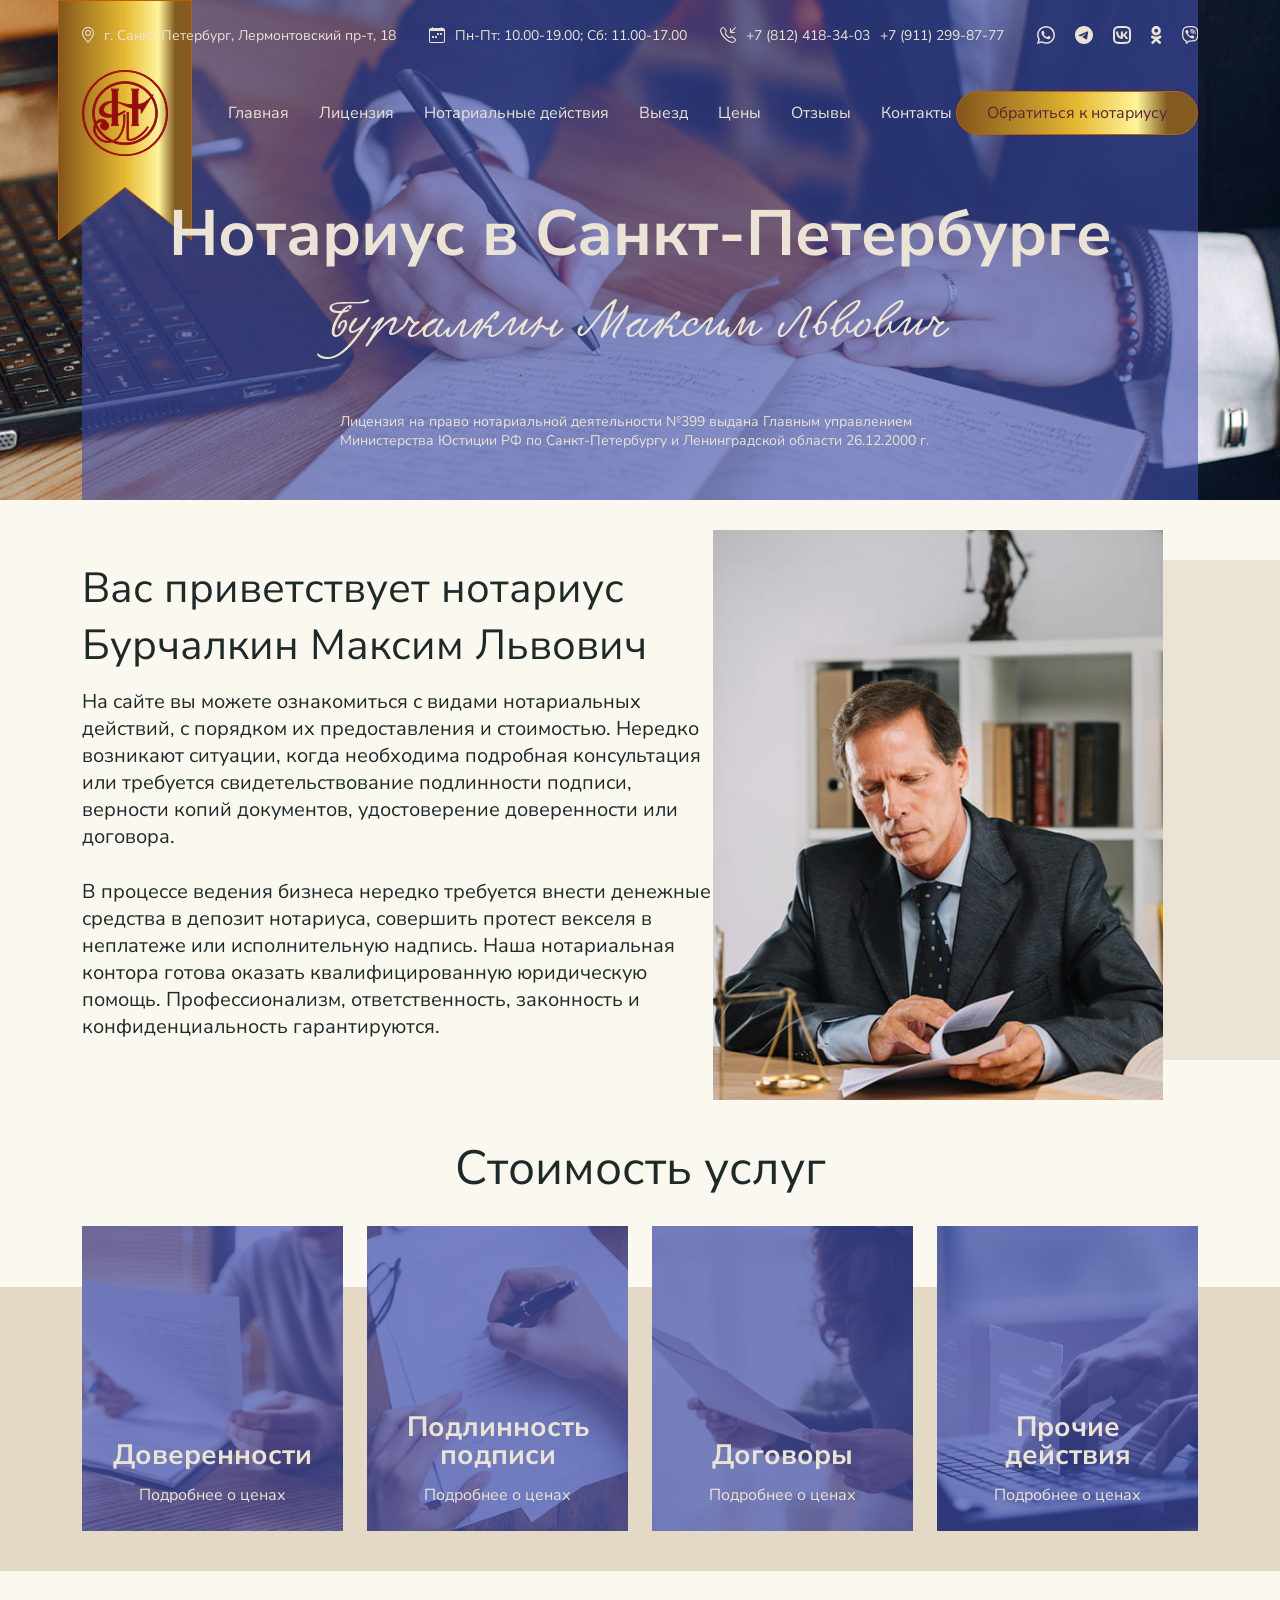
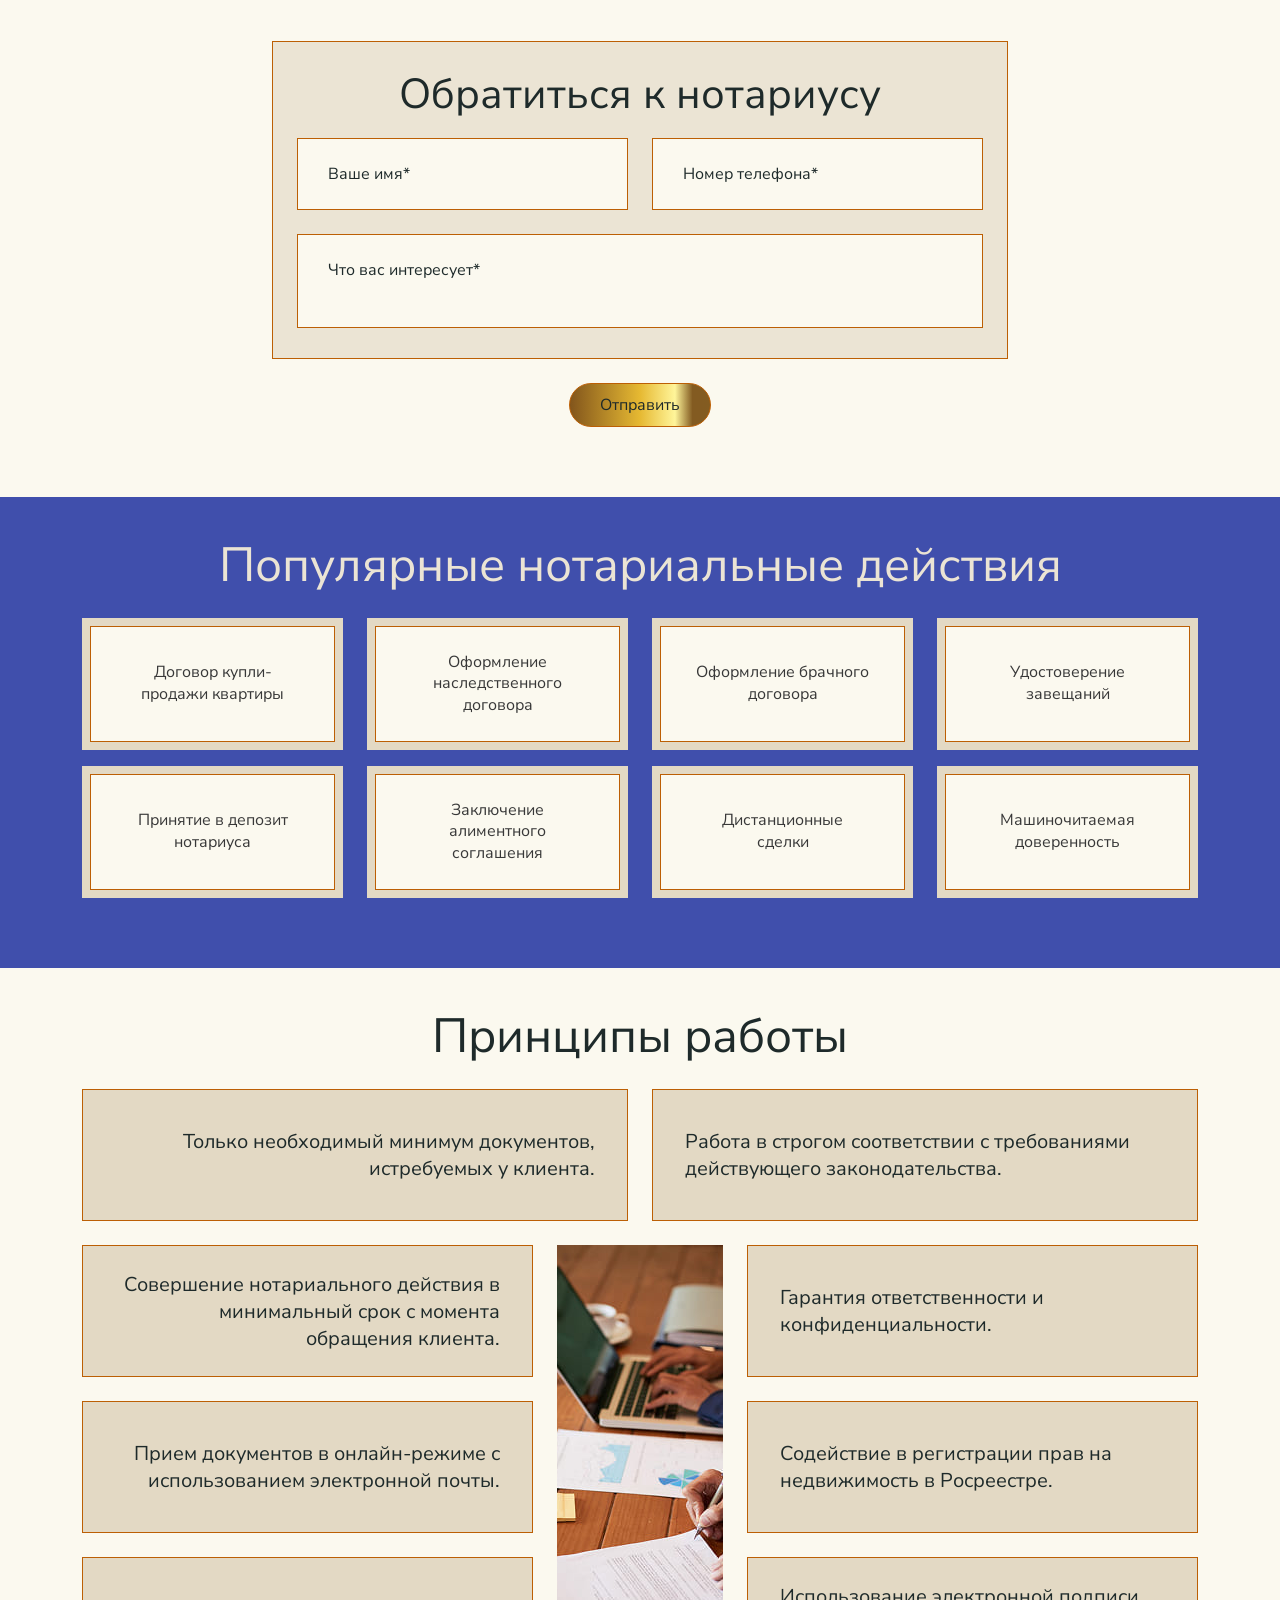
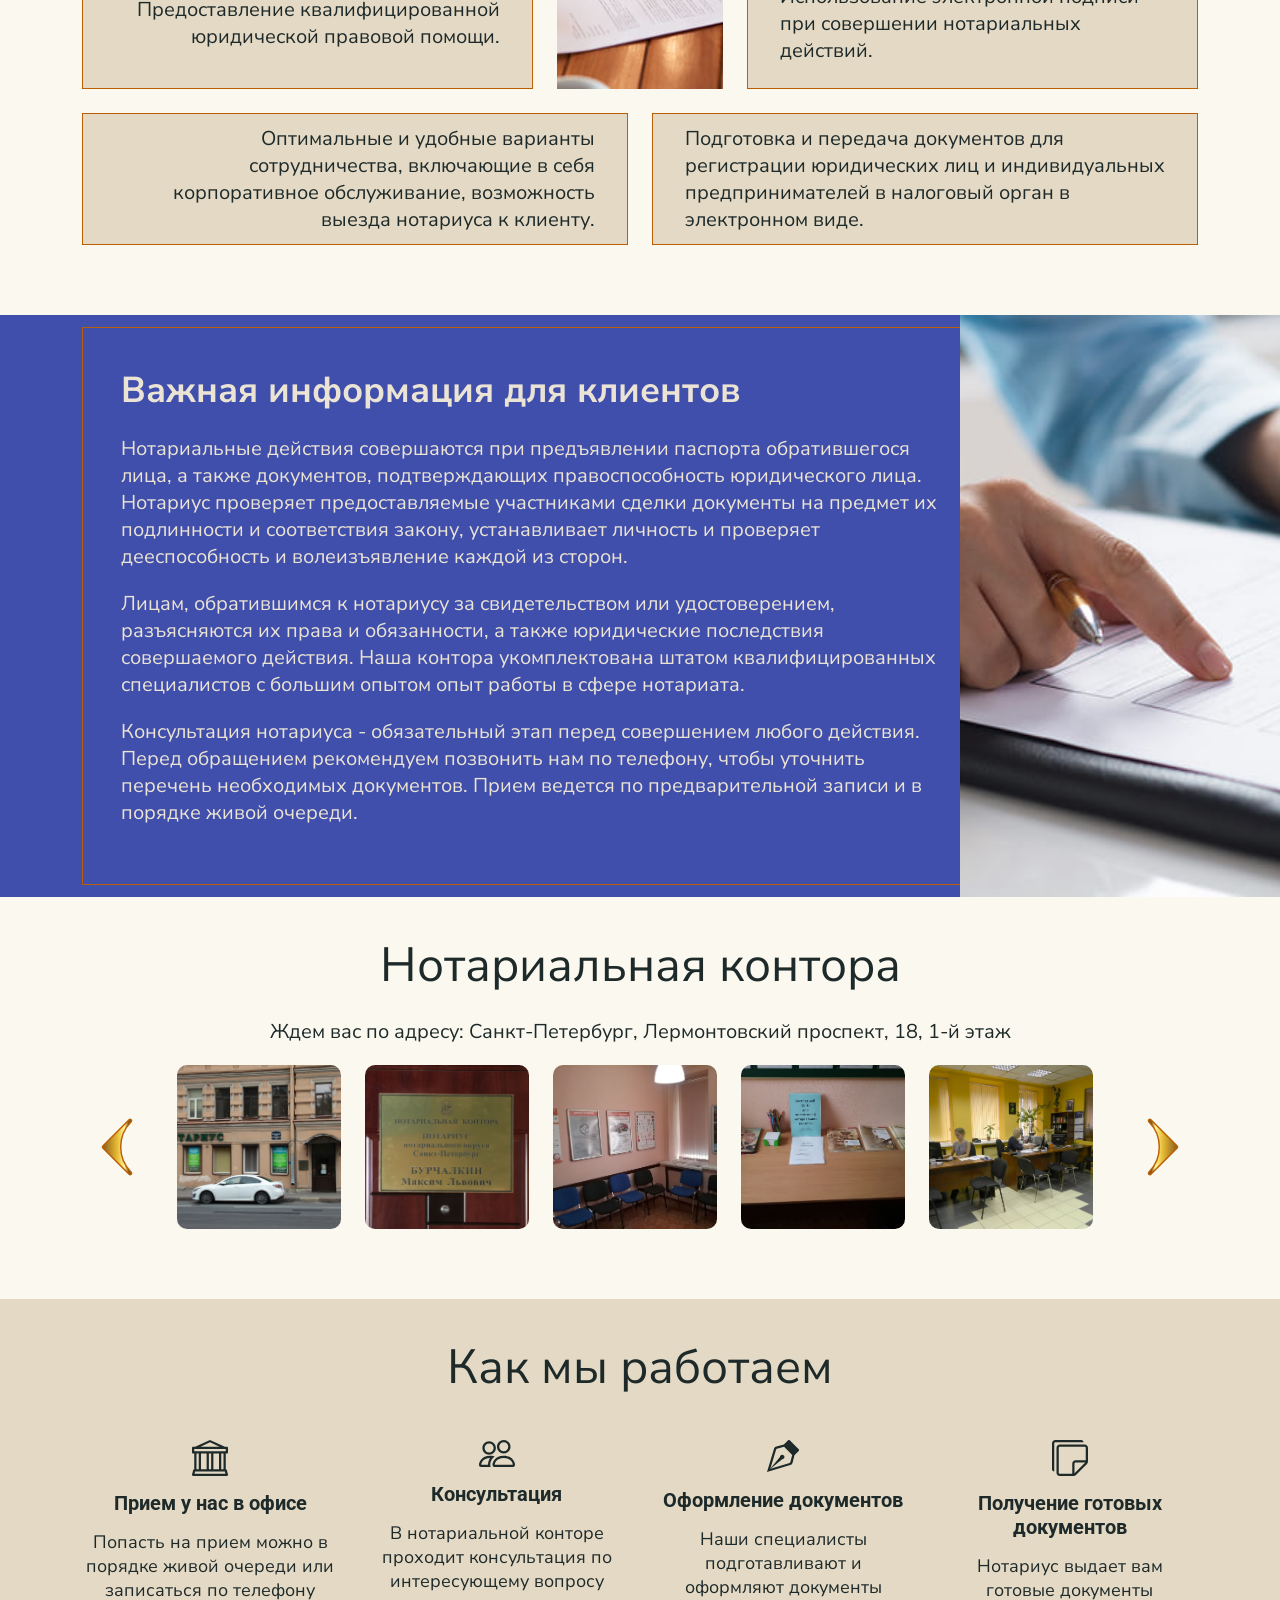
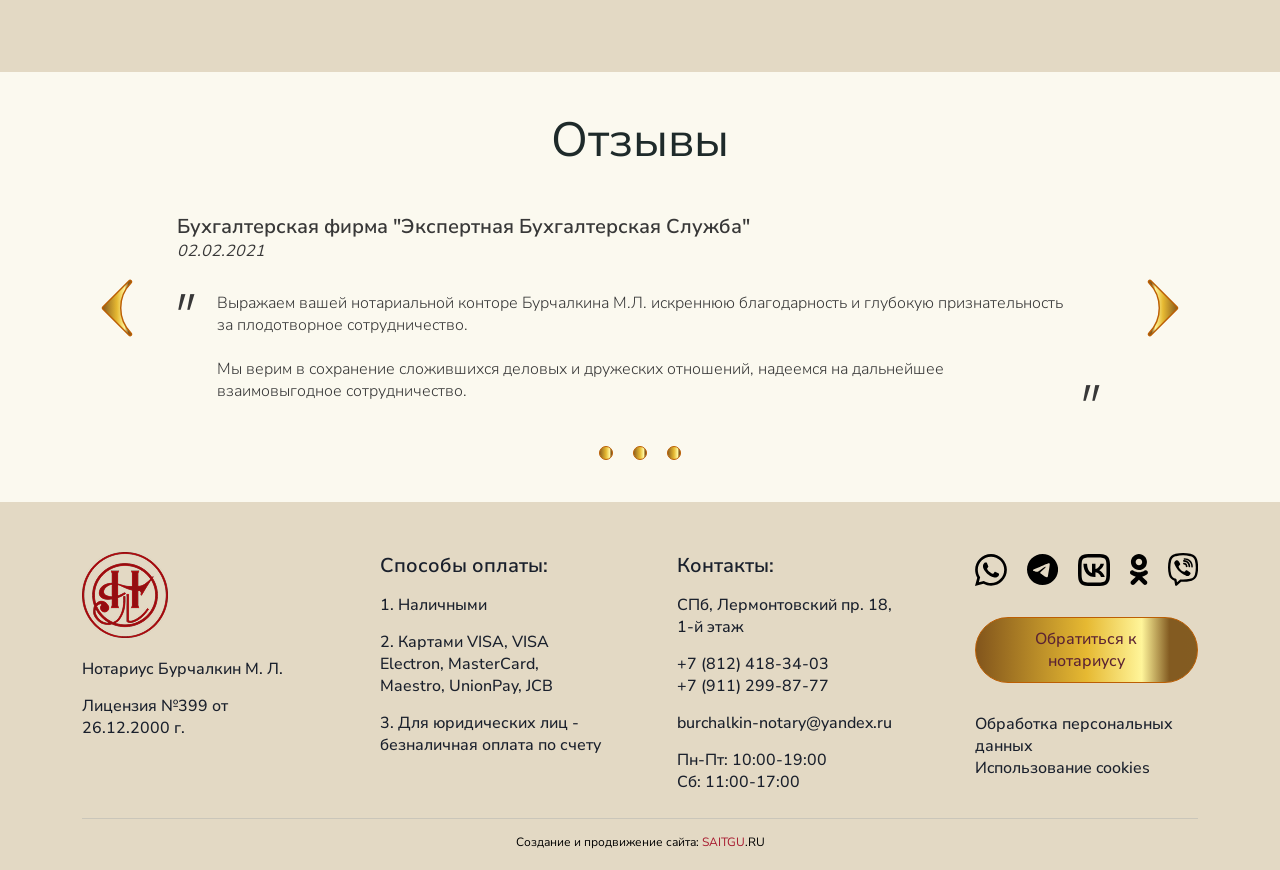
==== index.html @ 75b04321 "вроде доделал статику" ====
<!DOCTYPE html>
<html lang="ru">

<head>
    <meta charset="UTF-8">
    <meta name="viewport" content="width=device-width, initial-scale=1.0">
    <title>Нотариус Бурчалкин М.Л.</title>
    <link rel="stylesheet" href="css/slick.css">
    <link rel="stylesheet" href="css/fancybox.css">
    <link rel="stylesheet" href="css/jquery.modal.min.css">
    <link rel="stylesheet" href="css/main.css">
</head>

<body>
    <header class="header-main">
        <div class="nb-container">
            <img class="logo-bg" src="img/logo-bg.svg" alt="">
            <ul class="top-contacts">
                <li class="top-contacts__item">
                    <svg width="12" height="16" viewBox="0 0 12 16" fill="none" xmlns="http://www.w3.org/2000/svg">
                        <path
                            d="M10.1658 8.93977C9.64175 10.0015 8.93246 11.0601 8.20575 12.01C7.48132 12.957 6.75442 13.7768 6.20768 14.3605C6.13503 14.438 6.06566 14.5113 6 14.5801C5.93434 14.5113 5.86497 14.438 5.79232 14.3605C5.24558 13.7768 4.51868 12.957 3.79425 12.01C3.06754 11.0601 2.35825 10.0015 1.83423 8.93977C1.3048 7.86708 1 6.86191 1 6C1 3.23858 3.23858 1 6 1C8.76142 1 11 3.23858 11 6C11 6.86191 10.6952 7.86708 10.1658 8.93977ZM6 16C6 16 12 10.3137 12 6C12 2.68629 9.31371 0 6 0C2.68629 0 0 2.68629 0 6C0 10.3137 6 16 6 16Z"
                            fill="#EBE4D4" />
                        <path
                            d="M6 8C4.89543 8 4 7.10457 4 6C4 4.89543 4.89543 4 6 4C7.10457 4 8 4.89543 8 6C8 7.10457 7.10457 8 6 8ZM6 9C7.65685 9 9 7.65685 9 6C9 4.34315 7.65685 3 6 3C4.34315 3 3 4.34315 3 6C3 7.65685 4.34315 9 6 9Z"
                            fill="#EBE4D4" />
                    </svg>
                    <a class="top-contacts__link" href="https://yandex.ru/maps/-/CLWBqMko" target="_blank">
                        г. Санкт-Петербург, Лермонтовский пр-т, 18
                    </a>
                </li>
                <li class="top-contacts__item">
                    <svg width="16" height="16" viewBox="0 0 16 16" fill="none" xmlns="http://www.w3.org/2000/svg">
                        <path
                            d="M11 6.5C11 6.22386 11.2239 6 11.5 6H12.5C12.7761 6 13 6.22386 13 6.5V7.5C13 7.77614 12.7761 8 12.5 8H11.5C11.2239 8 11 7.77614 11 7.5V6.5Z"
                            fill="#EBE4D4" />
                        <path
                            d="M8 6.5C8 6.22386 8.22386 6 8.5 6H9.5C9.77614 6 10 6.22386 10 6.5V7.5C10 7.77614 9.77614 8 9.5 8H8.5C8.22386 8 8 7.77614 8 7.5V6.5Z"
                            fill="#EBE4D4" />
                        <path
                            d="M3 9.5C3 9.22386 3.22386 9 3.5 9H4.5C4.77614 9 5 9.22386 5 9.5V10.5C5 10.7761 4.77614 11 4.5 11H3.5C3.22386 11 3 10.7761 3 10.5V9.5Z"
                            fill="#EBE4D4" />
                        <path
                            d="M6 9.5C6 9.22386 6.22386 9 6.5 9H7.5C7.77614 9 8 9.22386 8 9.5V10.5C8 10.7761 7.77614 11 7.5 11H6.5C6.22386 11 6 10.7761 6 10.5V9.5Z"
                            fill="#EBE4D4" />
                        <path
                            d="M3.5 0C3.77614 0 4 0.223858 4 0.5V1H12V0.5C12 0.223858 12.2239 0 12.5 0C12.7761 0 13 0.223858 13 0.5V1H14C15.1046 1 16 1.89543 16 3V14C16 15.1046 15.1046 16 14 16H2C0.895431 16 0 15.1046 0 14V3C0 1.89543 0.895431 1 2 1H3V0.5C3 0.223858 3.22386 0 3.5 0ZM1 4V14C1 14.5523 1.44772 15 2 15H14C14.5523 15 15 14.5523 15 14V4H1Z"
                            fill="#EBE4D4" />
                    </svg>
                    Пн-Пт: 10.00-19.00; Сб: 11.00-17.00
                </li>
                <li class="top-contacts__item top-contacts__item--tel">
                    <svg width="16" height="16" viewBox="0 0 16 16" fill="none" xmlns="http://www.w3.org/2000/svg">
                        <path
                            d="M15.8536 0.146447C16.0488 0.341709 16.0488 0.658291 15.8536 0.853553L11.7071 5H14.5C14.7761 5 15 5.22386 15 5.5C15 5.77614 14.7761 6 14.5 6H10.5C10.2239 6 10 5.77614 10 5.5V1.5C10 1.22386 10.2239 1 10.5 1C10.7761 1 11 1.22386 11 1.5V4.29289L15.1464 0.146447C15.3417 -0.0488155 15.6583 -0.0488155 15.8536 0.146447Z"
                            fill="#EBE4D4" />
                        <path
                            d="M3.65387 1.32849C3.40343 1.00649 2.92745 0.976861 2.639 1.26531L1.60508 2.29923C1.1216 2.78271 0.94387 3.46766 1.1551 4.06847C2.00338 6.48124 3.39215 8.74671 5.32272 10.6773C7.25329 12.6078 9.51876 13.9966 11.9315 14.8449C12.5323 15.0561 13.2173 14.8784 13.7008 14.3949L14.7347 13.361C15.0231 13.0726 14.9935 12.5966 14.6715 12.3461L12.3653 10.5524C12.2008 10.4245 11.9866 10.3793 11.7845 10.4298L9.59541 10.9771C9.00082 11.1257 8.37183 10.9515 7.93845 10.5181L5.48187 8.06155C5.04849 7.62817 4.87427 6.99919 5.02292 6.40459L5.57019 4.21553C5.62073 4.01336 5.57552 3.79918 5.44758 3.63468L3.65387 1.32849ZM1.88477 0.511076C2.62689 -0.231039 3.8515 -0.154797 4.49583 0.673634L6.28954 2.97983C6.6187 3.40304 6.73502 3.95409 6.60498 4.47423L6.05772 6.66329C5.99994 6.8944 6.06766 7.13888 6.2361 7.30732L8.69268 9.7639C8.86113 9.93235 9.1056 10.0001 9.33671 9.94229L11.5258 9.39502C12.0459 9.26499 12.597 9.3813 13.0202 9.71047L15.3264 11.5042C16.1548 12.1485 16.231 13.3731 15.4889 14.1152L14.455 15.1492C13.7153 15.8889 12.6089 16.2137 11.5778 15.8512C9.01754 14.9511 6.61438 13.4774 4.56849 11.4315C2.5226 9.38562 1.04895 6.98246 0.148838 4.42225C-0.213682 3.39112 0.11113 2.28472 0.85085 1.545L1.88477 0.511076Z"
                            fill="#EBE4D4" />
                    </svg>
                    <a class="top-contacts__link" href="tel:78124183403">
                        +7 (812) 418-34-03
                    </a>
                    <a class="top-contacts__link" href="tel:79112998777">
                        +7 (911) 299-87-77
                    </a>
                </li>
                <li class="top-contacts__item">
                    <ul class="social-list">
                        <li class="social-list__item">
                            <a class="social-list__link" href="#">
                                <svg viewBox="0 0 34 34" fill="none" xmlns="http://www.w3.org/2000/svg">
                                    <path
                                        d="M28.9028 4.94369C25.7282 1.75291 21.4953 0 16.9879 0C7.70633 0 0.145402 7.56094 0.137325 16.8425C0.137325 19.8152 0.912804 22.7071 2.38298 25.2678L0 34L8.93417 31.6574C11.3979 32.9983 14.1687 33.7092 16.9879 33.7092H16.9959C26.2775 33.7092 33.8384 26.1483 33.8465 16.8586C33.8384 12.3592 32.0855 8.1264 28.9028 4.94369ZM16.9879 30.8577C14.4675 30.8577 12.0038 30.1791 9.85505 28.9028L9.34614 28.5959L4.04703 29.9853L5.46067 24.8154L5.12947 24.2823C3.72392 22.0527 2.98883 19.4759 2.98883 16.8344C2.98883 9.12806 9.27344 2.84343 16.9959 2.84343C20.736 2.84343 24.2499 4.30554 26.8994 6.94702C29.5409 9.59658 30.995 13.1105 30.995 16.8506C30.9869 24.5811 24.7023 30.8577 16.9879 30.8577ZM24.6699 20.3725C24.2499 20.1625 22.1819 19.1447 21.7942 18.9993C21.4065 18.862 21.1237 18.7893 20.8491 19.2093C20.5664 19.6294 19.7586 20.5826 19.5162 20.8572C19.2739 21.1399 19.0235 21.1723 18.6034 20.9622C18.1834 20.7522 16.8263 20.3079 15.2188 18.87C13.9667 17.7553 13.1266 16.374 12.8762 15.9539C12.6339 15.5339 12.852 15.3077 13.062 15.0976C13.2478 14.9119 13.482 14.6049 13.6921 14.3626C13.9021 14.1202 13.9748 13.9425 14.1121 13.6598C14.2494 13.3771 14.1848 13.1347 14.0798 12.9247C13.9748 12.7147 13.1347 10.6386 12.7793 9.79853C12.44 8.97458 12.0926 9.08767 11.8341 9.07959C11.5918 9.06344 11.3091 9.06344 11.0264 9.06344C10.7436 9.06344 10.2913 9.16845 9.90352 9.5885C9.51578 10.0086 8.43334 11.0264 8.43334 13.1024C8.43334 15.1784 9.94391 17.1737 10.1539 17.4564C10.364 17.7391 13.1185 21.9881 17.3433 23.8137C18.3449 24.2499 19.1285 24.5084 19.7424 24.7023C20.7522 25.0254 21.665 24.977 22.392 24.8719C23.1998 24.7508 24.88 23.8541 25.2354 22.8686C25.5828 21.8831 25.5827 21.043 25.4777 20.8653C25.3727 20.6876 25.09 20.5826 24.6699 20.3725Z" />
                                </svg>
                            </a>
                        </li>
                        <li class="social-list__item">
                            <a class="social-list__link" href="#">
                                <svg viewBox="0 0 33 33" fill="none" xmlns="http://www.w3.org/2000/svg">
                                    <path
                                        d="M33 16.5C33 25.6127 25.6127 33 16.5 33C7.3873 33 0 25.6127 0 16.5C0 7.3873 7.3873 0 16.5 0C25.6127 0 33 7.3873 33 16.5ZM17.0914 12.1811C15.4865 12.8486 12.279 14.2302 7.46894 16.3259C6.68785 16.6365 6.27869 16.9404 6.24144 17.2375C6.17849 17.7396 6.80731 17.9373 7.66361 18.2066C7.78009 18.2432 7.90077 18.2812 8.0245 18.3214C8.86696 18.5952 10.0002 18.9156 10.5894 18.9284C11.1238 18.9399 11.7202 18.7196 12.3787 18.2674C16.8729 15.2337 19.1929 13.7003 19.3385 13.6673C19.4413 13.6439 19.5837 13.6146 19.6801 13.7004C19.7766 13.7861 19.7671 13.9485 19.7569 13.9921C19.6946 14.2576 17.2263 16.5524 15.9489 17.74C15.5507 18.1102 15.2682 18.3728 15.2104 18.4328C15.0811 18.5672 14.9493 18.6942 14.8226 18.8164C14.0399 19.5709 13.453 20.1367 14.8551 21.0606C15.5288 21.5047 16.068 21.8718 16.6059 22.2381C17.1933 22.6382 17.7792 23.0372 18.5373 23.5341C18.7304 23.6607 18.9149 23.7922 19.0946 23.9203C19.7782 24.4076 20.3924 24.8455 21.1511 24.7757C21.592 24.7351 22.0475 24.3205 22.2788 23.084C22.8254 20.1619 23.8998 13.8304 24.1481 11.2214C24.1699 10.9928 24.1425 10.7003 24.1205 10.5719C24.0986 10.4435 24.0526 10.2605 23.8857 10.125C23.688 9.96462 23.3828 9.9308 23.2463 9.9332C22.6257 9.94413 21.6736 10.2752 17.0914 12.1811Z" />
                                </svg>
                            </a>
                        </li>
                        <li class="social-list__item">
                            <a class="social-list__link" href="#">
                                <svg viewBox="0 0 34 34" fill="none" xmlns="http://www.w3.org/2000/svg">
                                    <path
                                        d="M5.34516 5.3471C4.69569 6.00602 4.269 6.93115 4.03111 8.6889C3.78755 10.5108 3.78567 12.9237 3.78567 16.3958V17.6041C3.78567 21.0705 3.78755 23.4816 4.03111 25.3016C4.26711 27.0612 4.69568 27.992 5.34705 28.6566C6.00785 29.3042 6.93297 29.7328 8.68882 29.9688C10.5107 30.2124 12.9236 30.2161 16.3957 30.2161H17.604C21.0703 30.2161 23.4813 30.2124 25.3033 29.9688C27.061 29.7328 27.9918 29.3042 28.6564 28.6529C29.3039 27.9939 29.7325 27.0688 29.9685 25.3111C30.214 23.4891 30.2158 21.0762 30.2158 17.6041V16.3958C30.2158 12.9294 30.2121 10.5184 29.9704 8.69834C29.7325 6.9387 29.3039 6.00791 28.6526 5.34332C27.9937 4.69573 27.0685 4.26715 25.3108 4.03115C23.4889 3.78759 21.076 3.78381 17.604 3.78381H16.3957C12.9293 3.78381 10.5183 3.78759 8.69826 4.03115C6.93863 4.26715 6.00974 4.69573 5.34516 5.3471ZM16.3957 0.00776935H17.604C20.3321 0.00776935 23.1018 -0.0734158 25.8111 0.289085C27.9937 0.581728 29.842 1.20666 31.3184 2.66799L31.3335 2.68499C32.793 4.1652 33.4198 6.01357 33.7124 8.19801C34.073 10.9035 33.9919 13.6714 33.9919 16.3958V17.6041C33.9919 20.3304 34.0749 23.1002 33.7105 25.8114C33.4198 27.9939 32.793 29.8423 31.3317 31.3187L31.3147 31.3338C29.8364 32.7933 27.988 33.4182 25.8017 33.7127C23.0962 34.0734 20.3284 33.9922 17.604 33.9922H16.3957C13.6694 33.9922 10.8997 34.0734 8.19038 33.7109C6.00596 33.4182 4.1576 32.7933 2.68307 31.332L2.66608 31.315C1.20854 29.8348 0.581723 27.9864 0.289082 25.8019C-0.0734151 23.0983 0.00776928 20.3304 0.00776928 17.6041V16.3958C0.00776928 13.6695 -0.0734148 10.8998 0.29097 8.18857C0.581723 6.00602 1.20854 4.15764 2.66986 2.68121L2.68496 2.66611C4.16516 1.20666 6.01351 0.581728 8.19793 0.287197C10.9053 -0.0715276 13.6731 0.00776935 16.3957 0.00776935ZM5.73975 10.3504C5.921 19.1863 10.3389 24.4879 18.0873 24.4879H18.5404V19.4355C21.3838 19.7187 23.5361 21.8031 24.397 24.4879H28.4185C28.0062 22.9622 27.2751 21.5413 26.2734 20.3189C25.2717 19.0965 24.0221 18.1004 22.6072 17.3965C23.8748 16.6242 24.9697 15.599 25.8233 14.3847C26.677 13.1704 27.2712 11.7932 27.5689 10.339H23.9212C23.1283 13.1484 20.772 15.6972 18.5404 15.9351V10.3504H14.8815V20.1379C12.6159 19.5715 9.7612 16.8301 9.63659 10.3504H5.73975Z" />
                                </svg>
                            </a>
                        </li>
                        <li class="social-list__item">
                            <a class="social-list__link" href="#">
                                <svg viewBox="0 0 19 33" fill="none" xmlns="http://www.w3.org/2000/svg">
                                    <path
                                        d="M9.47729 17.0629C4.82979 17.0629 0.967017 13.1919 0.967017 8.61146C0.967017 3.8726 4.82979 0 9.47893 0C14.286 0 17.9892 3.87095 17.9892 8.61146C17.9855 9.72521 17.7632 10.8273 17.3348 11.8549C16.9065 12.8825 16.2805 13.8154 15.4927 14.6003C14.7049 15.3852 13.7707 16.0069 12.7434 16.4297C11.716 16.8525 10.6157 17.0682 9.50525 17.0645L9.47729 17.0629ZM9.47729 4.97811C7.50971 4.97811 6.01264 6.63638 6.01264 8.61311C6.01264 10.5865 7.50971 12.0881 9.47893 12.0881C11.5271 12.0881 12.9452 10.5865 12.9452 8.61311C12.9469 6.63473 11.5271 4.97811 9.47729 4.97811ZM12.8663 24.0953L17.675 28.7566C18.6209 29.7812 18.6209 31.2827 17.675 32.2315C16.6517 33.2562 15.074 33.2562 14.286 32.2315L9.47893 27.491L4.82979 32.2315C4.35763 32.7051 3.7259 32.941 3.01521 32.941C2.46409 32.941 1.834 32.7034 1.28124 32.2315C0.335286 31.2827 0.335286 29.7812 1.28124 28.7549L6.16728 24.0936C4.40282 23.5694 2.71017 22.8272 1.12824 21.8842C-0.0546105 21.2523 -0.289864 19.6732 0.340222 18.4868C1.12824 17.3021 2.54634 16.987 3.80816 17.7773C5.51679 18.8231 7.47973 19.3764 9.4814 19.3764C11.4831 19.3764 13.446 18.8231 15.1546 17.7773C16.4165 16.987 17.9119 17.3021 18.6209 18.4868C19.3316 19.6732 19.0141 21.2506 17.9102 21.8842C16.4148 22.833 14.6808 23.5441 12.8679 24.0969L12.8663 24.0953Z" />
                                </svg>
                            </a>
                        </li>
                        <li class="social-list__item">
                            <a class="social-list__link" href="#">
                                <svg viewBox="0 0 32 35" fill="none" xmlns="http://www.w3.org/2000/svg">
                                    <path
                                        d="M9.82405 7.57209C9.51794 7.52851 9.20572 7.58842 8.9396 7.74181H8.91654C8.2989 8.09407 7.74221 8.5376 7.26786 9.05959C6.87258 9.50311 6.65846 9.95145 6.60247 10.3838C6.56952 10.64 6.59258 10.8993 6.66999 11.1443L6.69964 11.1603C7.14434 12.4301 7.72409 13.6518 8.43231 14.8014C9.34591 16.416 10.4696 17.9093 11.7758 19.2447L11.8153 19.2992L11.8779 19.344L11.9158 19.3872L11.9619 19.4257C13.3404 20.6991 14.8801 21.7968 16.5439 22.6921C18.4462 23.6992 19.6008 24.1748 20.2942 24.3733V24.3829C20.4968 24.4438 20.6813 24.471 20.8674 24.471C21.4582 24.4298 22.0175 24.1963 22.4551 23.8081C22.9904 23.347 23.4433 22.8042 23.7958 22.2005V22.1893C24.1268 21.5809 24.0148 21.0076 23.5372 20.6185C22.5786 19.8026 21.5411 19.0787 20.4391 18.4569C19.7013 18.0679 18.9519 18.3032 18.6488 18.6971L18.0015 19.4913C17.6688 19.8852 17.066 19.8308 17.066 19.8308L17.0496 19.8404C12.5515 18.7243 11.3508 14.2971 11.3508 14.2971C11.3508 14.2971 11.2948 13.695 11.7115 13.3876L12.5219 12.7535C12.9106 12.4461 13.1807 11.7192 12.764 11.0018C12.1259 9.93131 11.3829 8.92322 10.5454 7.9916C10.3623 7.77284 10.1057 7.62375 9.82076 7.57048M17.4251 5.64746C17.2067 5.64746 16.9972 5.73181 16.8428 5.88195C16.6883 6.03209 16.6016 6.23572 16.6016 6.44805C16.6016 6.66038 16.6883 6.86402 16.8428 7.01416C16.9972 7.1643 17.2067 7.24865 17.4251 7.24865C19.5069 7.24865 21.2363 7.90993 22.605 9.17807C23.3083 9.87139 23.8567 10.6928 24.2158 11.5927C24.5765 12.4941 24.7412 13.4564 24.6984 14.4204C24.6892 14.6327 24.7671 14.8399 24.9151 14.9963C25.0631 15.1528 25.2689 15.2457 25.4873 15.2546C25.7057 15.2635 25.9188 15.1877 26.0797 15.0439C26.2407 14.9 26.3362 14.6999 26.3454 14.4876C26.3945 13.302 26.1921 12.1193 25.7508 11.013C25.3074 9.90114 24.6323 8.89044 23.7678 8.04444L23.7513 8.02842C22.0532 6.45126 19.9055 5.64746 17.4251 5.64746Z" />
                                    <path
                                        d="M16.8829 7.53104C16.6487 7.53104 16.4242 7.62278 16.2586 7.78607C16.093 7.94936 16 8.17083 16 8.40177C16 8.6327 16.093 8.85417 16.2586 9.01746C16.4242 9.18076 16.6487 9.27249 16.8829 9.27249H16.9129C18.5232 9.38569 19.6957 9.91509 20.5167 10.7841C21.359 11.6792 21.7951 12.792 21.7616 14.1677C21.7562 14.3987 21.844 14.6222 22.0058 14.7893C22.1675 14.9563 22.39 15.0532 22.6241 15.0585C22.8583 15.0638 23.085 14.9771 23.2543 14.8176C23.4237 14.6581 23.5219 14.4387 23.5273 14.2078C23.5697 12.4019 22.9799 10.8433 21.811 9.59989V9.5964C20.6156 8.33211 18.9752 7.66339 17.0012 7.53278L16.9711 7.5293L16.8829 7.53104Z" />
                                    <path
                                        d="M16.9613 10.3559C16.843 10.3456 16.7239 10.359 16.611 10.3954C16.498 10.4318 16.3937 10.4905 16.3041 10.568C16.2144 10.6454 16.1414 10.74 16.0894 10.8461C16.0374 10.9522 16.0074 11.0677 16.0012 11.1856C15.995 11.3034 16.0128 11.4214 16.0535 11.5323C16.0941 11.6432 16.1568 11.7448 16.2379 11.8311C16.3189 11.9174 16.4166 11.9865 16.5251 12.0344C16.6336 12.0823 16.7507 12.108 16.8694 12.1099C17.6081 12.1486 18.0799 12.37 18.3768 12.667C18.6755 12.9658 18.8982 13.4456 18.9388 14.196C18.941 14.3139 18.9671 14.4302 19.0154 14.5379C19.0638 14.6456 19.1334 14.7425 19.2202 14.8229C19.3071 14.9033 19.4092 14.9654 19.5207 15.0057C19.6322 15.0459 19.7507 15.0634 19.8691 15.0572C19.9876 15.0509 20.1035 15.021 20.2101 14.9693C20.3167 14.9175 20.4116 14.8449 20.4894 14.7559C20.5672 14.6668 20.6261 14.5631 20.6627 14.4509C20.6993 14.3387 20.7129 14.2204 20.7025 14.1029C20.6459 13.0484 20.3137 12.1169 19.6333 11.4315C18.9494 10.7461 18.0181 10.4122 16.9613 10.3559Z" />
                                    <path fill-rule="evenodd" clip-rule="evenodd"
                                        d="M7.98785 0.885746C13.2642 -0.295249 18.7358 -0.295249 24.0121 0.885746L24.5743 1.01027C26.1163 1.35642 27.5324 2.12342 28.6657 3.22624C29.7989 4.32906 30.605 5.7246 30.9946 7.25814C32.3351 12.5427 32.3351 18.0789 30.9946 23.3635C30.605 24.897 29.7989 26.2925 28.6657 27.3954C27.5324 28.4982 26.1163 29.2652 24.5743 29.6113L24.0105 29.7358C20.7057 30.4748 17.3149 30.7536 13.934 30.5644L9.5349 34.506C9.36905 34.6547 9.16639 34.7561 8.94806 34.7996C8.72974 34.8431 8.50375 34.8271 8.29369 34.7533C8.08364 34.6795 7.89721 34.5506 7.75387 34.3801C7.61053 34.2096 7.51554 34.0036 7.4788 33.7838L6.75088 29.4303C5.35541 28.9947 4.09466 28.2084 3.08887 27.1463C2.08308 26.0843 1.36579 24.7819 1.00541 23.3635C-0.335138 18.0789 -0.335138 12.5427 1.00541 7.25814C1.39498 5.7246 2.20108 4.32906 3.33434 3.22624C4.4676 2.12342 5.88374 1.35642 7.42574 1.01027L7.98785 0.885746ZM23.4699 3.31483C18.5507 2.2137 13.4493 2.2137 8.53007 3.31483L7.9663 3.44101C6.87352 3.68705 5.87005 4.2311 5.067 5.01295C4.26395 5.79479 3.69265 6.78391 3.41635 7.87081C2.17771 12.7533 2.17771 17.8683 3.41635 22.7508C3.69278 23.8379 4.26433 24.8272 5.06769 25.609C5.87105 26.3909 6.87487 26.9348 7.96796 27.1806L8.11719 27.2138C8.3586 27.2679 8.57843 27.3928 8.74856 27.5726C8.9187 27.7524 9.03141 27.979 9.07228 28.2233L9.55977 31.1422L12.6638 28.3611C12.7878 28.2497 12.9328 28.1644 13.0903 28.1102C13.2478 28.056 13.4146 28.034 13.5808 28.0456C16.8955 28.28 20.2266 28.0311 23.4699 27.3068L24.032 27.1806C25.1251 26.9348 26.1289 26.3909 26.9323 25.609C27.7357 24.8272 28.3072 23.8379 28.5836 22.7508C29.8206 17.8694 29.8206 12.7539 28.5836 7.87081C28.3072 6.7837 27.7357 5.79443 26.9323 5.01257C26.1289 4.23071 25.1251 3.68677 24.032 3.44101L23.4699 3.31483Z" />
                                </svg>
                            </a>
                        </li>
                    </ul>
                </li>
            </ul>
            <div class="menu-wrap">
                <a class="logo-link" href="">
                    <img class="logo" src="img/logo.png" alt="">
                </a>
                <nav class="menu">
                    <ul class="menu__list">
                        <li class="menu__item">
                            <a class="menu__link" href="#">Главная</a>
                        </li>
                        <li class="menu__item">
                            <a class="menu__link" href="#">Лицензия</a>
                        </li>
                        <li class="menu__item">
                            <a class="menu__link" href="#">Нотариальные действия</a>
                        </li>
                        <li class="menu__item">
                            <a class="menu__link" href="#">Выезд</a>
                        </li>
                        <li class="menu__item">
                            <a class="menu__link" href="#">Цены</a>
                        </li>
                        <li class="menu__item">
                            <a class="menu__link" href="#">Отзывы</a>
                        </li>
                        <!-- <li class="menu__item">
                            <a class="menu__link" href="#">Новости</a>
                        </li> -->
                        <li class="menu__item">
                            <a class="menu__link" href="#">Контакты</a>
                        </li>
                    </ul>
                </nav>
                <button class="accent-btn" type="button" data-modal="#main-form">Обратиться к нотариусу</button>
            </div>
            <h1>Нотариус в Санкт-Петербурге</h1>
            <h2>Бурчалкин Максим Львович</h2>
            <h3>Лицензия на право нотариальной деятельности №399 выдана Главным управлением Министерства Юстиции РФ по
                Санкт-Петербургу и Ленинградской области 26.12.2000 г.</h3>
        </div>
    </header>

    <main class="main">
        <section class="s-welcome">
            <div class="nb-container">
                <div class="s-welcome__text">
                    <h2>Вас приветствует нотариус Бурчалкин Максим Львович</h2>
                    <p>
                        На сайте вы можете ознакомиться с видами нотариальных действий, с порядком их предоставления и
                        стоимостью. Нередко возникают ситуации, когда необходима подробная консультация или требуется
                        свидетельствование подлинности подписи, верности копий документов, удостоверение доверенности
                        или договора.
                    </p>
                    <p>
                        В процессе ведения бизнеса нередко требуется внести денежные средства в депозит нотариуса,
                        совершить протест векселя в неплатеже или исполнительную надпись.
                        Наша нотариальная контора готова оказать квалифицированную юридическую помощь. Профессионализм,
                        ответственность, законность и конфиденциальность гарантируются.
                    </p>
                </div>
                <div class="s-welcome__img">
                    <img src="img/foto-notarius.jpg"></img>
                </div>
            </div>
            <div class="s-welcome__out-right"></div>
        </section>

        <section class="s-pricelinks">
            <div class="nb-container">
                <h2>Стоимость услуг</h2>
                <ul class="pricelinks-list">
                    <li class="pricelinks-list__item">
                        <a class="pricelinks-list__link" href="#" style="background-image: url(img/doverennosti.jpg);">
                            <p class="pricelinks-list__item-title">Доверенности</p>
                            <span>Подробнее о ценах</span>
                        </a>
                    </li>
                    <li class="pricelinks-list__item">
                        <a class="pricelinks-list__link" href="#" style="background-image: url(img/podlinnost-podpisi.jpg);">
                            <p class="pricelinks-list__item-title">Подлинность подписи</p>
                            <span>Подробнее о ценах</span>
                        </a>
                    </li>
                    <li class="pricelinks-list__item">
                        <a class="pricelinks-list__link" href="#" style="background-image: url(img/dogovory.jpg);">
                            <p class="pricelinks-list__item-title">Договоры</p>
                            <span>Подробнее о ценах</span>
                        </a>
                    </li>
                    <li class="pricelinks-list__item">
                        <a class="pricelinks-list__link" href="#" style="background-image: url(img/prochie-dejstviya.jpg);">
                            <p class="pricelinks-list__item-title">Прочие действия</p>
                            <span>Подробнее о ценах</span>
                        </a>
                    </li>
                </ul>
            </div>
        </section>

        <section class="s-writeus">
            <div class="nb-container">
                <form class="main-form" action="#">
                    <div class="main-form__inner">
                        <h2>Обратиться к нотариусу</h2>
                        <div class="main-form__input-wrap">
                            <input class="main-form__input" type="text" placeholder="Ваше имя*">
                            <input class="main-form__input" type="tel" placeholder="Номер телефона*">
                        </div>
                        <textarea class="main-form__textarea" placeholder="Что вас интересует*"></textarea>
                    </div>
                    <button class="accent-btn" type="submit">Отправить</button>
                </form>
            </div>
        </section>

        <section class="s-uslugi">
            <div class="nb-container">
                <h2>Популярные нотариальные действия</h2>
                <ul class="uslugi-list">
                    <li class="uslugi-list__item">
                        <a class="uslugi-list__link" href="#">
                            <h3>Договор купли-продажи квартиры</h3>
                        </a>
                    </li>
                    <li class="uslugi-list__item">
                        <a class="uslugi-list__link" href="#">
                            <h3>Оформление наследственного договора</h3>
                        </a>
                    </li>
                    <li class="uslugi-list__item">
                        <a class="uslugi-list__link" href="#">
                            <h3>Оформление брачного договора</h3>
                        </a>
                    </li>
                    <li class="uslugi-list__item">
                        <a class="uslugi-list__link" href="#">
                            <h3>Удостоверение завещаний</h3>
                        </a>
                    </li>
                    <li class="uslugi-list__item">
                        <a class="uslugi-list__link" href="#">
                            <h3>Принятие в депозит нотариуса</h3>
                        </a>
                    </li>
                    <li class="uslugi-list__item">
                        <a class="uslugi-list__link" href="#">
                            <h3>Заключение алиментного соглашения</h3>
                        </a>
                    </li>
                    <li class="uslugi-list__item">
                        <a class="uslugi-list__link" href="#">
                            <h3>Дистанционные сделки</h3>
                        </a>
                    </li>
                    <li class="uslugi-list__item">
                        <a class="uslugi-list__link" href="#">
                            <h3>Машиночитаемая доверенность</h3>
                        </a>
                    </li>
                </ul>
            </div>
        </section>

        <!-- <section class="s-news">
            <div class="nb-container">
                <h2>Новости</h2>
                <ul class="news-list">
                    <li class="news-list__item">
                        <a class="news-list__link" href="#">
                            <span class="news-list__date">2025-04-29 18:24</span>
                            <h3 class="news-list__title">1 Режим работы нотариальной конторы на майские праздники 2025
                                г.
                            </h3>
                            <div class="news-list__intro">
                                <p>30 апреля (ср) - с 10.00 до 18.00</p>
                                <p>1 мая (чт) - ВЫХОДНОЙ ДЕНЬ</p>
                                <p>2 мая (пт) – ВЫХОДНОЙ ДЕНЬ</p>
                            </div>
                        </a>
                    </li>
                    <li class="news-list__item">
                        <a class="news-list__link" href="#">
                            <span class="news-list__date">2025-04-29 18:24</span>
                            <h3 class="news-list__title">2 Режим работы нотариальной конторы на майские праздники 2025
                                г.
                            </h3>
                            <div class="news-list__intro">
                                <p>30 апреля (ср) - с 10.00 до 18.00</p>
                                <p>1 мая (чт) - ВЫХОДНОЙ ДЕНЬ</p>
                                <p>2 мая (пт) – ВЫХОДНОЙ ДЕНЬ</p>
                            </div>
                        </a>
                    </li>
                    <li class="news-list__item">
                        <a class="news-list__link" href="#">
                            <span class="news-list__date">2025-04-29 18:24</span>
                            <h3 class="news-list__title">3 Режим работы нотариальной конторы на майские праздники 2025
                                г.
                            </h3>
                            <div class="news-list__intro">
                                <p>30 апреля (ср) - с 10.00 до 18.00</p>
                                <p>1 мая (чт) - ВЫХОДНОЙ ДЕНЬ</p>
                                <p>2 мая (пт) – ВЫХОДНОЙ ДЕНЬ</p>
                            </div>
                        </a>
                    </li>
                    <li class="news-list__item">
                        <a class="news-list__link" href="#">
                            <span class="news-list__date">2025-04-29 18:24</span>
                            <h3 class="news-list__title">4 Режим работы нотариальной конторы на майские праздники 2025
                                г.
                            </h3>
                            <div class="news-list__intro">
                                <p>30 апреля (ср) - с 10.00 до 18.00</p>
                                <p>1 мая (чт) - ВЫХОДНОЙ ДЕНЬ</p>
                                <p>2 мая (пт) – ВЫХОДНОЙ ДЕНЬ</p>
                            </div>
                        </a>
                    </li>
                    <li class="news-list__item">
                        <a class="news-list__link" href="#">
                            <span class="news-list__date">2025-04-29 18:24</span>
                            <h3 class="news-list__title">5 Режим работы нотариальной конторы на майские праздники 2025
                                г.
                            </h3>
                            <div class="news-list__intro">
                                <p>30 апреля (ср) - с 10.00 до 18.00</p>
                                <p>1 мая (чт) - ВЫХОДНОЙ ДЕНЬ</p>
                                <p>2 мая (пт) – ВЫХОДНОЙ ДЕНЬ</p>
                            </div>
                        </a>
                    </li>
                    <li class="news-list__item">
                        <a class="news-list__link" href="#">
                            <span class="news-list__date">2025-04-29 18:24</span>
                            <h3 class="news-list__title">6 Режим работы нотариальной конторы на майские праздники 2025
                                г.
                            </h3>
                            <div class="news-list__intro">
                                <p>30 апреля (ср) - с 10.00 до 18.00</p>
                                <p>1 мая (чт) - ВЫХОДНОЙ ДЕНЬ</p>
                                <p>2 мая (пт) – ВЫХОДНОЙ ДЕНЬ</p>
                            </div>
                        </a>
                    </li>
                </ul>
            </div>
        </section> -->

        <section class="s-concept">
            <div class="nb-container">
                <h2>Принципы работы</h2>
                <div class="concept">
                    <div class="concept__top-left">
                        Только необходимый минимум документов, <br> истребуемых у клиента.
                    </div>
                    <div class="concept__top-right">
                        Работа в строгом соответствии с требованиями действующего законодательства.
                    </div>
                    <div class="concept__img">
                        <img src="img/concept.jpg" alt="">
                    </div>
                    <div class="concept__middle-left-1">
                        Совершение нотариального действия в минимальный срок с момента <br> обращения клиента.
                    </div>
                    <div class="concept__middle-left-2">
                        Прием документов в онлайн-режиме с использованием электронной почты.
                    </div>
                    <div class="concept__middle-left-3">
                        Предоставление квалифицированной юридической правовой помощи.
                    </div>
                    <div class="concept__middle-right-1">
                        Гарантия ответственности и конфиденциальности.
                    </div>
                    <div class="concept__middle-right-2">
                        Содействие в регистрации прав на недвижимость в Росреестре.
                    </div>
                    <div class="concept__middle-right-3">
                        Использование электронной подписи при совершении нотариальных действий.
                    </div>
                    <div class="concept__bottom-left">
                        Оптимальные и удобные варианты сотрудничества, включающие в себя корпоративное обслуживание,
                        возможность выезда нотариуса к клиенту.
                    </div>
                    <div class="concept__bottom-right">
                        Подготовка и передача документов для регистрации юридических лиц и индивидуальных
                        предпринимателей в налоговый орган в электронном виде.
                    </div>
                </div>
            </div>
        </section>

        <section class="s-info">
            <div class="s-info__left"></div>
            <div class="s-info__right"></div>
            <div class="nb-container">
                <div class="s-info__content">
                    <h3>Важная информация для клиентов</h3>
                    <p>
                        Нотариальные действия совершаются при предъявлении паспорта обратившегося лица, а также
                        документов, подтверждающих правоспособность юридического лица. Нотариус проверяет
                        предоставляемые участниками сделки документы на предмет их подлинности и соответствия закону,
                        устанавливает личность и проверяет дееспособность и волеизъявление каждой из сторон.
                    </p>
                    <p>
                        Лицам, обратившимся к нотариусу за свидетельством или удостоверением, разъясняются их права и
                        обязанности, а также юридические последствия совершаемого действия. Наша контора укомплектована
                        штатом квалифицированных специалистов с большим опытом опыт работы в сфере нотариата.
                    </p>
                    <p>
                        Консультация нотариуса - обязательный этап перед совершением любого действия. Перед обращением
                        рекомендуем позвонить нам по телефону, чтобы уточнить перечень необходимых документов. Прием
                        ведется по предварительной записи и в порядке живой очереди.
                    </p>
                </div>
            </div>
        </section>

        <section class="s-office">
            <div class="nb-container">
                <h2>Нотариальная контора</h2>
                <div class="s-office__text">
                    <p>Ждем вас по адресу: Санкт-Петербург, Лермонтовский проспект, 18, 1-й этаж</p>
                </div>
                <ul class="office">
                    <li class="office__item">
                        <a class="office__link" href="img/office/office-1.jpg" data-fancybox="gallery">
                            <img src="img/office/office-1.jpg" alt="">
                        </a>
                    </li>
                    <li class="office__item">
                        <a class="office__link" href="img/office/office-2.jpg" data-fancybox="gallery">
                            <img src="img/office/office-2.jpg" alt="">
                        </a>
                    </li>
                    <li class="office__item">
                        <a class="office__link" href="img/office/office-4.jpg" data-fancybox="gallery">
                            <img src="img/office/office-4.jpg" alt="">
                        </a>
                    </li>
                    <li class="office__item">
                        <a class="office__link" href="img/office/office-5.jpg" data-fancybox="gallery">
                            <img src="img/office/office-5.jpg" alt="">
                        </a>
                    </li>
                    <li class="office__item">
                        <a class="office__link" href="img/office/office-6.jpg" data-fancybox="gallery">
                            <img src="img/office/office-6.jpg" alt="">
                        </a>
                    </li>
                    <li class="office__item">
                        <a class="office__link" href="img/office/office-7.jpg" data-fancybox="gallery">
                            <img src="img/office/office-7.jpg" alt="">
                        </a>
                    </li>
                    <li class="office__item">
                        <a class="office__link" href="img/office/office-8.jpg" data-fancybox="gallery">
                            <img src="img/office/office-8.jpg" alt="">
                        </a>
                    </li>
                    <li class="office__item">
                        <a class="office__link" href="img/office/office-9.jpg" data-fancybox="gallery">
                            <img src="img/office/office-9.jpg" alt="">
                        </a>
                    </li>
                    <li class="office__item">
                        <a class="office__link" href="img/office/office-10.jpg" data-fancybox="gallery">
                            <img src="img/office/office-10.jpg" alt="">
                        </a>
                    </li>
                    <li class="office__item">
                        <a class="office__link" href="img/office/office-11.jpg" data-fancybox="gallery">
                            <img src="img/office/office-11.jpg" alt="">
                        </a>
                    </li>
                </ul>
            </div>
        </section>

        <section class="s-work">
            <div class="nb-container">
                <h2> Как мы работаем</h2>
                <ul class="work-list">
                    <li class="work-list__item">
                        <svg width="36" height="36" viewBox="0 0 36 36" fill="none" xmlns="http://www.w3.org/2000/svg">
                            <path
                                d="M18.0001 0L32.8722 6.75H34.8751C35.4964 6.75 36.0001 7.25368 36.0001 7.875L36 12.375C36 12.9963 35.4963 13.5 34.875 13.5H33.75L33.7501 29.25C34.2663 29.25 34.7163 29.6042 34.8415 30.105L35.9665 34.605C36.0505 34.9411 35.975 35.2994 35.7618 35.5725C35.5486 35.8456 35.2215 36 34.8751 36H1.12508C0.778652 36 0.451544 35.8456 0.238348 35.5725C0.0251528 35.2994 -0.0503519 34.9411 0.0336691 34.605L1.15867 30.105C1.28387 29.6042 1.73385 29.25 2.25008 29.25L2.25 13.5H1.125C0.50368 13.5 0 12.9963 0 12.375L7.93934e-05 7.875C7.93934e-05 7.25368 0.503759 6.75 1.12508 6.75H3.12799L18.0001 0ZM8.49717 6.75H27.503L18.0001 2.25L8.49717 6.75ZM4.5 13.5L4.50008 29.25H6.75008L6.75 13.5H4.5ZM9 13.5L9.00008 29.25H14.6251L14.625 13.5H9ZM16.875 13.5L16.8751 29.25H19.1251L19.125 13.5H16.875ZM21.375 13.5L21.3751 29.25H27.0001L27 13.5H21.375ZM29.25 13.5L29.2501 29.25H31.5V13.5H29.25ZM33.7501 11.25V9H2.25008V11.25H33.7501ZM32.8717 31.5H3.12845L2.56595 33.75H33.4342L32.8717 31.5Z"
                                fill="#1E2A2A" />
                        </svg>
                        <h3>Прием у нас в офисе</h3>
                        <span class="work-list__item-text">
                            Попасть на прием можно в порядке живой очереди или записаться по телефону
                        </span>
                    </li>
                    <li class="work-list__item">
                        <svg width="36" height="27" viewBox="0 0 36 27" fill="none" xmlns="http://www.w3.org/2000/svg">
                            <path
                                d="M33.75 27C33.75 27 36 27 36 24.75C36 22.5 33.75 15.75 24.75 15.75C15.75 15.75 13.5 22.5 13.5 24.75C13.5 27 15.75 27 15.75 27H33.75ZM15.8003 24.75C15.7925 24.7491 15.7816 24.7477 15.7683 24.7455C15.7621 24.7444 15.756 24.7433 15.75 24.7422C15.7533 24.1481 16.1255 22.4255 17.4583 20.8705C18.705 19.4161 20.886 18 24.75 18C28.614 18 30.795 19.4161 32.0417 20.8705C33.3745 22.4255 33.7467 24.1481 33.75 24.7422C33.744 24.7433 33.7379 24.7444 33.7317 24.7455C33.7184 24.7477 33.7075 24.7491 33.6997 24.75H15.8003Z"
                                fill="#1E2A2A" />
                            <path
                                d="M24.75 11.25C27.2353 11.25 29.25 9.23528 29.25 6.75C29.25 4.26472 27.2353 2.25 24.75 2.25C22.2647 2.25 20.25 4.26472 20.25 6.75C20.25 9.23528 22.2647 11.25 24.75 11.25ZM31.5 6.75C31.5 10.4779 28.4779 13.5 24.75 13.5C21.0221 13.5 18 10.4779 18 6.75C18 3.02208 21.0221 0 24.75 0C28.4779 0 31.5 3.02208 31.5 6.75Z"
                                fill="#1E2A2A" />
                            <path
                                d="M15.6058 16.3799C14.7783 16.1152 13.859 15.9228 12.8391 15.8244C12.3344 15.7757 11.805 15.75 11.25 15.75C2.25 15.75 0 22.5 0 24.75C0 26.25 0.75 27 2.25 27H11.7368C11.42 26.3608 11.25 25.6031 11.25 24.75C11.25 22.4769 12.0988 20.1555 13.7021 18.2164C14.2499 17.5539 14.8857 16.936 15.6058 16.3799ZM11.0701 18.001C9.72575 20.0556 9 22.398 9 24.75H2.25C2.25 24.1634 2.61955 22.4324 3.95833 20.8705C5.18554 19.4388 7.31811 18.0443 11.0701 18.001Z"
                                fill="#1E2A2A" />
                            <path
                                d="M3.375 7.875C3.375 4.14708 6.39708 1.125 10.125 1.125C13.8529 1.125 16.875 4.14708 16.875 7.875C16.875 11.6029 13.8529 14.625 10.125 14.625C6.39708 14.625 3.375 11.6029 3.375 7.875ZM10.125 3.375C7.63972 3.375 5.625 5.38972 5.625 7.875C5.625 10.3603 7.63972 12.375 10.125 12.375C12.6103 12.375 14.625 10.3603 14.625 7.875C14.625 5.38972 12.6103 3.375 10.125 3.375Z"
                                fill="#1E2A2A" />
                        </svg>
                        <h3>Консультация</h3>
                        <span class="work-list__item-text">
                            В нотариальной конторе проходит консультация по интересующему вопросу
                        </span>
                    </li>
                    <li class="work-list__item">
                        <svg width="33" height="33" viewBox="0 0 33 33" fill="none" xmlns="http://www.w3.org/2000/svg">
                            <path fill-rule="evenodd" clip-rule="evenodd"
                                d="M21.1324 0.329505C21.5718 -0.109835 22.2841 -0.109835 22.7234 0.329505L31.7234 9.3295C32.1627 9.76884 32.1627 10.4812 31.7234 10.9205L27.4437 15.2002L25.5797 22.6562C25.291 23.811 24.4154 24.7283 23.2753 25.0703L0 32.0529L6.98259 8.77761C7.32462 7.6375 8.24193 6.76187 9.39669 6.47318L16.8528 4.60917L21.1324 0.329505ZM17.0828 6.8709L9.9424 8.656C9.55748 8.75223 9.25171 9.04411 9.1377 9.42414L3.35581 28.6971L22.6288 22.9152C23.0088 22.8012 23.3007 22.4954 23.3969 22.1105L25.182 14.9701L17.0828 6.8709Z"
                                fill="#1E2A2A" />
                            <path fill-rule="evenodd" clip-rule="evenodd"
                                d="M3.54981 28.6389L15.178 19.125C16.4207 19.125 17.428 18.1176 17.428 16.875C17.428 15.6324 16.4207 14.625 15.178 14.625C13.9354 14.625 12.928 15.6324 12.928 16.875L3.41399 28.5031L3.35581 28.6971L3.54981 28.6389Z"
                                fill="#1E2A2A" />
                        </svg>
                        <h3>Оформление документов</h3>
                        <span class="work-list__item-text">
                            Наши специалисты подготавливают и оформляют документы
                        </span>
                    </li>
                    <li class="work-list__item">
                        <svg width="36" height="36" viewBox="0 0 36 36" fill="none" xmlns="http://www.w3.org/2000/svg">
                            <path
                                d="M3.375 0C1.51104 0 0 1.51104 0 3.375V29.25C0 30.4926 1.00736 31.5 2.25 31.5V3.375C2.25 2.75368 2.75368 2.25 3.375 2.25H31.5C31.5 1.00736 30.4926 0 29.25 0H3.375Z"
                                fill="#1E2A2A" />
                            <path
                                d="M7.875 4.5C6.01104 4.5 4.5 6.01104 4.5 7.875V32.625C4.5 34.489 6.01104 36 7.875 36H21.568C22.4631 36 23.3216 35.6444 23.9545 35.0115L35.0115 23.9545C35.6444 23.3216 36 22.4631 36 21.568V7.875C36 6.01104 34.489 4.5 32.625 4.5H7.875ZM6.75 7.875C6.75 7.25368 7.25368 6.75 7.875 6.75H32.625C33.2463 6.75 33.75 7.25368 33.75 7.875V20.25H23.625C21.761 20.25 20.25 21.761 20.25 23.625V33.75H7.875C7.25368 33.75 6.75 33.2463 6.75 32.625V7.875ZM22.5 33.284V23.625C22.5 23.0037 23.0037 22.5 23.625 22.5H33.284L22.5 33.284Z"
                                fill="#1E2A2A" />
                        </svg>
                        <h3>Получение готовых документов</h3>
                        <span class="work-list__item-text">
                            Нотариус выдает вам готовые документы
                        </span>
                    </li>
                </ul>
            </div>
        </section>

        <section class="s-reviews">
            <div class="nb-container">
                <h2>Отзывы</h2>
                <ul class="reviews-list">
                    <li class="reviews-list__item">
                        <a class="reviews-list__item-author" href="#">
                            Бухгалтерская фирма "Экспертная Бухгалтерская Служба"
                        </a>
                        <span class="reviews-list__item-date">02.02.2021</span>
                        <div class="reviews-list__item-text">
                            Выражаем вашей нотариальной конторе Бурчалкина М.Л. искреннюю благодарность и глубокую
                            признательность за плодотворное сотрудничество. <br><br>
                            Мы верим в сохранение сложившихся деловых и
                            дружеских отношений, надеемся на дальнейшее взаимовыгодное сотрудничество.
                        </div>
                    </li>
                    <li class="reviews-list__item">
                        <span class="reviews-list__item-author">
                            Юридическая фирма "Экспертная Юридическая Коллегия"
                        </span>
                        <span class="reviews-list__item-date">03.02.2021</span>
                        <div class="reviews-list__item-text">
                            Выражаем вашей нотариальной конторе Бурчалкина М.Л. искреннюю благодарность и глубокую
                            признательность за плодотворное сотрудничество.<br><br>
                            Мы верим в сохранение сложившихся деловых и
                            дружеских отношений, надеемся на дальнейшее взаимовыгодное сотрудничество.
                        </div>
                    </li>
                    <li class="reviews-list__item">
                        <a class="reviews-list__item-author" href="#">
                            Вебстудия "СайтГуру"
                        </a>
                        <span class="reviews-list__item-date">04.02.2021</span>
                        <div class="reviews-list__item-text">
                            Выражаем вашей нотариальной конторе Бурчалкина М.Л. искреннюю благодарность и глубокую
                            признательность за плодотворное сотрудничество.<br><br>
                            Мы верим в сохранение сложившихся деловых и
                            дружеских отношений, надеемся на дальнейшее взаимовыгодное сотрудничество.
                        </div>
                    </li>
                </ul>
            </div>
        </section>

    </main>

    <footer class="footer">
        <div class="nb-container">
            <div class="footer-top">
                <div class="footer-top__item">
                    <a class="footer-top__logo" href="/">
                        <img src="img/logo.png" alt="лого">
                    </a>
                    <p>Нотариус Бурчалкин М. Л.</p>
                    <p>Лицензия №399 от 26.12.2000 г.</p>
                </div>
                <div class="footer-top__item">
                    <h5>Способы оплаты:</h5>
                    <p>1. Наличными</p>
                    <p>2. Картами VISA, VISA Electron, MasterCard, Maestro, UnionPay, JCB</p>
                    <p>3. Для юридических лиц - безналичная оплата по счету</p>
                </div>
                <div class="footer-top__item">
                    <h5>Контакты:</h5>
                    <p>СПб, Лермонтовский пр. 18,<br>1-й этаж</p>
                    <p><a class="footer-top__link" href="tel:78124183403"> +7 (812) 418-34-03</a><br>
                        <a class="footer-top__link" href="tel:79112998777"> +7 (911) 299-87-77</a>
                    </p>
                    <p><a class="footer-top__link"
                            href="mailto:burchalkin-notary@yandex.ru">burchalkin-notary@yandex.ru</a></p>
                    <p>Пн-Пт: 10:00-19:00<br>
                        Сб: 11:00-17:00<br>
                        <!-- Вс: выходной -->
                    </p>
                </div>
                <div class="footer-top__item">
                    <ul class="social-list">
                        <li class="social-list__item">
                            <a class="social-list__link" href="#">
                                <svg width="34" height="34" viewBox="0 0 34 34" fill="none"
                                    xmlns="http://www.w3.org/2000/svg">
                                    <path
                                        d="M28.9028 4.94369C25.7282 1.75291 21.4953 0 16.9879 0C7.70633 0 0.145402 7.56094 0.137325 16.8425C0.137325 19.8152 0.912804 22.7071 2.38298 25.2678L0 34L8.93417 31.6574C11.3979 32.9983 14.1687 33.7092 16.9879 33.7092H16.9959C26.2775 33.7092 33.8384 26.1483 33.8465 16.8586C33.8384 12.3592 32.0855 8.1264 28.9028 4.94369ZM16.9879 30.8577C14.4675 30.8577 12.0038 30.1791 9.85505 28.9028L9.34614 28.5959L4.04703 29.9853L5.46067 24.8154L5.12947 24.2823C3.72392 22.0527 2.98883 19.4759 2.98883 16.8344C2.98883 9.12806 9.27344 2.84343 16.9959 2.84343C20.736 2.84343 24.2499 4.30554 26.8994 6.94702C29.5409 9.59658 30.995 13.1105 30.995 16.8506C30.9869 24.5811 24.7023 30.8577 16.9879 30.8577ZM24.6699 20.3725C24.2499 20.1625 22.1819 19.1447 21.7942 18.9993C21.4065 18.862 21.1237 18.7893 20.8491 19.2093C20.5664 19.6294 19.7586 20.5826 19.5162 20.8572C19.2739 21.1399 19.0235 21.1723 18.6034 20.9622C18.1834 20.7522 16.8263 20.3079 15.2188 18.87C13.9667 17.7553 13.1266 16.374 12.8762 15.9539C12.6339 15.5339 12.852 15.3077 13.062 15.0976C13.2478 14.9119 13.482 14.6049 13.6921 14.3626C13.9021 14.1202 13.9748 13.9425 14.1121 13.6598C14.2494 13.3771 14.1848 13.1347 14.0798 12.9247C13.9748 12.7147 13.1347 10.6386 12.7793 9.79853C12.44 8.97458 12.0926 9.08767 11.8341 9.07959C11.5918 9.06344 11.3091 9.06344 11.0264 9.06344C10.7436 9.06344 10.2913 9.16845 9.90352 9.5885C9.51578 10.0086 8.43334 11.0264 8.43334 13.1024C8.43334 15.1784 9.94391 17.1737 10.1539 17.4564C10.364 17.7391 13.1185 21.9881 17.3433 23.8137C18.3449 24.2499 19.1285 24.5084 19.7424 24.7023C20.7522 25.0254 21.665 24.977 22.392 24.8719C23.1998 24.7508 24.88 23.8541 25.2354 22.8686C25.5828 21.8831 25.5827 21.043 25.4777 20.8653C25.3727 20.6876 25.09 20.5826 24.6699 20.3725Z" />
                                </svg>
                            </a>
                        </li>
                        <li class="social-list__item">
                            <a class="social-list__link" href="#">
                                <svg width="33" height="33" viewBox="0 0 33 33" fill="none"
                                    xmlns="http://www.w3.org/2000/svg">
                                    <path
                                        d="M33 16.5C33 25.6127 25.6127 33 16.5 33C7.3873 33 0 25.6127 0 16.5C0 7.3873 7.3873 0 16.5 0C25.6127 0 33 7.3873 33 16.5ZM17.0914 12.1811C15.4865 12.8486 12.279 14.2302 7.46894 16.3259C6.68785 16.6365 6.27869 16.9404 6.24144 17.2375C6.17849 17.7396 6.80731 17.9373 7.66361 18.2066C7.78009 18.2432 7.90077 18.2812 8.0245 18.3214C8.86696 18.5952 10.0002 18.9156 10.5894 18.9284C11.1238 18.9399 11.7202 18.7196 12.3787 18.2674C16.8729 15.2337 19.1929 13.7003 19.3385 13.6673C19.4413 13.6439 19.5837 13.6146 19.6801 13.7004C19.7766 13.7861 19.7671 13.9485 19.7569 13.9921C19.6946 14.2576 17.2263 16.5524 15.9489 17.74C15.5507 18.1102 15.2682 18.3728 15.2104 18.4328C15.0811 18.5672 14.9493 18.6942 14.8226 18.8164C14.0399 19.5709 13.453 20.1367 14.8551 21.0606C15.5288 21.5047 16.068 21.8718 16.6059 22.2381C17.1933 22.6382 17.7792 23.0372 18.5373 23.5341C18.7304 23.6607 18.9149 23.7922 19.0946 23.9203C19.7782 24.4076 20.3924 24.8455 21.1511 24.7757C21.592 24.7351 22.0475 24.3205 22.2788 23.084C22.8254 20.1619 23.8998 13.8304 24.1481 11.2214C24.1699 10.9928 24.1425 10.7003 24.1205 10.5719C24.0986 10.4435 24.0526 10.2605 23.8857 10.125C23.688 9.96462 23.3828 9.9308 23.2463 9.9332C22.6257 9.94413 21.6736 10.2752 17.0914 12.1811Z" />
                                </svg>
                            </a>
                        </li>
                        <li class="social-list__item">
                            <a class="social-list__link" href="#">
                                <svg width="34" height="34" viewBox="0 0 34 34" fill="none"
                                    xmlns="http://www.w3.org/2000/svg">
                                    <path
                                        d="M5.34516 5.3471C4.69569 6.00602 4.269 6.93115 4.03111 8.6889C3.78755 10.5108 3.78567 12.9237 3.78567 16.3958V17.6041C3.78567 21.0705 3.78755 23.4816 4.03111 25.3016C4.26711 27.0612 4.69568 27.992 5.34705 28.6566C6.00785 29.3042 6.93297 29.7328 8.68882 29.9688C10.5107 30.2124 12.9236 30.2161 16.3957 30.2161H17.604C21.0703 30.2161 23.4813 30.2124 25.3033 29.9688C27.061 29.7328 27.9918 29.3042 28.6564 28.6529C29.3039 27.9939 29.7325 27.0688 29.9685 25.3111C30.214 23.4891 30.2158 21.0762 30.2158 17.6041V16.3958C30.2158 12.9294 30.2121 10.5184 29.9704 8.69834C29.7325 6.9387 29.3039 6.00791 28.6526 5.34332C27.9937 4.69573 27.0685 4.26715 25.3108 4.03115C23.4889 3.78759 21.076 3.78381 17.604 3.78381H16.3957C12.9293 3.78381 10.5183 3.78759 8.69826 4.03115C6.93863 4.26715 6.00974 4.69573 5.34516 5.3471ZM16.3957 0.00776935H17.604C20.3321 0.00776935 23.1018 -0.0734158 25.8111 0.289085C27.9937 0.581728 29.842 1.20666 31.3184 2.66799L31.3335 2.68499C32.793 4.1652 33.4198 6.01357 33.7124 8.19801C34.073 10.9035 33.9919 13.6714 33.9919 16.3958V17.6041C33.9919 20.3304 34.0749 23.1002 33.7105 25.8114C33.4198 27.9939 32.793 29.8423 31.3317 31.3187L31.3147 31.3338C29.8364 32.7933 27.988 33.4182 25.8017 33.7127C23.0962 34.0734 20.3284 33.9922 17.604 33.9922H16.3957C13.6694 33.9922 10.8997 34.0734 8.19038 33.7109C6.00596 33.4182 4.1576 32.7933 2.68307 31.332L2.66608 31.315C1.20854 29.8348 0.581723 27.9864 0.289082 25.8019C-0.0734151 23.0983 0.00776928 20.3304 0.00776928 17.6041V16.3958C0.00776928 13.6695 -0.0734148 10.8998 0.29097 8.18857C0.581723 6.00602 1.20854 4.15764 2.66986 2.68121L2.68496 2.66611C4.16516 1.20666 6.01351 0.581728 8.19793 0.287197C10.9053 -0.0715276 13.6731 0.00776935 16.3957 0.00776935ZM5.73975 10.3504C5.921 19.1863 10.3389 24.4879 18.0873 24.4879H18.5404V19.4355C21.3838 19.7187 23.5361 21.8031 24.397 24.4879H28.4185C28.0062 22.9622 27.2751 21.5413 26.2734 20.3189C25.2717 19.0965 24.0221 18.1004 22.6072 17.3965C23.8748 16.6242 24.9697 15.599 25.8233 14.3847C26.677 13.1704 27.2712 11.7932 27.5689 10.339H23.9212C23.1283 13.1484 20.772 15.6972 18.5404 15.9351V10.3504H14.8815V20.1379C12.6159 19.5715 9.7612 16.8301 9.63659 10.3504H5.73975Z" />
                                </svg>
                            </a>
                        </li>
                        <li class="social-list__item">
                            <a class="social-list__link" href="#">
                                <svg width="19" height="33" viewBox="0 0 19 33" fill="none"
                                    xmlns="http://www.w3.org/2000/svg">
                                    <path
                                        d="M9.47729 17.0629C4.82979 17.0629 0.967017 13.1919 0.967017 8.61146C0.967017 3.8726 4.82979 0 9.47893 0C14.286 0 17.9892 3.87095 17.9892 8.61146C17.9855 9.72521 17.7632 10.8273 17.3348 11.8549C16.9065 12.8825 16.2805 13.8154 15.4927 14.6003C14.7049 15.3852 13.7707 16.0069 12.7434 16.4297C11.716 16.8525 10.6157 17.0682 9.50525 17.0645L9.47729 17.0629ZM9.47729 4.97811C7.50971 4.97811 6.01264 6.63638 6.01264 8.61311C6.01264 10.5865 7.50971 12.0881 9.47893 12.0881C11.5271 12.0881 12.9452 10.5865 12.9452 8.61311C12.9469 6.63473 11.5271 4.97811 9.47729 4.97811ZM12.8663 24.0953L17.675 28.7566C18.6209 29.7812 18.6209 31.2827 17.675 32.2315C16.6517 33.2562 15.074 33.2562 14.286 32.2315L9.47893 27.491L4.82979 32.2315C4.35763 32.7051 3.7259 32.941 3.01521 32.941C2.46409 32.941 1.834 32.7034 1.28124 32.2315C0.335286 31.2827 0.335286 29.7812 1.28124 28.7549L6.16728 24.0936C4.40282 23.5694 2.71017 22.8272 1.12824 21.8842C-0.0546105 21.2523 -0.289864 19.6732 0.340222 18.4868C1.12824 17.3021 2.54634 16.987 3.80816 17.7773C5.51679 18.8231 7.47973 19.3764 9.4814 19.3764C11.4831 19.3764 13.446 18.8231 15.1546 17.7773C16.4165 16.987 17.9119 17.3021 18.6209 18.4868C19.3316 19.6732 19.0141 21.2506 17.9102 21.8842C16.4148 22.833 14.6808 23.5441 12.8679 24.0969L12.8663 24.0953Z" />
                                </svg>
                            </a>
                        </li>
                        <li class="social-list__item">
                            <a class="social-list__link" href="#">
                                <svg width="32" height="35" viewBox="0 0 32 35" fill="none"
                                    xmlns="http://www.w3.org/2000/svg">
                                    <path
                                        d="M9.82405 7.57209C9.51794 7.52851 9.20572 7.58842 8.9396 7.74181H8.91654C8.2989 8.09407 7.74221 8.5376 7.26786 9.05959C6.87258 9.50311 6.65846 9.95145 6.60247 10.3838C6.56952 10.64 6.59258 10.8993 6.66999 11.1443L6.69964 11.1603C7.14434 12.4301 7.72409 13.6518 8.43231 14.8014C9.34591 16.416 10.4696 17.9093 11.7758 19.2447L11.8153 19.2992L11.8779 19.344L11.9158 19.3872L11.9619 19.4257C13.3404 20.6991 14.8801 21.7968 16.5439 22.6921C18.4462 23.6992 19.6008 24.1748 20.2942 24.3733V24.3829C20.4968 24.4438 20.6813 24.471 20.8674 24.471C21.4582 24.4298 22.0175 24.1963 22.4551 23.8081C22.9904 23.347 23.4433 22.8042 23.7958 22.2005V22.1893C24.1268 21.5809 24.0148 21.0076 23.5372 20.6185C22.5786 19.8026 21.5411 19.0787 20.4391 18.4569C19.7013 18.0679 18.9519 18.3032 18.6488 18.6971L18.0015 19.4913C17.6688 19.8852 17.066 19.8308 17.066 19.8308L17.0496 19.8404C12.5515 18.7243 11.3508 14.2971 11.3508 14.2971C11.3508 14.2971 11.2948 13.695 11.7115 13.3876L12.5219 12.7535C12.9106 12.4461 13.1807 11.7192 12.764 11.0018C12.1259 9.93131 11.3829 8.92322 10.5454 7.9916C10.3623 7.77284 10.1057 7.62375 9.82076 7.57048M17.4251 5.64746C17.2067 5.64746 16.9972 5.73181 16.8428 5.88195C16.6883 6.03209 16.6016 6.23572 16.6016 6.44805C16.6016 6.66038 16.6883 6.86402 16.8428 7.01416C16.9972 7.1643 17.2067 7.24865 17.4251 7.24865C19.5069 7.24865 21.2363 7.90993 22.605 9.17807C23.3083 9.87139 23.8567 10.6928 24.2158 11.5927C24.5765 12.4941 24.7412 13.4564 24.6984 14.4204C24.6892 14.6327 24.7671 14.8399 24.9151 14.9963C25.0631 15.1528 25.2689 15.2457 25.4873 15.2546C25.7057 15.2635 25.9188 15.1877 26.0797 15.0439C26.2407 14.9 26.3362 14.6999 26.3454 14.4876C26.3945 13.302 26.1921 12.1193 25.7508 11.013C25.3074 9.90114 24.6323 8.89044 23.7678 8.04444L23.7513 8.02842C22.0532 6.45126 19.9055 5.64746 17.4251 5.64746Z" />
                                    <path
                                        d="M16.8829 7.53104C16.6487 7.53104 16.4242 7.62278 16.2586 7.78607C16.093 7.94936 16 8.17083 16 8.40177C16 8.6327 16.093 8.85417 16.2586 9.01746C16.4242 9.18076 16.6487 9.27249 16.8829 9.27249H16.9129C18.5232 9.38569 19.6957 9.91509 20.5167 10.7841C21.359 11.6792 21.7951 12.792 21.7616 14.1677C21.7562 14.3987 21.844 14.6222 22.0058 14.7893C22.1675 14.9563 22.39 15.0532 22.6241 15.0585C22.8583 15.0638 23.085 14.9771 23.2543 14.8176C23.4237 14.6581 23.5219 14.4387 23.5273 14.2078C23.5697 12.4019 22.9799 10.8433 21.811 9.59989V9.5964C20.6156 8.33211 18.9752 7.66339 17.0012 7.53278L16.9711 7.5293L16.8829 7.53104Z" />
                                    <path
                                        d="M16.9613 10.3559C16.843 10.3456 16.7239 10.359 16.611 10.3954C16.498 10.4318 16.3937 10.4905 16.3041 10.568C16.2144 10.6454 16.1414 10.74 16.0894 10.8461C16.0374 10.9522 16.0074 11.0677 16.0012 11.1856C15.995 11.3034 16.0128 11.4214 16.0535 11.5323C16.0941 11.6432 16.1568 11.7448 16.2379 11.8311C16.3189 11.9174 16.4166 11.9865 16.5251 12.0344C16.6336 12.0823 16.7507 12.108 16.8694 12.1099C17.6081 12.1486 18.0799 12.37 18.3768 12.667C18.6755 12.9658 18.8982 13.4456 18.9388 14.196C18.941 14.3139 18.9671 14.4302 19.0154 14.5379C19.0638 14.6456 19.1334 14.7425 19.2202 14.8229C19.3071 14.9033 19.4092 14.9654 19.5207 15.0057C19.6322 15.0459 19.7507 15.0634 19.8691 15.0572C19.9876 15.0509 20.1035 15.021 20.2101 14.9693C20.3167 14.9175 20.4116 14.8449 20.4894 14.7559C20.5672 14.6668 20.6261 14.5631 20.6627 14.4509C20.6993 14.3387 20.7129 14.2204 20.7025 14.1029C20.6459 13.0484 20.3137 12.1169 19.6333 11.4315C18.9494 10.7461 18.0181 10.4122 16.9613 10.3559Z" />
                                    <path fill-rule="evenodd" clip-rule="evenodd"
                                        d="M7.98785 0.885746C13.2642 -0.295249 18.7358 -0.295249 24.0121 0.885746L24.5743 1.01027C26.1163 1.35642 27.5324 2.12342 28.6657 3.22624C29.7989 4.32906 30.605 5.7246 30.9946 7.25814C32.3351 12.5427 32.3351 18.0789 30.9946 23.3635C30.605 24.897 29.7989 26.2925 28.6657 27.3954C27.5324 28.4982 26.1163 29.2652 24.5743 29.6113L24.0105 29.7358C20.7057 30.4748 17.3149 30.7536 13.934 30.5644L9.5349 34.506C9.36905 34.6547 9.16639 34.7561 8.94806 34.7996C8.72974 34.8431 8.50375 34.8271 8.29369 34.7533C8.08364 34.6795 7.89721 34.5506 7.75387 34.3801C7.61053 34.2096 7.51554 34.0036 7.4788 33.7838L6.75088 29.4303C5.35541 28.9947 4.09466 28.2084 3.08887 27.1463C2.08308 26.0843 1.36579 24.7819 1.00541 23.3635C-0.335138 18.0789 -0.335138 12.5427 1.00541 7.25814C1.39498 5.7246 2.20108 4.32906 3.33434 3.22624C4.4676 2.12342 5.88374 1.35642 7.42574 1.01027L7.98785 0.885746ZM23.4699 3.31483C18.5507 2.2137 13.4493 2.2137 8.53007 3.31483L7.9663 3.44101C6.87352 3.68705 5.87005 4.2311 5.067 5.01295C4.26395 5.79479 3.69265 6.78391 3.41635 7.87081C2.17771 12.7533 2.17771 17.8683 3.41635 22.7508C3.69278 23.8379 4.26433 24.8272 5.06769 25.609C5.87105 26.3909 6.87487 26.9348 7.96796 27.1806L8.11719 27.2138C8.3586 27.2679 8.57843 27.3928 8.74856 27.5726C8.9187 27.7524 9.03141 27.979 9.07228 28.2233L9.55977 31.1422L12.6638 28.3611C12.7878 28.2497 12.9328 28.1644 13.0903 28.1102C13.2478 28.056 13.4146 28.034 13.5808 28.0456C16.8955 28.28 20.2266 28.0311 23.4699 27.3068L24.032 27.1806C25.1251 26.9348 26.1289 26.3909 26.9323 25.609C27.7357 24.8272 28.3072 23.8379 28.5836 22.7508C29.8206 17.8694 29.8206 12.7539 28.5836 7.87081C28.3072 6.7837 27.7357 5.79443 26.9323 5.01257C26.1289 4.23071 25.1251 3.68677 24.032 3.44101L23.4699 3.31483Z" />
                                </svg>
                            </a>
                        </li>
                    </ul>
                    <button class="accent-btn" type="button" data-modal="#main-form">Обратиться к нотариусу</button>
                    <a class="footer-top__link" href="#">Обработка персональных данных</a><br>
                    <a class="footer-top__link" href="#">Иcпользование cookies</a>
                </div>
            </div>
            <div class="footer-bottom">
                <div class="nb-container">
                    <div class="saitguru">
                        <a href="//saitgu.ru/" target="_blank">Cоздание и продвижение сайта:
                            <span>SAITGU</span>.RU</a>
                    </div>
                </div>
            </div>
        </div>
    </footer>

    <form id="main-form" class="main-form" action="#" style="display: none;">
        <div class="main-form__inner">
            <h2>Обратиться к нотариусу</h2>
            <div class="main-form__input-wrap">
                <input class="main-form__input" type="text" placeholder="Ваше имя*">
                <input class="main-form__input" type="tel" placeholder="Номер телефона*">
            </div>
            <textarea class="main-form__textarea" placeholder="Что вас интересует*"></textarea>
        </div>
        <button class="accent-btn" type="submit">Отправить</button>
    </form>

    <script src="https://ajax.googleapis.com/ajax/libs/jquery/3.7.1/jquery.min.js"></script>
    <script src="js/slick.min.js"></script>
    <script src="js/fancybox.umd.js"></script>
    <script src="js/jquery.modal.min.js"></script>
    <script src="js/main.js"></script>
</body>

</html>
---- css/main.css ----
@charset "UTF-8";
@font-face {
  font-family: "Quicksand-Medium";
  src: url("../fonts/Quicksand-Medium.woff2") format("woff2");
  font-style: normal;
  font-display: swap;
}
@font-face {
  font-family: "Nunito Sans";
  src: url("../fonts/NunitoSansCyrillic.woff2") format("woff2");
  font-style: normal;
  font-display: swap;
  font-weight: 200 1000;
  font-stretch: 100%;
  unicode-range: U+0301, U+0400-045F, U+0490-0491, U+04B0-04B1, U+2116;
}
@font-face {
  font-family: "Nunito Sans";
  src: url("../fonts/NunitoSansLatin.woff2") format("woff2");
  font-style: normal;
  font-display: swap;
  font-weight: 200 1000;
  font-stretch: 100%;
  unicode-range: U+0000-00FF, U+0131, U+0152-0153, U+02BB-02BC, U+02C6, U+02DA, U+02DC, U+0304, U+0308, U+0329, U+2000-206F, U+20AC, U+2122, U+2191, U+2193, U+2212, U+2215, U+FEFF, U+FFFD;
}
@font-face {
  font-family: "Kobzar KS";
  src: url("../fonts/kobzarks.woff2") format("woff2");
  font-weight: 400;
  font-style: normal;
  font-display: swap;
}
@font-face {
  font-family: "Roboto";
  font-style: normal;
  font-weight: 100 900;
  font-stretch: 100%;
  font-display: swap;
  src: url(../fonts/RobotoCyrillic.woff2) format("woff2");
  unicode-range: U+0301, U+0400-045F, U+0490-0491, U+04B0-04B1, U+2116;
}
@font-face {
  font-family: "Roboto";
  font-style: normal;
  font-weight: 100 900;
  font-stretch: 100%;
  font-display: swap;
  src: url(../fonts/RobotoLatin.woff2) format("woff2");
  unicode-range: U+0000-00FF, U+0131, U+0152-0153, U+02BB-02BC, U+02C6, U+02DA, U+02DC, U+0304, U+0308, U+0329, U+2000-206F, U+20AC, U+2122, U+2191, U+2193, U+2212, U+2215, U+FEFF, U+FFFD;
}
*,
*::before,
*::after {
  box-sizing: border-box;
}

body,
h1, h2, h3, h4, h5, h6,
p, ol, ul, figure, blockquote, dl, dd {
  margin: 0;
  padding: 0;
}

ul, ol {
  list-style-type: none;
}

img, picture, svg, video {
  max-width: 100%;
  display: block;
}

input, button, textarea, select {
  font: inherit;
}

a {
  text-decoration: none;
}

.visually-hidden {
  position: absolute;
  width: 1px;
  height: 1px;
  padding: 0;
  margin: -1px;
  overflow: hidden;
  clip: rect(0, 0, 0, 0);
  white-space: nowrap;
  border: 0;
}

body {
  font-family: "Nunito Sans", sans-serif;
  font-style: normal;
  font-weight: 400;
  font-size: 16px;
  color: #1e2a2a;
  background-color: #fbf9ef;
  overflow: visible !important;
}

.nb-container {
  /* max-width: 1320px; 
  у Бутстрап есть еще padding: 0 12px в контейнере
  поэтому убираю 24px, т.е 1320px-24px=1296px
  чтоб получить фактич. ширину контента */
  max-width: 1296px;
  width: 100%;
  margin: 0 auto;
}

.accent-btn {
  cursor: pointer;
  display: inline-block;
  border: 1px solid #bc5f04;
  border-radius: 60px;
  background: linear-gradient(90deg, #82551c 0%, #e6b932 50%, #fff59a 75%, #835b21 87.5%, #835b21 93.75%, #835c21 100%);
  padding: 10px 30px;
  font-size: 16px;
  color: #5b2333;
}

p {
  margin-bottom: 20px;
}

/* --------header-------- */
.main-form.modal {
  max-width: 600px;
  padding: 24px 24px;
}

.logo-bg {
  position: absolute;
  top: 0;
  left: -24px;
  z-index: -1;
}

.header-main {
  background-image: url(../img/header-main.jpg);
  background-repeat: no-repeat;
  background-position: center center;
  background-size: cover;
  height: 500px;
}
.header-main .nb-container {
  position: relative;
  height: 100%;
  z-index: 0;
  display: flex;
  flex-direction: column;
}
.header-main .nb-container::before {
  content: "";
  position: absolute;
  width: 100%;
  height: 100%;
  background: #404fac;
  opacity: 0.6;
  top: 0;
  left: 0;
  z-index: -1;
}
.header-main h1 {
  font-weight: 700;
  font-size: 64px;
  text-align: center;
  color: #ebe4d4;
  margin-top: 34px;
}
.header-main h2 {
  font-family: "Kobzar KS";
  font-weight: 400;
  font-size: 50px;
  text-align: center;
  color: #ebe4d4;
  margin-top: 10px;
}
.header-main h3 {
  font-size: 14px;
  margin: 0 auto;
  margin-top: auto;
  margin-bottom: 50px;
  color: #ebe4d4;
  font-weight: 400;
  width: 600px;
}

.header-page {
  background-image: url(../img/header-page.jpg);
  background-repeat: no-repeat;
  background-position: center center;
  background-size: cover;
  height: 188px;
  position: relative;
  z-index: 0;
}
.header-page::before {
  content: "";
  position: absolute;
  width: 100%;
  height: 100%;
  background: #404fac;
  opacity: 0.6;
  top: 0;
  left: 0;
  z-index: -1;
}
.header-page .nb-container {
  position: relative;
  height: 100%;
  z-index: 0;
  display: flex;
  flex-direction: column;
}

.top-contacts {
  display: flex;
  justify-content: space-between;
  align-items: center;
  height: 70px;
  color: #ebe4d4;
  font-size: 14px;
}
.top-contacts__item {
  display: flex;
  align-items: center;
}
.top-contacts__item svg {
  margin-right: 10px;
}
.top-contacts__item--tel a + a {
  margin-left: 10px;
}
.top-contacts__link {
  color: #ebe4d4;
}
.top-contacts .social-list svg {
  height: 18px;
  margin-right: 0;
}
.top-contacts .social-list path {
  fill: #ebe4d4;
}

.menu-wrap {
  display: flex;
  align-items: center;
}
.menu-wrap .logo {
  width: 86px;
  height: 86px;
  margin-right: 60px;
}
.menu-wrap .accent-btn {
  margin-left: auto;
}

.menu__list {
  display: flex;
}
.menu__item + .menu__item {
  margin-left: 30px;
}
.menu__link {
  color: #ebe4d4;
}

/* --------s-popular-------- */
.s-pricelinks {
  position: relative;
  padding: 15px 0 40px 0;
}
.s-pricelinks::before {
  content: "";
  position: absolute;
  bottom: 0;
  height: 63%;
  width: 100%;
  background-color: #e3d9c4;
}
.s-pricelinks h2 {
  text-align: center;
  font-size: 48px;
  font-weight: 400;
  margin-bottom: 25px;
}

.pricelinks-list {
  display: grid;
  grid-template-columns: repeat(4, 1fr);
  -moz-column-gap: 24px;
       column-gap: 24px;
}
.pricelinks-list__link {
  display: flex;
  flex-direction: column;
  align-items: center;
  text-align: center;
  padding: 25px 25px;
  justify-content: flex-end;
  height: 305px;
  background-repeat: no-repeat;
  background-position: center center;
  background-size: cover;
  position: relative;
  z-index: 1;
}
.pricelinks-list__link::after {
  content: "";
  position: absolute;
  top: 0;
  left: 0;
  width: 100%;
  height: 100%;
  background-color: #404fac;
  opacity: 0.7;
  z-index: -1;
}
.pricelinks-list__link:hover {
  border: 1px solid #e9a33b;
}
.pricelinks-list__link:hover span {
  color: #e9a33b;
}
.pricelinks-list span {
  font-size: 16px;
  color: #ebe4d4;
  display: block;
}
.pricelinks-list__item-title {
  font-weight: 700;
  font-size: 28px;
  line-height: 100%;
  color: #ebe4d4;
  margin-bottom: 15px;
}

/* --------welcome-------- */
.s-welcome {
  padding: 60px 0;
  background: #fbf9ef;
  position: relative;
}
.s-welcome__text {
  width: 635px;
}
.s-welcome h2 {
  font-size: 42px;
  font-weight: 400;
  margin-bottom: 14px;
}
.s-welcome__text {
  font-size: 20px;
  z-index: 1;
}
.s-welcome__text p + p {
  margin-top: 28px;
}
.s-welcome .nb-container {
  position: relative;
}
.s-welcome__img {
  position: absolute;
  z-index: 1;
  right: 35px;
  bottom: -60px;
}
.s-welcome__img img {
  width: 450px;
  height: 570px;
  -o-object-fit: cover;
     object-fit: cover;
}
.s-welcome__out-right {
  position: absolute;
  top: 60px;
  right: 0;
  bottom: 60px;
  width: 43%;
  background-color: #ebe4d4;
  z-index: 0;
}

/* --------write-us-------- */
.s-writeus {
  padding: 70px 0;
  background-color: #fbf9ef;
}

.main-form {
  width: 66%;
  margin: 0 auto;
}
.main-form__inner {
  border: 1px solid #bc5f04;
  background-color: #ebe4d4;
  padding: 24px;
  margin-bottom: 24px;
}
.main-form h2 {
  font-size: 42px;
  font-weight: 400;
  margin-bottom: 15px;
  text-align: center;
}
.main-form__input-wrap {
  display: flex;
  -moz-column-gap: 24px;
       column-gap: 24px;
  margin-bottom: 24px;
}
.main-form__input {
  flex: 1;
  min-width: 0;
  background-color: #fbf9ef;
  padding: 24px 30px;
  border: 1px solid #bc5f04;
  outline: none;
}
.main-form__input::-moz-placeholder {
  color: #1e2a2a;
}
.main-form__input::placeholder {
  color: #1e2a2a;
}
.main-form__textarea {
  width: 100%;
  background-color: #fbf9ef;
  padding: 24px 30px;
  border: 1px solid #bc5f04;
  resize: none;
  outline: none;
}
.main-form__textarea::-moz-placeholder {
  color: #1e2a2a;
}
.main-form__textarea::placeholder {
  color: #1e2a2a;
}
.main-form .accent-btn {
  color: #1e2a2a;
  display: block;
  margin: 0 auto;
}

/* --------s-uslugi-------- */
.s-uslugi {
  padding: 35px 0 70px 0;
  background-color: #404fac;
}
.s-uslugi h2 {
  font-weight: 400;
  font-size: 48px;
  text-align: center;
  margin-bottom: 20px;
  color: #ebe4d4;
}

.uslugi-list {
  display: grid;
  grid-template-columns: repeat(4, 1fr);
  -moz-column-gap: 24px;
       column-gap: 24px;
  row-gap: 16px;
}
.uslugi-list__link {
  background-color: #fbf9ef;
  height: 132px;
  display: flex;
  justify-content: center;
  align-items: center;
  padding: 0 35px;
  text-align: center;
  border: 8px solid #e3d9c4;
  position: relative;
}
.uslugi-list__link::before {
  content: "";
  position: absolute;
  top: 0;
  left: 0;
  bottom: 0;
  right: 0;
  border: 1px solid #bc5f04;
}
.uslugi-list h3, .uslugi-list h4 {
  font-weight: 400;
  font-size: 16px;
  line-height: 135%;
  color: #383838;
}

/* --------s-news-------- */
.s-news {
  padding: 45px 0 110px 0;
  background-color: #404fac;
  border: 1px dotted #404fac;
}
.s-news h2 {
  font-weight: 400;
  font-size: 64px;
  text-align: center;
  color: #ebe4d4;
  margin-bottom: 20px;
}

.news-list {
  display: flex;
}
.news-list__item {
  width: 636px;
  margin-right: 24px;
  border: 8px solid #e3d9c4;
  background-color: #fbf9ef;
  position: relative;
  text-align: center;
  z-index: 1;
}
.news-list__item::before {
  content: "";
  position: absolute;
  top: 0;
  left: 0;
  bottom: 0;
  right: 0;
  border: 1px solid #bc5f04;
  z-index: -1;
}
.news-list__item::after {
  content: "";
  position: absolute;
  bottom: 5px;
  left: 50%;
  transform: translateX(-50%);
  width: 244px;
  height: 14px;
  background-image: url(../img/icons/news-item-bottom.png);
  background-repeat: no-repeat;
  background-position: center center;
}
.news-list__link {
  display: block;
  padding: 40px 60px;
  color: #1e2a2a;
}
.news-list__date {
  display: block;
  font-size: 12px;
  margin-bottom: 15px;
  position: relative;
}
.news-list__date::before {
  content: "";
  position: absolute;
  top: -28px;
  left: 50%;
  transform: translateX(-50%);
  width: 244px;
  height: 4px;
  background-image: url(../img/icons/news-item-top.png);
  background-repeat: no-repeat;
  background-position: center center;
}
.news-list__title {
  font-weight: 700;
  font-size: 32px;
  line-height: 115%;
  margin-bottom: 15px;
}
.news-list__intro {
  font-size: 20px;
}
.news-list .slick-arrow {
  position: absolute;
  bottom: -74px;
  width: 48px;
  height: 48px;
  color: transparent;
  background-color: transparent;
  border: none;
  cursor: pointer;
  background-repeat: no-repeat;
  background-position: center center;
}
.news-list .slick-prev {
  left: 50%;
  transform: translateX(-110px);
  background-image: url(../img/icons/news-chevron-left.svg);
}
.news-list .slick-next {
  right: 50%;
  transform: translateX(110px);
  background-image: url(../img/icons/news-chevron-right.svg);
}
.news-list .slick-dots {
  position: absolute;
  bottom: -60px;
  left: 50%;
  transform: translateX(-50%);
  display: flex;
  align-items: center;
}
.news-list .slick-dots li {
  margin: 0 8px;
  display: flex;
  justify-content: center;
  align-items: center;
}
.news-list .slick-dots button {
  border: none;
  color: transparent;
  background-color: transparent;
  height: 18px;
  width: 18px;
  cursor: pointer;
  background-image: url(../img/icons/news-dot.svg);
  background-repeat: no-repeat;
  background-position: center center;
}

/* --------s-concept-------- */
.s-concept {
  padding: 35px 0 70px 0;
  background-color: #fbf9ef;
}
.s-concept h2 {
  font-weight: 400;
  font-size: 48px;
  text-align: center;
  margin-bottom: 20px;
}

.concept {
  display: grid;
  grid-template-columns: repeat(12, 1fr);
  grid-template-rows: repeat(5, 132px);
  gap: 24px;
}
.concept div {
  background-color: #e3d9c4;
  border: 1px solid #bc5f04;
  display: flex;
  align-items: center;
  padding: 0 32px;
  font-size: 20px;
}
.concept div.concept__img {
  padding: 0;
  border: none;
}
.concept div[class*=left] {
  justify-content: flex-end;
  text-align: right;
}
.concept__top-left {
  grid-column: 1/7;
  grid-row: 1;
}
.concept__top-right {
  grid-column: 7/13;
  grid-row: 1;
}
.concept__img {
  grid-column: 6/8;
  grid-row: 2/5;
}
.concept__img img {
  width: 100%;
  height: 100%;
  -o-object-fit: cover;
     object-fit: cover;
}
.concept__middle-left-1 {
  grid-column: 1/6;
  grid-row: 2;
}
.concept__middle-left-2 {
  grid-column: 1/6;
  grid-row: 3;
}
.concept__middle-left-3 {
  grid-column: 1/6;
  grid-row: 4;
}
.concept__middle-right-1 {
  grid-column: 8/13;
  grid-row: 2;
}
.concept__middle-right-2 {
  grid-column: 8/13;
  grid-row: 3;
}
.concept__middle-right-3 {
  grid-column: 8/13;
  grid-row: 4;
}
.concept__bottom-left {
  grid-column: 1/7;
  grid-row: 5;
}
.concept__bottom-right {
  grid-column: 7/13;
  grid-row: 5;
}

/* --------s-info-------- */
.s-info {
  padding: 12px 0;
  position: relative;
}
.s-info__left {
  position: absolute;
  top: 0;
  left: 0;
  width: 75%;
  height: 100%;
  background-color: #404fac;
  z-index: -1;
}
.s-info__right {
  position: absolute;
  top: 0;
  right: 0;
  width: 25%;
  height: 100%;
  background-image: url(../img/info.jpg);
  background-repeat: no-repeat;
  background-position: center center;
  background-size: cover;
}
.s-info__content {
  width: 88%;
  font-size: 20px;
  color: #ebe4d4;
  border: 1px solid #bc5f04;
  border-right: none;
  padding: 38px;
  padding-right: 10%;
}
.s-info h3 {
  font-weight: 700;
  font-size: 36px;
  margin-bottom: 20px;
}

/* --------s-info-------- */
.s-reviews {
  padding: 35px 0 100px 0;
}
.s-reviews h2 {
  font-weight: 400;
  font-size: 48px;
  text-align: center;
  margin-bottom: 40px;
}

.reviews-list {
  margin: 0 auto;
  padding: 0 95px;
}
.reviews-list__item-author {
  font-weight: 600;
  font-size: 20px;
  color: #383838;
  display: block;
}
.reviews-list__item-date {
  font-style: italic;
  color: #383838;
  display: block;
  margin-bottom: 30px;
}
.reviews-list__item-text {
  font-weight: 300;
  color: #383838;
  position: relative;
  padding: 0 40px;
}
.reviews-list__item-text::before {
  content: '"';
  position: absolute;
  font-size: 58px;
  font-style: italic;
  top: -16px;
  left: -10px;
}
.reviews-list__item-text::after {
  content: '"';
  position: absolute;
  font-size: 58px;
  font-style: italic;
  bottom: -44px;
  right: 10px;
}
.reviews-list .slick-arrow {
  position: absolute;
  width: 80px;
  height: 80px;
  color: transparent;
  background-color: transparent;
  border: none;
  cursor: pointer;
  background-repeat: no-repeat;
  background-size: 70px;
  top: 50%;
  transform: translateY(-50%);
}
.reviews-list .slick-prev {
  background-position: left center;
  background-image: url(../img/icons/news-chevron-left.svg);
  left: 0;
}
.reviews-list .slick-next {
  background-position: right center;
  background-image: url(../img/icons/news-chevron-right.svg);
  right: 0;
}
.reviews-list .slick-dots {
  position: absolute;
  bottom: -60px;
  left: 50%;
  transform: translateX(-50%);
  display: flex;
  align-items: center;
}
.reviews-list .slick-dots li {
  margin: 0 8px;
  display: flex;
  justify-content: center;
  align-items: center;
}
.reviews-list .slick-dots button {
  border: none;
  color: transparent;
  background-color: transparent;
  height: 18px;
  width: 18px;
  cursor: pointer;
  background-image: url(../img/icons/news-dot.svg);
  background-repeat: no-repeat;
  background-position: center center;
}

/* --------s-work-------- */
.s-work {
  padding: 35px 0 70px 0;
  background-color: #e3d9c4;
}
.s-work h2 {
  font-weight: 400;
  font-size: 48px;
  text-align: center;
  margin-bottom: 40px;
}

.work-list {
  display: grid;
  grid-template-columns: repeat(4, 1fr);
  -moz-column-gap: 30px;
       column-gap: 30px;
}
.work-list__item {
  text-align: center;
}
.work-list svg {
  margin: 0 auto;
  margin-bottom: 15px;
}
.work-list h3 {
  margin-bottom: 15px;
  font-family: "Roboto", sans-serif;
  font-weight: 700;
  font-size: 20px;
}
.work-list__item-text {
  font-size: 18px;
}

/* --------s-office-------- */
.s-office {
  padding: 35px 0 70px 0;
  text-align: center;
}
.s-office h2 {
  font-weight: 400;
  font-size: 48px;
  margin-bottom: 20px;
}
.s-office__text {
  font-size: 20px;
  margin-bottom: 20px;
}

.office {
  padding: 0 95px;
}
.office__item {
  margin-right: 24px;
}
.office__item img {
  width: 164px;
  height: 164px;
  -o-object-fit: cover;
     object-fit: cover;
  border-radius: 10px;
}
.office .slick-arrow {
  position: absolute;
  top: 50%;
  transform: translateY(-50%);
  width: 80px;
  height: 80px;
  color: transparent;
  background-color: transparent;
  border: none;
  cursor: pointer;
  background-repeat: no-repeat;
  background-size: 70px;
}
.office .slick-prev {
  left: 0;
  background-position: left center;
  background-image: url(../img/icons/news-chevron-left.svg);
}
.office .slick-next {
  right: 0;
  background-position: right center;
  background-image: url(../img/icons/news-chevron-right.svg);
}
/* --------page-------- */
.main-page .nb-container {
  padding: 40px 0 50px 0;
}
.main-page h1 {
  font-weight: 600;
  font-size: 48px;
  text-align: center;
  margin-bottom: 40px;
}

/* --------page-news-------- */
.main-page .news-list {
  display: grid;
  grid-template-columns: repeat(2, 1fr);
  -moz-column-gap: 24px;
       column-gap: 24px;
  row-gap: 24px;
}
.main-page .news-list__item {
  margin-right: 0;
}

/* --------page-reviews-------- */
.main-page .reviews-list {
  padding: 0;
}
.main-page .reviews-list__item {
  border: 8px solid #e3d9c4;
  background-color: #fbf9ef;
  position: relative;
  z-index: 1;
  margin-bottom: 24px;
  padding: 30px;
}
.main-page .reviews-list__item::before {
  content: "";
  position: absolute;
  top: 0;
  left: 0;
  bottom: 0;
  right: 0;
  border: 1px solid #bc5f04;
  z-index: -1;
}

/* --------page-contacts-------- */
.contacts-info {
  border: 8px solid #e3d9c4;
  background-color: #fbf9ef;
  position: relative;
  z-index: 1;
  padding: 30px;
  text-align: center;
  width: 636px;
  margin: 0 auto;
  margin-bottom: 40px;
}
.contacts-info::before {
  content: "";
  position: absolute;
  top: 0;
  left: 0;
  bottom: 0;
  right: 0;
  border: 1px solid #bc5f04;
  z-index: -1;
}
.contacts-info::after {
  content: "";
  position: absolute;
  bottom: 5px;
  left: 50%;
  transform: translateX(-50%);
  width: 244px;
  height: 14px;
  background-image: url(../img/icons/news-item-bottom.png);
  background-repeat: no-repeat;
  background-position: center center;
}
.contacts-info span {
  position: relative;
  display: block;
  margin-top: 8px;
}
.contacts-info span::before {
  content: "";
  position: absolute;
  top: -28px;
  left: 50%;
  transform: translateX(-50%);
  width: 244px;
  height: 4px;
  background-image: url(../img/icons/news-item-top.png);
  background-repeat: no-repeat;
  background-position: center center;
}

.contacts {
  display: grid;
  grid-template-columns: 1fr 1fr 2fr;
}
.contacts h2 {
  font-weight: 700;
  font-size: 32px;
  margin-bottom: 15px;
  line-height: 1;
}
.contacts__link {
  color: #1e2a2a;
}
.contacts .social-list {
  margin-bottom: 30px;
}
.contacts .social-list path {
  fill: #000;
}

/* --------uslugi-page-------- */
.uslugi-page h2 {
  font-weight: 400;
  font-size: 30px;
  text-align: center;
  color: #1e2a2a;
  margin-bottom: 20px;
}
.uslugi-page h3 {
  font-weight: 700;
  font-size: 20px;
  color: #1e2a2a;
  margin-bottom: 10px;
}
.uslugi-page .uslugi-list {
  margin-bottom: 25px;
}
.uslugi-page .uslugi-list__link {
  background-color: #e3d9c4;
  border: none;
}
.uslugi-page__box {
  position: relative;
  padding-bottom: 25px;
  margin-bottom: 35px;
}
.uslugi-page__box::after {
  content: "";
  position: absolute;
  border: 1px solid #bc5f04;
  width: 66%;
  height: 7px;
  background: linear-gradient(90deg, #82551c 0%, #e6b932 50%, #fff59a 75%, #835b21 87.5%, #835b21 93.75%, #835c21 100%);
  bottom: 0;
  left: 50%;
  transform: translateX(-50%);
}
.uslugi-page__box:last-child {
  padding-bottom: 0;
  margin-bottom: 0;
}
.uslugi-page__box:last-child::after {
  content: none;
}

/* --------footer-------- */
.social-list {
  display: flex;
  align-items: center;
}
.social-list__item + .social-list__item {
  margin-left: 20px;
}

.footer {
  background-color: #e3d9c4;
  padding: 50px 0 20px 0;
}
.footer .saitguru {
  display: flex;
  align-items: center;
  justify-content: center;
  padding-top: 15px;
}
.footer .saitguru a {
  color: #000000;
  text-decoration: none;
  font-size: 12px;
}
.footer .saitguru span {
  color: #A7192E;
}

.footer-top {
  display: flex;
  justify-content: space-between;
  font-weight: 500;
  color: #1a202c;
  border-bottom: 1px solid rgba(72, 98, 132, 0.16);
  padding-bottom: 10px;
}
.footer-top__item {
  width: 20%;
}
.footer-top__logo {
  margin-bottom: 20px;
  display: block;
}
.footer-top p {
  margin-bottom: 15px;
}
.footer-top h5 {
  font-weight: 600;
  font-size: 20px;
  color: #1a202c;
  margin-bottom: 15px;
}
.footer-top a {
  font-weight: 500;
  color: #1a202c;
}
.footer-top .social-list path {
  fill: #000;
}
.footer-top .accent-btn {
  margin-top: 30px;
  margin-bottom: 30px;
}

@media (max-width: 1400px) {
  .nb-container {
    max-width: 1116px;
  }
}
@media (max-width: 1200px) {
  .nb-container {
    max-width: 936px;
  }
}
@media (max-width: 992px) {
  .nb-container {
    max-width: 696px;
  }
}
@media (max-width: 768px) {
  .nb-container {
    max-width: 516px;
  }
}
@media (max-width: 540px) {
  /* переопределил стандартный брейкпоинт 576px
      чтобы не было скачка - сужения контейнера */
  .nb-container {
    /* padding, когда у .container нет max-width
    а есть только width: 100%; */
    padding: 0 12px;
    max-width: 100%;
  }
}
/* Брейкпоинты и max-width у .container (как в ориг. Bootstrap 5) 
@media (min-width: 576px) { .container { max-width: 540px; } }
@media (min-width: 768px) { .container { max-width: 720px; } }
@media (min-width: 992px) { .container { max-width: 960px; } }
@media (min-width: 1200px) { .container { max-width: 1140px; } }
@media (min-width: 1400px) { .container { max-width: 1320px; } } */
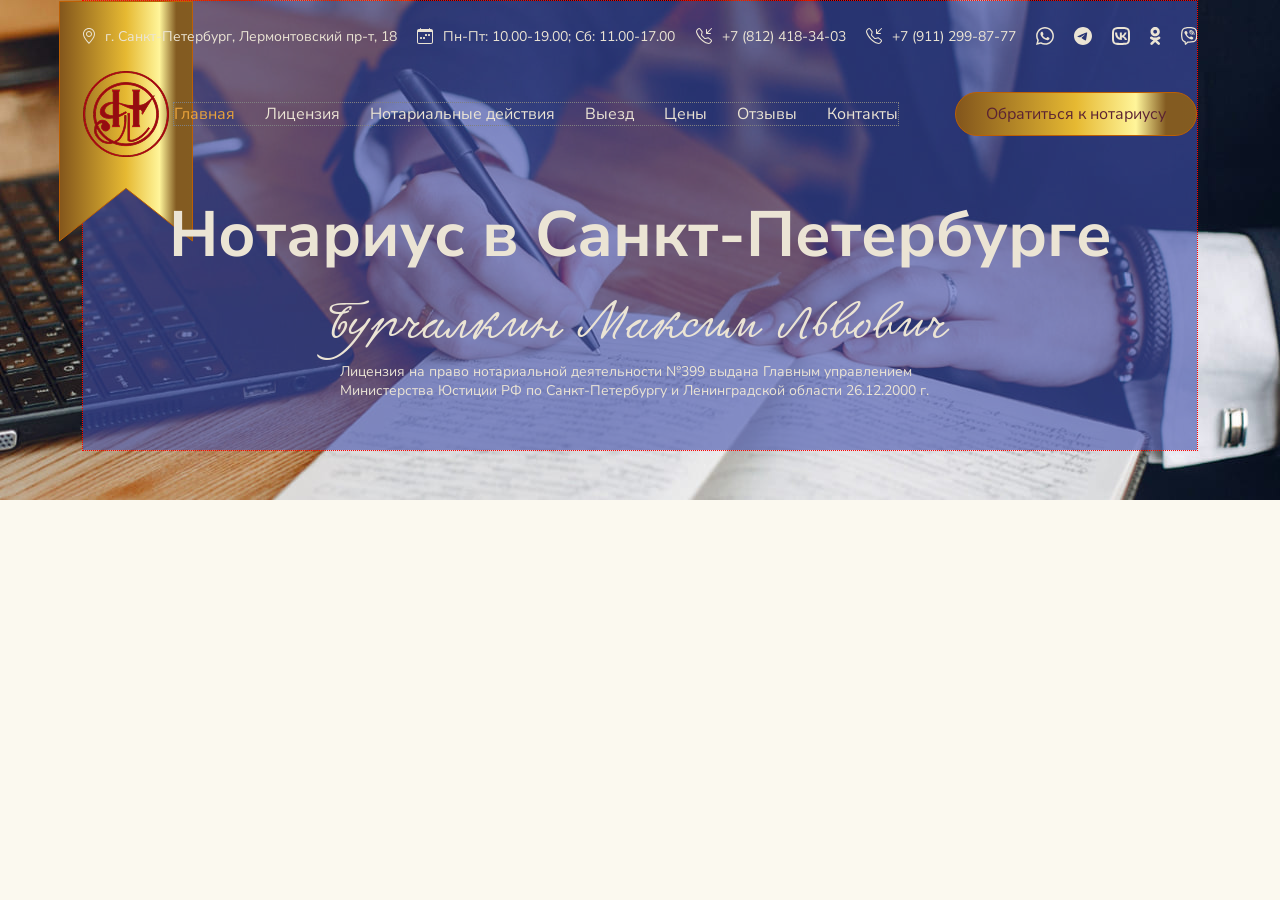
==== commit 3fc1efa2: "начал делать адаптив хэдера" ====
--- a/index.html
+++ b/index.html
@@ -17,7 +17,7 @@
             <img class="logo-bg" src="img/logo-bg.svg" alt="">
             <ul class="top-contacts">
                 <li class="top-contacts__item">
-                    <svg width="12" height="16" viewBox="0 0 12 16" fill="none" xmlns="http://www.w3.org/2000/svg">
+                    <svg viewBox="0 0 12 16" fill="none" xmlns="http://www.w3.org/2000/svg">
                         <path
                             d="M10.1658 8.93977C9.64175 10.0015 8.93246 11.0601 8.20575 12.01C7.48132 12.957 6.75442 13.7768 6.20768 14.3605C6.13503 14.438 6.06566 14.5113 6 14.5801C5.93434 14.5113 5.86497 14.438 5.79232 14.3605C5.24558 13.7768 4.51868 12.957 3.79425 12.01C3.06754 11.0601 2.35825 10.0015 1.83423 8.93977C1.3048 7.86708 1 6.86191 1 6C1 3.23858 3.23858 1 6 1C8.76142 1 11 3.23858 11 6C11 6.86191 10.6952 7.86708 10.1658 8.93977ZM6 16C6 16 12 10.3137 12 6C12 2.68629 9.31371 0 6 0C2.68629 0 0 2.68629 0 6C0 10.3137 6 16 6 16Z"
                             fill="#EBE4D4" />
@@ -30,7 +30,7 @@
                     </a>
                 </li>
                 <li class="top-contacts__item">
-                    <svg width="16" height="16" viewBox="0 0 16 16" fill="none" xmlns="http://www.w3.org/2000/svg">
+                    <svg viewBox="0 0 16 16" fill="none" xmlns="http://www.w3.org/2000/svg">
                         <path
                             d="M11 6.5C11 6.22386 11.2239 6 11.5 6H12.5C12.7761 6 13 6.22386 13 6.5V7.5C13 7.77614 12.7761 8 12.5 8H11.5C11.2239 8 11 7.77614 11 7.5V6.5Z"
                             fill="#EBE4D4" />
@@ -49,8 +49,8 @@
                     </svg>
                     Пн-Пт: 10.00-19.00; Сб: 11.00-17.00
                 </li>
-                <li class="top-contacts__item top-contacts__item--tel">
-                    <svg width="16" height="16" viewBox="0 0 16 16" fill="none" xmlns="http://www.w3.org/2000/svg">
+                <li class="top-contacts__item">
+                    <svg viewBox="0 0 16 16" fill="none" xmlns="http://www.w3.org/2000/svg">
                         <path
                             d="M15.8536 0.146447C16.0488 0.341709 16.0488 0.658291 15.8536 0.853553L11.7071 5H14.5C14.7761 5 15 5.22386 15 5.5C15 5.77614 14.7761 6 14.5 6H10.5C10.2239 6 10 5.77614 10 5.5V1.5C10 1.22386 10.2239 1 10.5 1C10.7761 1 11 1.22386 11 1.5V4.29289L15.1464 0.146447C15.3417 -0.0488155 15.6583 -0.0488155 15.8536 0.146447Z"
                             fill="#EBE4D4" />
@@ -61,6 +61,16 @@
                     <a class="top-contacts__link" href="tel:78124183403">
                         +7 (812) 418-34-03
                     </a>
+                </li>
+                <li class="top-contacts__item">
+                    <svg viewBox="0 0 16 16" fill="none" xmlns="http://www.w3.org/2000/svg">
+                        <path
+                            d="M15.8536 0.146447C16.0488 0.341709 16.0488 0.658291 15.8536 0.853553L11.7071 5H14.5C14.7761 5 15 5.22386 15 5.5C15 5.77614 14.7761 6 14.5 6H10.5C10.2239 6 10 5.77614 10 5.5V1.5C10 1.22386 10.2239 1 10.5 1C10.7761 1 11 1.22386 11 1.5V4.29289L15.1464 0.146447C15.3417 -0.0488155 15.6583 -0.0488155 15.8536 0.146447Z"
+                            fill="#EBE4D4" />
+                        <path
+                            d="M3.65387 1.32849C3.40343 1.00649 2.92745 0.976861 2.639 1.26531L1.60508 2.29923C1.1216 2.78271 0.94387 3.46766 1.1551 4.06847C2.00338 6.48124 3.39215 8.74671 5.32272 10.6773C7.25329 12.6078 9.51876 13.9966 11.9315 14.8449C12.5323 15.0561 13.2173 14.8784 13.7008 14.3949L14.7347 13.361C15.0231 13.0726 14.9935 12.5966 14.6715 12.3461L12.3653 10.5524C12.2008 10.4245 11.9866 10.3793 11.7845 10.4298L9.59541 10.9771C9.00082 11.1257 8.37183 10.9515 7.93845 10.5181L5.48187 8.06155C5.04849 7.62817 4.87427 6.99919 5.02292 6.40459L5.57019 4.21553C5.62073 4.01336 5.57552 3.79918 5.44758 3.63468L3.65387 1.32849ZM1.88477 0.511076C2.62689 -0.231039 3.8515 -0.154797 4.49583 0.673634L6.28954 2.97983C6.6187 3.40304 6.73502 3.95409 6.60498 4.47423L6.05772 6.66329C5.99994 6.8944 6.06766 7.13888 6.2361 7.30732L8.69268 9.7639C8.86113 9.93235 9.1056 10.0001 9.33671 9.94229L11.5258 9.39502C12.0459 9.26499 12.597 9.3813 13.0202 9.71047L15.3264 11.5042C16.1548 12.1485 16.231 13.3731 15.4889 14.1152L14.455 15.1492C13.7153 15.8889 12.6089 16.2137 11.5778 15.8512C9.01754 14.9511 6.61438 13.4774 4.56849 11.4315C2.5226 9.38562 1.04895 6.98246 0.148838 4.42225C-0.213682 3.39112 0.11113 2.28472 0.85085 1.545L1.88477 0.511076Z"
+                            fill="#EBE4D4" />
+                    </svg>
                     <a class="top-contacts__link" href="tel:79112998777">
                         +7 (911) 299-87-77
                     </a>
@@ -120,31 +130,36 @@
                 <a class="logo-link" href="">
                     <img class="logo" src="img/logo.png" alt="">
                 </a>
-                <nav class="menu">
-                    <ul class="menu__list">
-                        <li class="menu__item">
-                            <a class="menu__link" href="#">Главная</a>
+                <nav class="main-nav">
+                    <input type="checkbox" id="toggle-menu" class="toggle-menu">
+                    <label for="toggle-menu" class="burger-btn">
+                        <span></span>
+                    </label>
+
+                    <ul class="menu-list">
+                        <li class="menu-list__item menu-list__item--active">
+                            <a class="menu-list__link" href="#">Главная</a>
                         </li>
-                        <li class="menu__item">
-                            <a class="menu__link" href="#">Лицензия</a>
+                        <li class="menu-list__item">
+                            <a class="menu-list__link" href="#">Лицензия</a>
                         </li>
-                        <li class="menu__item">
-                            <a class="menu__link" href="#">Нотариальные действия</a>
+                        <li class="menu-list__item">
+                            <a class="menu-list__link" href="#">Нотариальные действия</a>
                         </li>
-                        <li class="menu__item">
-                            <a class="menu__link" href="#">Выезд</a>
+                        <li class="menu-list__item">
+                            <a class="menu-list__link" href="#">Выезд</a>
                         </li>
-                        <li class="menu__item">
-                            <a class="menu__link" href="#">Цены</a>
+                        <li class="menu-list__item">
+                            <a class="menu-list__link" href="#">Цены</a>
                         </li>
-                        <li class="menu__item">
-                            <a class="menu__link" href="#">Отзывы</a>
+                        <li class="menu-list__item">
+                            <a class="menu-list__link" href="#">Отзывы</a>
                         </li>
                         <!-- <li class="menu__item">
                             <a class="menu__link" href="#">Новости</a>
                         </li> -->
-                        <li class="menu__item">
-                            <a class="menu__link" href="#">Контакты</a>
+                        <li class="menu-list__item">
+                            <a class="menu-list__link" href="#">Контакты</a>
                         </li>
                     </ul>
                 </nav>
@@ -156,555 +171,6 @@
                 Санкт-Петербургу и Ленинградской области 26.12.2000 г.</h3>
         </div>
     </header>
-
-    <main class="main">
-        <section class="s-welcome">
-            <div class="nb-container">
-                <div class="s-welcome__text">
-                    <h2>Вас приветствует нотариус Бурчалкин Максим Львович</h2>
-                    <p>
-                        На сайте вы можете ознакомиться с видами нотариальных действий, с порядком их предоставления и
-                        стоимостью. Нередко возникают ситуации, когда необходима подробная консультация или требуется
-                        свидетельствование подлинности подписи, верности копий документов, удостоверение доверенности
-                        или договора.
-                    </p>
-                    <p>
-                        В процессе ведения бизнеса нередко требуется внести денежные средства в депозит нотариуса,
-                        совершить протест векселя в неплатеже или исполнительную надпись.
-                        Наша нотариальная контора готова оказать квалифицированную юридическую помощь. Профессионализм,
-                        ответственность, законность и конфиденциальность гарантируются.
-                    </p>
-                </div>
-                <div class="s-welcome__img">
-                    <img src="img/foto-notarius.jpg"></img>
-                </div>
-            </div>
-            <div class="s-welcome__out-right"></div>
-        </section>
-
-        <section class="s-pricelinks">
-            <div class="nb-container">
-                <h2>Стоимость услуг</h2>
-                <ul class="pricelinks-list">
-                    <li class="pricelinks-list__item">
-                        <a class="pricelinks-list__link" href="#" style="background-image: url(img/doverennosti.jpg);">
-                            <p class="pricelinks-list__item-title">Доверенности</p>
-                            <span>Подробнее о ценах</span>
-                        </a>
-                    </li>
-                    <li class="pricelinks-list__item">
-                        <a class="pricelinks-list__link" href="#" style="background-image: url(img/podlinnost-podpisi.jpg);">
-                            <p class="pricelinks-list__item-title">Подлинность подписи</p>
-                            <span>Подробнее о ценах</span>
-                        </a>
-                    </li>
-                    <li class="pricelinks-list__item">
-                        <a class="pricelinks-list__link" href="#" style="background-image: url(img/dogovory.jpg);">
-                            <p class="pricelinks-list__item-title">Договоры</p>
-                            <span>Подробнее о ценах</span>
-                        </a>
-                    </li>
-                    <li class="pricelinks-list__item">
-                        <a class="pricelinks-list__link" href="#" style="background-image: url(img/prochie-dejstviya.jpg);">
-                            <p class="pricelinks-list__item-title">Прочие действия</p>
-                            <span>Подробнее о ценах</span>
-                        </a>
-                    </li>
-                </ul>
-            </div>
-        </section>
-
-        <section class="s-writeus">
-            <div class="nb-container">
-                <form class="main-form" action="#">
-                    <div class="main-form__inner">
-                        <h2>Обратиться к нотариусу</h2>
-                        <div class="main-form__input-wrap">
-                            <input class="main-form__input" type="text" placeholder="Ваше имя*">
-                            <input class="main-form__input" type="tel" placeholder="Номер телефона*">
-                        </div>
-                        <textarea class="main-form__textarea" placeholder="Что вас интересует*"></textarea>
-                    </div>
-                    <button class="accent-btn" type="submit">Отправить</button>
-                </form>
-            </div>
-        </section>
-
-        <section class="s-uslugi">
-            <div class="nb-container">
-                <h2>Популярные нотариальные действия</h2>
-                <ul class="uslugi-list">
-                    <li class="uslugi-list__item">
-                        <a class="uslugi-list__link" href="#">
-                            <h3>Договор купли-продажи квартиры</h3>
-                        </a>
-                    </li>
-                    <li class="uslugi-list__item">
-                        <a class="uslugi-list__link" href="#">
-                            <h3>Оформление наследственного договора</h3>
-                        </a>
-                    </li>
-                    <li class="uslugi-list__item">
-                        <a class="uslugi-list__link" href="#">
-                            <h3>Оформление брачного договора</h3>
-                        </a>
-                    </li>
-                    <li class="uslugi-list__item">
-                        <a class="uslugi-list__link" href="#">
-                            <h3>Удостоверение завещаний</h3>
-                        </a>
-                    </li>
-                    <li class="uslugi-list__item">
-                        <a class="uslugi-list__link" href="#">
-                            <h3>Принятие в депозит нотариуса</h3>
-                        </a>
-                    </li>
-                    <li class="uslugi-list__item">
-                        <a class="uslugi-list__link" href="#">
-                            <h3>Заключение алиментного соглашения</h3>
-                        </a>
-                    </li>
-                    <li class="uslugi-list__item">
-                        <a class="uslugi-list__link" href="#">
-                            <h3>Дистанционные сделки</h3>
-                        </a>
-                    </li>
-                    <li class="uslugi-list__item">
-                        <a class="uslugi-list__link" href="#">
-                            <h3>Машиночитаемая доверенность</h3>
-                        </a>
-                    </li>
-                </ul>
-            </div>
-        </section>
-
-        <!-- <section class="s-news">
-            <div class="nb-container">
-                <h2>Новости</h2>
-                <ul class="news-list">
-                    <li class="news-list__item">
-                        <a class="news-list__link" href="#">
-                            <span class="news-list__date">2025-04-29 18:24</span>
-                            <h3 class="news-list__title">1 Режим работы нотариальной конторы на майские праздники 2025
-                                г.
-                            </h3>
-                            <div class="news-list__intro">
-                                <p>30 апреля (ср) - с 10.00 до 18.00</p>
-                                <p>1 мая (чт) - ВЫХОДНОЙ ДЕНЬ</p>
-                                <p>2 мая (пт) – ВЫХОДНОЙ ДЕНЬ</p>
-                            </div>
-                        </a>
-                    </li>
-                    <li class="news-list__item">
-                        <a class="news-list__link" href="#">
-                            <span class="news-list__date">2025-04-29 18:24</span>
-                            <h3 class="news-list__title">2 Режим работы нотариальной конторы на майские праздники 2025
-                                г.
-                            </h3>
-                            <div class="news-list__intro">
-                                <p>30 апреля (ср) - с 10.00 до 18.00</p>
-                                <p>1 мая (чт) - ВЫХОДНОЙ ДЕНЬ</p>
-                                <p>2 мая (пт) – ВЫХОДНОЙ ДЕНЬ</p>
-                            </div>
-                        </a>
-                    </li>
-                    <li class="news-list__item">
-                        <a class="news-list__link" href="#">
-                            <span class="news-list__date">2025-04-29 18:24</span>
-                            <h3 class="news-list__title">3 Режим работы нотариальной конторы на майские праздники 2025
-                                г.
-                            </h3>
-                            <div class="news-list__intro">
-                                <p>30 апреля (ср) - с 10.00 до 18.00</p>
-                                <p>1 мая (чт) - ВЫХОДНОЙ ДЕНЬ</p>
-                                <p>2 мая (пт) – ВЫХОДНОЙ ДЕНЬ</p>
-                            </div>
-                        </a>
-                    </li>
-                    <li class="news-list__item">
-                        <a class="news-list__link" href="#">
-                            <span class="news-list__date">2025-04-29 18:24</span>
-                            <h3 class="news-list__title">4 Режим работы нотариальной конторы на майские праздники 2025
-                                г.
-                            </h3>
-                            <div class="news-list__intro">
-                                <p>30 апреля (ср) - с 10.00 до 18.00</p>
-                                <p>1 мая (чт) - ВЫХОДНОЙ ДЕНЬ</p>
-                                <p>2 мая (пт) – ВЫХОДНОЙ ДЕНЬ</p>
-                            </div>
-                        </a>
-                    </li>
-                    <li class="news-list__item">
-                        <a class="news-list__link" href="#">
-                            <span class="news-list__date">2025-04-29 18:24</span>
-                            <h3 class="news-list__title">5 Режим работы нотариальной конторы на майские праздники 2025
-                                г.
-                            </h3>
-                            <div class="news-list__intro">
-                                <p>30 апреля (ср) - с 10.00 до 18.00</p>
-                                <p>1 мая (чт) - ВЫХОДНОЙ ДЕНЬ</p>
-                                <p>2 мая (пт) – ВЫХОДНОЙ ДЕНЬ</p>
-                            </div>
-                        </a>
-                    </li>
-                    <li class="news-list__item">
-                        <a class="news-list__link" href="#">
-                            <span class="news-list__date">2025-04-29 18:24</span>
-                            <h3 class="news-list__title">6 Режим работы нотариальной конторы на майские праздники 2025
-                                г.
-                            </h3>
-                            <div class="news-list__intro">
-                                <p>30 апреля (ср) - с 10.00 до 18.00</p>
-                                <p>1 мая (чт) - ВЫХОДНОЙ ДЕНЬ</p>
-                                <p>2 мая (пт) – ВЫХОДНОЙ ДЕНЬ</p>
-                            </div>
-                        </a>
-                    </li>
-                </ul>
-            </div>
-        </section> -->
-
-        <section class="s-concept">
-            <div class="nb-container">
-                <h2>Принципы работы</h2>
-                <div class="concept">
-                    <div class="concept__top-left">
-                        Только необходимый минимум документов, <br> истребуемых у клиента.
-                    </div>
-                    <div class="concept__top-right">
-                        Работа в строгом соответствии с требованиями действующего законодательства.
-                    </div>
-                    <div class="concept__img">
-                        <img src="img/concept.jpg" alt="">
-                    </div>
-                    <div class="concept__middle-left-1">
-                        Совершение нотариального действия в минимальный срок с момента <br> обращения клиента.
-                    </div>
-                    <div class="concept__middle-left-2">
-                        Прием документов в онлайн-режиме с использованием электронной почты.
-                    </div>
-                    <div class="concept__middle-left-3">
-                        Предоставление квалифицированной юридической правовой помощи.
-                    </div>
-                    <div class="concept__middle-right-1">
-                        Гарантия ответственности и конфиденциальности.
-                    </div>
-                    <div class="concept__middle-right-2">
-                        Содействие в регистрации прав на недвижимость в Росреестре.
-                    </div>
-                    <div class="concept__middle-right-3">
-                        Использование электронной подписи при совершении нотариальных действий.
-                    </div>
-                    <div class="concept__bottom-left">
-                        Оптимальные и удобные варианты сотрудничества, включающие в себя корпоративное обслуживание,
-                        возможность выезда нотариуса к клиенту.
-                    </div>
-                    <div class="concept__bottom-right">
-                        Подготовка и передача документов для регистрации юридических лиц и индивидуальных
-                        предпринимателей в налоговый орган в электронном виде.
-                    </div>
-                </div>
-            </div>
-        </section>
-
-        <section class="s-info">
-            <div class="s-info__left"></div>
-            <div class="s-info__right"></div>
-            <div class="nb-container">
-                <div class="s-info__content">
-                    <h3>Важная информация для клиентов</h3>
-                    <p>
-                        Нотариальные действия совершаются при предъявлении паспорта обратившегося лица, а также
-                        документов, подтверждающих правоспособность юридического лица. Нотариус проверяет
-                        предоставляемые участниками сделки документы на предмет их подлинности и соответствия закону,
-                        устанавливает личность и проверяет дееспособность и волеизъявление каждой из сторон.
-                    </p>
-                    <p>
-                        Лицам, обратившимся к нотариусу за свидетельством или удостоверением, разъясняются их права и
-                        обязанности, а также юридические последствия совершаемого действия. Наша контора укомплектована
-                        штатом квалифицированных специалистов с большим опытом опыт работы в сфере нотариата.
-                    </p>
-                    <p>
-                        Консультация нотариуса - обязательный этап перед совершением любого действия. Перед обращением
-                        рекомендуем позвонить нам по телефону, чтобы уточнить перечень необходимых документов. Прием
-                        ведется по предварительной записи и в порядке живой очереди.
-                    </p>
-                </div>
-            </div>
-        </section>
-
-        <section class="s-office">
-            <div class="nb-container">
-                <h2>Нотариальная контора</h2>
-                <div class="s-office__text">
-                    <p>Ждем вас по адресу: Санкт-Петербург, Лермонтовский проспект, 18, 1-й этаж</p>
-                </div>
-                <ul class="office">
-                    <li class="office__item">
-                        <a class="office__link" href="img/office/office-1.jpg" data-fancybox="gallery">
-                            <img src="img/office/office-1.jpg" alt="">
-                        </a>
-                    </li>
-                    <li class="office__item">
-                        <a class="office__link" href="img/office/office-2.jpg" data-fancybox="gallery">
-                            <img src="img/office/office-2.jpg" alt="">
-                        </a>
-                    </li>
-                    <li class="office__item">
-                        <a class="office__link" href="img/office/office-4.jpg" data-fancybox="gallery">
-                            <img src="img/office/office-4.jpg" alt="">
-                        </a>
-                    </li>
-                    <li class="office__item">
-                        <a class="office__link" href="img/office/office-5.jpg" data-fancybox="gallery">
-                            <img src="img/office/office-5.jpg" alt="">
-                        </a>
-                    </li>
-                    <li class="office__item">
-                        <a class="office__link" href="img/office/office-6.jpg" data-fancybox="gallery">
-                            <img src="img/office/office-6.jpg" alt="">
-                        </a>
-                    </li>
-                    <li class="office__item">
-                        <a class="office__link" href="img/office/office-7.jpg" data-fancybox="gallery">
-                            <img src="img/office/office-7.jpg" alt="">
-                        </a>
-                    </li>
-                    <li class="office__item">
-                        <a class="office__link" href="img/office/office-8.jpg" data-fancybox="gallery">
-                            <img src="img/office/office-8.jpg" alt="">
-                        </a>
-                    </li>
-                    <li class="office__item">
-                        <a class="office__link" href="img/office/office-9.jpg" data-fancybox="gallery">
-                            <img src="img/office/office-9.jpg" alt="">
-                        </a>
-                    </li>
-                    <li class="office__item">
-                        <a class="office__link" href="img/office/office-10.jpg" data-fancybox="gallery">
-                            <img src="img/office/office-10.jpg" alt="">
-                        </a>
-                    </li>
-                    <li class="office__item">
-                        <a class="office__link" href="img/office/office-11.jpg" data-fancybox="gallery">
-                            <img src="img/office/office-11.jpg" alt="">
-                        </a>
-                    </li>
-                </ul>
-            </div>
-        </section>
-
-        <section class="s-work">
-            <div class="nb-container">
-                <h2> Как мы работаем</h2>
-                <ul class="work-list">
-                    <li class="work-list__item">
-                        <svg width="36" height="36" viewBox="0 0 36 36" fill="none" xmlns="http://www.w3.org/2000/svg">
-                            <path
-                                d="M18.0001 0L32.8722 6.75H34.8751C35.4964 6.75 36.0001 7.25368 36.0001 7.875L36 12.375C36 12.9963 35.4963 13.5 34.875 13.5H33.75L33.7501 29.25C34.2663 29.25 34.7163 29.6042 34.8415 30.105L35.9665 34.605C36.0505 34.9411 35.975 35.2994 35.7618 35.5725C35.5486 35.8456 35.2215 36 34.8751 36H1.12508C0.778652 36 0.451544 35.8456 0.238348 35.5725C0.0251528 35.2994 -0.0503519 34.9411 0.0336691 34.605L1.15867 30.105C1.28387 29.6042 1.73385 29.25 2.25008 29.25L2.25 13.5H1.125C0.50368 13.5 0 12.9963 0 12.375L7.93934e-05 7.875C7.93934e-05 7.25368 0.503759 6.75 1.12508 6.75H3.12799L18.0001 0ZM8.49717 6.75H27.503L18.0001 2.25L8.49717 6.75ZM4.5 13.5L4.50008 29.25H6.75008L6.75 13.5H4.5ZM9 13.5L9.00008 29.25H14.6251L14.625 13.5H9ZM16.875 13.5L16.8751 29.25H19.1251L19.125 13.5H16.875ZM21.375 13.5L21.3751 29.25H27.0001L27 13.5H21.375ZM29.25 13.5L29.2501 29.25H31.5V13.5H29.25ZM33.7501 11.25V9H2.25008V11.25H33.7501ZM32.8717 31.5H3.12845L2.56595 33.75H33.4342L32.8717 31.5Z"
-                                fill="#1E2A2A" />
-                        </svg>
-                        <h3>Прием у нас в офисе</h3>
-                        <span class="work-list__item-text">
-                            Попасть на прием можно в порядке живой очереди или записаться по телефону
-                        </span>
-                    </li>
-                    <li class="work-list__item">
-                        <svg width="36" height="27" viewBox="0 0 36 27" fill="none" xmlns="http://www.w3.org/2000/svg">
-                            <path
-                                d="M33.75 27C33.75 27 36 27 36 24.75C36 22.5 33.75 15.75 24.75 15.75C15.75 15.75 13.5 22.5 13.5 24.75C13.5 27 15.75 27 15.75 27H33.75ZM15.8003 24.75C15.7925 24.7491 15.7816 24.7477 15.7683 24.7455C15.7621 24.7444 15.756 24.7433 15.75 24.7422C15.7533 24.1481 16.1255 22.4255 17.4583 20.8705C18.705 19.4161 20.886 18 24.75 18C28.614 18 30.795 19.4161 32.0417 20.8705C33.3745 22.4255 33.7467 24.1481 33.75 24.7422C33.744 24.7433 33.7379 24.7444 33.7317 24.7455C33.7184 24.7477 33.7075 24.7491 33.6997 24.75H15.8003Z"
-                                fill="#1E2A2A" />
-                            <path
-                                d="M24.75 11.25C27.2353 11.25 29.25 9.23528 29.25 6.75C29.25 4.26472 27.2353 2.25 24.75 2.25C22.2647 2.25 20.25 4.26472 20.25 6.75C20.25 9.23528 22.2647 11.25 24.75 11.25ZM31.5 6.75C31.5 10.4779 28.4779 13.5 24.75 13.5C21.0221 13.5 18 10.4779 18 6.75C18 3.02208 21.0221 0 24.75 0C28.4779 0 31.5 3.02208 31.5 6.75Z"
-                                fill="#1E2A2A" />
-                            <path
-                                d="M15.6058 16.3799C14.7783 16.1152 13.859 15.9228 12.8391 15.8244C12.3344 15.7757 11.805 15.75 11.25 15.75C2.25 15.75 0 22.5 0 24.75C0 26.25 0.75 27 2.25 27H11.7368C11.42 26.3608 11.25 25.6031 11.25 24.75C11.25 22.4769 12.0988 20.1555 13.7021 18.2164C14.2499 17.5539 14.8857 16.936 15.6058 16.3799ZM11.0701 18.001C9.72575 20.0556 9 22.398 9 24.75H2.25C2.25 24.1634 2.61955 22.4324 3.95833 20.8705C5.18554 19.4388 7.31811 18.0443 11.0701 18.001Z"
-                                fill="#1E2A2A" />
-                            <path
-                                d="M3.375 7.875C3.375 4.14708 6.39708 1.125 10.125 1.125C13.8529 1.125 16.875 4.14708 16.875 7.875C16.875 11.6029 13.8529 14.625 10.125 14.625C6.39708 14.625 3.375 11.6029 3.375 7.875ZM10.125 3.375C7.63972 3.375 5.625 5.38972 5.625 7.875C5.625 10.3603 7.63972 12.375 10.125 12.375C12.6103 12.375 14.625 10.3603 14.625 7.875C14.625 5.38972 12.6103 3.375 10.125 3.375Z"
-                                fill="#1E2A2A" />
-                        </svg>
-                        <h3>Консультация</h3>
-                        <span class="work-list__item-text">
-                            В нотариальной конторе проходит консультация по интересующему вопросу
-                        </span>
-                    </li>
-                    <li class="work-list__item">
-                        <svg width="33" height="33" viewBox="0 0 33 33" fill="none" xmlns="http://www.w3.org/2000/svg">
-                            <path fill-rule="evenodd" clip-rule="evenodd"
-                                d="M21.1324 0.329505C21.5718 -0.109835 22.2841 -0.109835 22.7234 0.329505L31.7234 9.3295C32.1627 9.76884 32.1627 10.4812 31.7234 10.9205L27.4437 15.2002L25.5797 22.6562C25.291 23.811 24.4154 24.7283 23.2753 25.0703L0 32.0529L6.98259 8.77761C7.32462 7.6375 8.24193 6.76187 9.39669 6.47318L16.8528 4.60917L21.1324 0.329505ZM17.0828 6.8709L9.9424 8.656C9.55748 8.75223 9.25171 9.04411 9.1377 9.42414L3.35581 28.6971L22.6288 22.9152C23.0088 22.8012 23.3007 22.4954 23.3969 22.1105L25.182 14.9701L17.0828 6.8709Z"
-                                fill="#1E2A2A" />
-                            <path fill-rule="evenodd" clip-rule="evenodd"
-                                d="M3.54981 28.6389L15.178 19.125C16.4207 19.125 17.428 18.1176 17.428 16.875C17.428 15.6324 16.4207 14.625 15.178 14.625C13.9354 14.625 12.928 15.6324 12.928 16.875L3.41399 28.5031L3.35581 28.6971L3.54981 28.6389Z"
-                                fill="#1E2A2A" />
-                        </svg>
-                        <h3>Оформление документов</h3>
-                        <span class="work-list__item-text">
-                            Наши специалисты подготавливают и оформляют документы
-                        </span>
-                    </li>
-                    <li class="work-list__item">
-                        <svg width="36" height="36" viewBox="0 0 36 36" fill="none" xmlns="http://www.w3.org/2000/svg">
-                            <path
-                                d="M3.375 0C1.51104 0 0 1.51104 0 3.375V29.25C0 30.4926 1.00736 31.5 2.25 31.5V3.375C2.25 2.75368 2.75368 2.25 3.375 2.25H31.5C31.5 1.00736 30.4926 0 29.25 0H3.375Z"
-                                fill="#1E2A2A" />
-                            <path
-                                d="M7.875 4.5C6.01104 4.5 4.5 6.01104 4.5 7.875V32.625C4.5 34.489 6.01104 36 7.875 36H21.568C22.4631 36 23.3216 35.6444 23.9545 35.0115L35.0115 23.9545C35.6444 23.3216 36 22.4631 36 21.568V7.875C36 6.01104 34.489 4.5 32.625 4.5H7.875ZM6.75 7.875C6.75 7.25368 7.25368 6.75 7.875 6.75H32.625C33.2463 6.75 33.75 7.25368 33.75 7.875V20.25H23.625C21.761 20.25 20.25 21.761 20.25 23.625V33.75H7.875C7.25368 33.75 6.75 33.2463 6.75 32.625V7.875ZM22.5 33.284V23.625C22.5 23.0037 23.0037 22.5 23.625 22.5H33.284L22.5 33.284Z"
-                                fill="#1E2A2A" />
-                        </svg>
-                        <h3>Получение готовых документов</h3>
-                        <span class="work-list__item-text">
-                            Нотариус выдает вам готовые документы
-                        </span>
-                    </li>
-                </ul>
-            </div>
-        </section>
-
-        <section class="s-reviews">
-            <div class="nb-container">
-                <h2>Отзывы</h2>
-                <ul class="reviews-list">
-                    <li class="reviews-list__item">
-                        <a class="reviews-list__item-author" href="#">
-                            Бухгалтерская фирма "Экспертная Бухгалтерская Служба"
-                        </a>
-                        <span class="reviews-list__item-date">02.02.2021</span>
-                        <div class="reviews-list__item-text">
-                            Выражаем вашей нотариальной конторе Бурчалкина М.Л. искреннюю благодарность и глубокую
-                            признательность за плодотворное сотрудничество. <br><br>
-                            Мы верим в сохранение сложившихся деловых и
-                            дружеских отношений, надеемся на дальнейшее взаимовыгодное сотрудничество.
-                        </div>
-                    </li>
-                    <li class="reviews-list__item">
-                        <span class="reviews-list__item-author">
-                            Юридическая фирма "Экспертная Юридическая Коллегия"
-                        </span>
-                        <span class="reviews-list__item-date">03.02.2021</span>
-                        <div class="reviews-list__item-text">
-                            Выражаем вашей нотариальной конторе Бурчалкина М.Л. искреннюю благодарность и глубокую
-                            признательность за плодотворное сотрудничество.<br><br>
-                            Мы верим в сохранение сложившихся деловых и
-                            дружеских отношений, надеемся на дальнейшее взаимовыгодное сотрудничество.
-                        </div>
-                    </li>
-                    <li class="reviews-list__item">
-                        <a class="reviews-list__item-author" href="#">
-                            Вебстудия "СайтГуру"
-                        </a>
-                        <span class="reviews-list__item-date">04.02.2021</span>
-                        <div class="reviews-list__item-text">
-                            Выражаем вашей нотариальной конторе Бурчалкина М.Л. искреннюю благодарность и глубокую
-                            признательность за плодотворное сотрудничество.<br><br>
-                            Мы верим в сохранение сложившихся деловых и
-                            дружеских отношений, надеемся на дальнейшее взаимовыгодное сотрудничество.
-                        </div>
-                    </li>
-                </ul>
-            </div>
-        </section>
-
-    </main>
-
-    <footer class="footer">
-        <div class="nb-container">
-            <div class="footer-top">
-                <div class="footer-top__item">
-                    <a class="footer-top__logo" href="/">
-                        <img src="img/logo.png" alt="лого">
-                    </a>
-                    <p>Нотариус Бурчалкин М. Л.</p>
-                    <p>Лицензия №399 от 26.12.2000 г.</p>
-                </div>
-                <div class="footer-top__item">
-                    <h5>Способы оплаты:</h5>
-                    <p>1. Наличными</p>
-                    <p>2. Картами VISA, VISA Electron, MasterCard, Maestro, UnionPay, JCB</p>
-                    <p>3. Для юридических лиц - безналичная оплата по счету</p>
-                </div>
-                <div class="footer-top__item">
-                    <h5>Контакты:</h5>
-                    <p>СПб, Лермонтовский пр. 18,<br>1-й этаж</p>
-                    <p><a class="footer-top__link" href="tel:78124183403"> +7 (812) 418-34-03</a><br>
-                        <a class="footer-top__link" href="tel:79112998777"> +7 (911) 299-87-77</a>
-                    </p>
-                    <p><a class="footer-top__link"
-                            href="mailto:burchalkin-notary@yandex.ru">burchalkin-notary@yandex.ru</a></p>
-                    <p>Пн-Пт: 10:00-19:00<br>
-                        Сб: 11:00-17:00<br>
-                        <!-- Вс: выходной -->
-                    </p>
-                </div>
-                <div class="footer-top__item">
-                    <ul class="social-list">
-                        <li class="social-list__item">
-                            <a class="social-list__link" href="#">
-                                <svg width="34" height="34" viewBox="0 0 34 34" fill="none"
-                                    xmlns="http://www.w3.org/2000/svg">
-                                    <path
-                                        d="M28.9028 4.94369C25.7282 1.75291 21.4953 0 16.9879 0C7.70633 0 0.145402 7.56094 0.137325 16.8425C0.137325 19.8152 0.912804 22.7071 2.38298 25.2678L0 34L8.93417 31.6574C11.3979 32.9983 14.1687 33.7092 16.9879 33.7092H16.9959C26.2775 33.7092 33.8384 26.1483 33.8465 16.8586C33.8384 12.3592 32.0855 8.1264 28.9028 4.94369ZM16.9879 30.8577C14.4675 30.8577 12.0038 30.1791 9.85505 28.9028L9.34614 28.5959L4.04703 29.9853L5.46067 24.8154L5.12947 24.2823C3.72392 22.0527 2.98883 19.4759 2.98883 16.8344C2.98883 9.12806 9.27344 2.84343 16.9959 2.84343C20.736 2.84343 24.2499 4.30554 26.8994 6.94702C29.5409 9.59658 30.995 13.1105 30.995 16.8506C30.9869 24.5811 24.7023 30.8577 16.9879 30.8577ZM24.6699 20.3725C24.2499 20.1625 22.1819 19.1447 21.7942 18.9993C21.4065 18.862 21.1237 18.7893 20.8491 19.2093C20.5664 19.6294 19.7586 20.5826 19.5162 20.8572C19.2739 21.1399 19.0235 21.1723 18.6034 20.9622C18.1834 20.7522 16.8263 20.3079 15.2188 18.87C13.9667 17.7553 13.1266 16.374 12.8762 15.9539C12.6339 15.5339 12.852 15.3077 13.062 15.0976C13.2478 14.9119 13.482 14.6049 13.6921 14.3626C13.9021 14.1202 13.9748 13.9425 14.1121 13.6598C14.2494 13.3771 14.1848 13.1347 14.0798 12.9247C13.9748 12.7147 13.1347 10.6386 12.7793 9.79853C12.44 8.97458 12.0926 9.08767 11.8341 9.07959C11.5918 9.06344 11.3091 9.06344 11.0264 9.06344C10.7436 9.06344 10.2913 9.16845 9.90352 9.5885C9.51578 10.0086 8.43334 11.0264 8.43334 13.1024C8.43334 15.1784 9.94391 17.1737 10.1539 17.4564C10.364 17.7391 13.1185 21.9881 17.3433 23.8137C18.3449 24.2499 19.1285 24.5084 19.7424 24.7023C20.7522 25.0254 21.665 24.977 22.392 24.8719C23.1998 24.7508 24.88 23.8541 25.2354 22.8686C25.5828 21.8831 25.5827 21.043 25.4777 20.8653C25.3727 20.6876 25.09 20.5826 24.6699 20.3725Z" />
-                                </svg>
-                            </a>
-                        </li>
-                        <li class="social-list__item">
-                            <a class="social-list__link" href="#">
-                                <svg width="33" height="33" viewBox="0 0 33 33" fill="none"
-                                    xmlns="http://www.w3.org/2000/svg">
-                                    <path
-                                        d="M33 16.5C33 25.6127 25.6127 33 16.5 33C7.3873 33 0 25.6127 0 16.5C0 7.3873 7.3873 0 16.5 0C25.6127 0 33 7.3873 33 16.5ZM17.0914 12.1811C15.4865 12.8486 12.279 14.2302 7.46894 16.3259C6.68785 16.6365 6.27869 16.9404 6.24144 17.2375C6.17849 17.7396 6.80731 17.9373 7.66361 18.2066C7.78009 18.2432 7.90077 18.2812 8.0245 18.3214C8.86696 18.5952 10.0002 18.9156 10.5894 18.9284C11.1238 18.9399 11.7202 18.7196 12.3787 18.2674C16.8729 15.2337 19.1929 13.7003 19.3385 13.6673C19.4413 13.6439 19.5837 13.6146 19.6801 13.7004C19.7766 13.7861 19.7671 13.9485 19.7569 13.9921C19.6946 14.2576 17.2263 16.5524 15.9489 17.74C15.5507 18.1102 15.2682 18.3728 15.2104 18.4328C15.0811 18.5672 14.9493 18.6942 14.8226 18.8164C14.0399 19.5709 13.453 20.1367 14.8551 21.0606C15.5288 21.5047 16.068 21.8718 16.6059 22.2381C17.1933 22.6382 17.7792 23.0372 18.5373 23.5341C18.7304 23.6607 18.9149 23.7922 19.0946 23.9203C19.7782 24.4076 20.3924 24.8455 21.1511 24.7757C21.592 24.7351 22.0475 24.3205 22.2788 23.084C22.8254 20.1619 23.8998 13.8304 24.1481 11.2214C24.1699 10.9928 24.1425 10.7003 24.1205 10.5719C24.0986 10.4435 24.0526 10.2605 23.8857 10.125C23.688 9.96462 23.3828 9.9308 23.2463 9.9332C22.6257 9.94413 21.6736 10.2752 17.0914 12.1811Z" />
-                                </svg>
-                            </a>
-                        </li>
-                        <li class="social-list__item">
-                            <a class="social-list__link" href="#">
-                                <svg width="34" height="34" viewBox="0 0 34 34" fill="none"
-                                    xmlns="http://www.w3.org/2000/svg">
-                                    <path
-                                        d="M5.34516 5.3471C4.69569 6.00602 4.269 6.93115 4.03111 8.6889C3.78755 10.5108 3.78567 12.9237 3.78567 16.3958V17.6041C3.78567 21.0705 3.78755 23.4816 4.03111 25.3016C4.26711 27.0612 4.69568 27.992 5.34705 28.6566C6.00785 29.3042 6.93297 29.7328 8.68882 29.9688C10.5107 30.2124 12.9236 30.2161 16.3957 30.2161H17.604C21.0703 30.2161 23.4813 30.2124 25.3033 29.9688C27.061 29.7328 27.9918 29.3042 28.6564 28.6529C29.3039 27.9939 29.7325 27.0688 29.9685 25.3111C30.214 23.4891 30.2158 21.0762 30.2158 17.6041V16.3958C30.2158 12.9294 30.2121 10.5184 29.9704 8.69834C29.7325 6.9387 29.3039 6.00791 28.6526 5.34332C27.9937 4.69573 27.0685 4.26715 25.3108 4.03115C23.4889 3.78759 21.076 3.78381 17.604 3.78381H16.3957C12.9293 3.78381 10.5183 3.78759 8.69826 4.03115C6.93863 4.26715 6.00974 4.69573 5.34516 5.3471ZM16.3957 0.00776935H17.604C20.3321 0.00776935 23.1018 -0.0734158 25.8111 0.289085C27.9937 0.581728 29.842 1.20666 31.3184 2.66799L31.3335 2.68499C32.793 4.1652 33.4198 6.01357 33.7124 8.19801C34.073 10.9035 33.9919 13.6714 33.9919 16.3958V17.6041C33.9919 20.3304 34.0749 23.1002 33.7105 25.8114C33.4198 27.9939 32.793 29.8423 31.3317 31.3187L31.3147 31.3338C29.8364 32.7933 27.988 33.4182 25.8017 33.7127C23.0962 34.0734 20.3284 33.9922 17.604 33.9922H16.3957C13.6694 33.9922 10.8997 34.0734 8.19038 33.7109C6.00596 33.4182 4.1576 32.7933 2.68307 31.332L2.66608 31.315C1.20854 29.8348 0.581723 27.9864 0.289082 25.8019C-0.0734151 23.0983 0.00776928 20.3304 0.00776928 17.6041V16.3958C0.00776928 13.6695 -0.0734148 10.8998 0.29097 8.18857C0.581723 6.00602 1.20854 4.15764 2.66986 2.68121L2.68496 2.66611C4.16516 1.20666 6.01351 0.581728 8.19793 0.287197C10.9053 -0.0715276 13.6731 0.00776935 16.3957 0.00776935ZM5.73975 10.3504C5.921 19.1863 10.3389 24.4879 18.0873 24.4879H18.5404V19.4355C21.3838 19.7187 23.5361 21.8031 24.397 24.4879H28.4185C28.0062 22.9622 27.2751 21.5413 26.2734 20.3189C25.2717 19.0965 24.0221 18.1004 22.6072 17.3965C23.8748 16.6242 24.9697 15.599 25.8233 14.3847C26.677 13.1704 27.2712 11.7932 27.5689 10.339H23.9212C23.1283 13.1484 20.772 15.6972 18.5404 15.9351V10.3504H14.8815V20.1379C12.6159 19.5715 9.7612 16.8301 9.63659 10.3504H5.73975Z" />
-                                </svg>
-                            </a>
-                        </li>
-                        <li class="social-list__item">
-                            <a class="social-list__link" href="#">
-                                <svg width="19" height="33" viewBox="0 0 19 33" fill="none"
-                                    xmlns="http://www.w3.org/2000/svg">
-                                    <path
-                                        d="M9.47729 17.0629C4.82979 17.0629 0.967017 13.1919 0.967017 8.61146C0.967017 3.8726 4.82979 0 9.47893 0C14.286 0 17.9892 3.87095 17.9892 8.61146C17.9855 9.72521 17.7632 10.8273 17.3348 11.8549C16.9065 12.8825 16.2805 13.8154 15.4927 14.6003C14.7049 15.3852 13.7707 16.0069 12.7434 16.4297C11.716 16.8525 10.6157 17.0682 9.50525 17.0645L9.47729 17.0629ZM9.47729 4.97811C7.50971 4.97811 6.01264 6.63638 6.01264 8.61311C6.01264 10.5865 7.50971 12.0881 9.47893 12.0881C11.5271 12.0881 12.9452 10.5865 12.9452 8.61311C12.9469 6.63473 11.5271 4.97811 9.47729 4.97811ZM12.8663 24.0953L17.675 28.7566C18.6209 29.7812 18.6209 31.2827 17.675 32.2315C16.6517 33.2562 15.074 33.2562 14.286 32.2315L9.47893 27.491L4.82979 32.2315C4.35763 32.7051 3.7259 32.941 3.01521 32.941C2.46409 32.941 1.834 32.7034 1.28124 32.2315C0.335286 31.2827 0.335286 29.7812 1.28124 28.7549L6.16728 24.0936C4.40282 23.5694 2.71017 22.8272 1.12824 21.8842C-0.0546105 21.2523 -0.289864 19.6732 0.340222 18.4868C1.12824 17.3021 2.54634 16.987 3.80816 17.7773C5.51679 18.8231 7.47973 19.3764 9.4814 19.3764C11.4831 19.3764 13.446 18.8231 15.1546 17.7773C16.4165 16.987 17.9119 17.3021 18.6209 18.4868C19.3316 19.6732 19.0141 21.2506 17.9102 21.8842C16.4148 22.833 14.6808 23.5441 12.8679 24.0969L12.8663 24.0953Z" />
-                                </svg>
-                            </a>
-                        </li>
-                        <li class="social-list__item">
-                            <a class="social-list__link" href="#">
-                                <svg width="32" height="35" viewBox="0 0 32 35" fill="none"
-                                    xmlns="http://www.w3.org/2000/svg">
-                                    <path
-                                        d="M9.82405 7.57209C9.51794 7.52851 9.20572 7.58842 8.9396 7.74181H8.91654C8.2989 8.09407 7.74221 8.5376 7.26786 9.05959C6.87258 9.50311 6.65846 9.95145 6.60247 10.3838C6.56952 10.64 6.59258 10.8993 6.66999 11.1443L6.69964 11.1603C7.14434 12.4301 7.72409 13.6518 8.43231 14.8014C9.34591 16.416 10.4696 17.9093 11.7758 19.2447L11.8153 19.2992L11.8779 19.344L11.9158 19.3872L11.9619 19.4257C13.3404 20.6991 14.8801 21.7968 16.5439 22.6921C18.4462 23.6992 19.6008 24.1748 20.2942 24.3733V24.3829C20.4968 24.4438 20.6813 24.471 20.8674 24.471C21.4582 24.4298 22.0175 24.1963 22.4551 23.8081C22.9904 23.347 23.4433 22.8042 23.7958 22.2005V22.1893C24.1268 21.5809 24.0148 21.0076 23.5372 20.6185C22.5786 19.8026 21.5411 19.0787 20.4391 18.4569C19.7013 18.0679 18.9519 18.3032 18.6488 18.6971L18.0015 19.4913C17.6688 19.8852 17.066 19.8308 17.066 19.8308L17.0496 19.8404C12.5515 18.7243 11.3508 14.2971 11.3508 14.2971C11.3508 14.2971 11.2948 13.695 11.7115 13.3876L12.5219 12.7535C12.9106 12.4461 13.1807 11.7192 12.764 11.0018C12.1259 9.93131 11.3829 8.92322 10.5454 7.9916C10.3623 7.77284 10.1057 7.62375 9.82076 7.57048M17.4251 5.64746C17.2067 5.64746 16.9972 5.73181 16.8428 5.88195C16.6883 6.03209 16.6016 6.23572 16.6016 6.44805C16.6016 6.66038 16.6883 6.86402 16.8428 7.01416C16.9972 7.1643 17.2067 7.24865 17.4251 7.24865C19.5069 7.24865 21.2363 7.90993 22.605 9.17807C23.3083 9.87139 23.8567 10.6928 24.2158 11.5927C24.5765 12.4941 24.7412 13.4564 24.6984 14.4204C24.6892 14.6327 24.7671 14.8399 24.9151 14.9963C25.0631 15.1528 25.2689 15.2457 25.4873 15.2546C25.7057 15.2635 25.9188 15.1877 26.0797 15.0439C26.2407 14.9 26.3362 14.6999 26.3454 14.4876C26.3945 13.302 26.1921 12.1193 25.7508 11.013C25.3074 9.90114 24.6323 8.89044 23.7678 8.04444L23.7513 8.02842C22.0532 6.45126 19.9055 5.64746 17.4251 5.64746Z" />
-                                    <path
-                                        d="M16.8829 7.53104C16.6487 7.53104 16.4242 7.62278 16.2586 7.78607C16.093 7.94936 16 8.17083 16 8.40177C16 8.6327 16.093 8.85417 16.2586 9.01746C16.4242 9.18076 16.6487 9.27249 16.8829 9.27249H16.9129C18.5232 9.38569 19.6957 9.91509 20.5167 10.7841C21.359 11.6792 21.7951 12.792 21.7616 14.1677C21.7562 14.3987 21.844 14.6222 22.0058 14.7893C22.1675 14.9563 22.39 15.0532 22.6241 15.0585C22.8583 15.0638 23.085 14.9771 23.2543 14.8176C23.4237 14.6581 23.5219 14.4387 23.5273 14.2078C23.5697 12.4019 22.9799 10.8433 21.811 9.59989V9.5964C20.6156 8.33211 18.9752 7.66339 17.0012 7.53278L16.9711 7.5293L16.8829 7.53104Z" />
-                                    <path
-                                        d="M16.9613 10.3559C16.843 10.3456 16.7239 10.359 16.611 10.3954C16.498 10.4318 16.3937 10.4905 16.3041 10.568C16.2144 10.6454 16.1414 10.74 16.0894 10.8461C16.0374 10.9522 16.0074 11.0677 16.0012 11.1856C15.995 11.3034 16.0128 11.4214 16.0535 11.5323C16.0941 11.6432 16.1568 11.7448 16.2379 11.8311C16.3189 11.9174 16.4166 11.9865 16.5251 12.0344C16.6336 12.0823 16.7507 12.108 16.8694 12.1099C17.6081 12.1486 18.0799 12.37 18.3768 12.667C18.6755 12.9658 18.8982 13.4456 18.9388 14.196C18.941 14.3139 18.9671 14.4302 19.0154 14.5379C19.0638 14.6456 19.1334 14.7425 19.2202 14.8229C19.3071 14.9033 19.4092 14.9654 19.5207 15.0057C19.6322 15.0459 19.7507 15.0634 19.8691 15.0572C19.9876 15.0509 20.1035 15.021 20.2101 14.9693C20.3167 14.9175 20.4116 14.8449 20.4894 14.7559C20.5672 14.6668 20.6261 14.5631 20.6627 14.4509C20.6993 14.3387 20.7129 14.2204 20.7025 14.1029C20.6459 13.0484 20.3137 12.1169 19.6333 11.4315C18.9494 10.7461 18.0181 10.4122 16.9613 10.3559Z" />
-                                    <path fill-rule="evenodd" clip-rule="evenodd"
-                                        d="M7.98785 0.885746C13.2642 -0.295249 18.7358 -0.295249 24.0121 0.885746L24.5743 1.01027C26.1163 1.35642 27.5324 2.12342 28.6657 3.22624C29.7989 4.32906 30.605 5.7246 30.9946 7.25814C32.3351 12.5427 32.3351 18.0789 30.9946 23.3635C30.605 24.897 29.7989 26.2925 28.6657 27.3954C27.5324 28.4982 26.1163 29.2652 24.5743 29.6113L24.0105 29.7358C20.7057 30.4748 17.3149 30.7536 13.934 30.5644L9.5349 34.506C9.36905 34.6547 9.16639 34.7561 8.94806 34.7996C8.72974 34.8431 8.50375 34.8271 8.29369 34.7533C8.08364 34.6795 7.89721 34.5506 7.75387 34.3801C7.61053 34.2096 7.51554 34.0036 7.4788 33.7838L6.75088 29.4303C5.35541 28.9947 4.09466 28.2084 3.08887 27.1463C2.08308 26.0843 1.36579 24.7819 1.00541 23.3635C-0.335138 18.0789 -0.335138 12.5427 1.00541 7.25814C1.39498 5.7246 2.20108 4.32906 3.33434 3.22624C4.4676 2.12342 5.88374 1.35642 7.42574 1.01027L7.98785 0.885746ZM23.4699 3.31483C18.5507 2.2137 13.4493 2.2137 8.53007 3.31483L7.9663 3.44101C6.87352 3.68705 5.87005 4.2311 5.067 5.01295C4.26395 5.79479 3.69265 6.78391 3.41635 7.87081C2.17771 12.7533 2.17771 17.8683 3.41635 22.7508C3.69278 23.8379 4.26433 24.8272 5.06769 25.609C5.87105 26.3909 6.87487 26.9348 7.96796 27.1806L8.11719 27.2138C8.3586 27.2679 8.57843 27.3928 8.74856 27.5726C8.9187 27.7524 9.03141 27.979 9.07228 28.2233L9.55977 31.1422L12.6638 28.3611C12.7878 28.2497 12.9328 28.1644 13.0903 28.1102C13.2478 28.056 13.4146 28.034 13.5808 28.0456C16.8955 28.28 20.2266 28.0311 23.4699 27.3068L24.032 27.1806C25.1251 26.9348 26.1289 26.3909 26.9323 25.609C27.7357 24.8272 28.3072 23.8379 28.5836 22.7508C29.8206 17.8694 29.8206 12.7539 28.5836 7.87081C28.3072 6.7837 27.7357 5.79443 26.9323 5.01257C26.1289 4.23071 25.1251 3.68677 24.032 3.44101L23.4699 3.31483Z" />
-                                </svg>
-                            </a>
-                        </li>
-                    </ul>
-                    <button class="accent-btn" type="button" data-modal="#main-form">Обратиться к нотариусу</button>
-                    <a class="footer-top__link" href="#">Обработка персональных данных</a><br>
-                    <a class="footer-top__link" href="#">Иcпользование cookies</a>
-                </div>
-            </div>
-            <div class="footer-bottom">
-                <div class="nb-container">
-                    <div class="saitguru">
-                        <a href="//saitgu.ru/" target="_blank">Cоздание и продвижение сайта:
-                            <span>SAITGU</span>.RU</a>
-                    </div>
-                </div>
-            </div>
-        </div>
-    </footer>
 
     <form id="main-form" class="main-form" action="#" style="display: none;">
         <div class="main-form__inner">
--- a/css/main.css
+++ b/css/main.css
@@ -108,6 +108,7 @@
   max-width: 1296px;
   width: 100%;
   margin: 0 auto;
+  border: 1px dotted red;
 }
 
 .accent-btn {
@@ -143,7 +144,7 @@
   background-repeat: no-repeat;
   background-position: center center;
   background-size: cover;
-  height: 500px;
+  min-height: 500px;
 }
 .header-main .nb-container {
   position: relative;
@@ -230,9 +231,7 @@
 }
 .top-contacts__item svg {
   margin-right: 10px;
-}
-.top-contacts__item--tel a + a {
-  margin-left: 10px;
+  height: 16px;
 }
 .top-contacts__link {
   color: #ebe4d4;
@@ -258,14 +257,45 @@
   margin-left: auto;
 }
 
-.menu__list {
-  display: flex;
-}
-.menu__item + .menu__item {
+/* === main menu === */
+/* === Desktop (Default) === */
+.main-nav {
+  position: relative;
+  display: flex;
+  border: 1px dotted gray;
+}
+
+.toggle-menu,
+.burger-btn {
+  display: none;
+}
+
+.menu-list {
+  display: flex;
+  align-items: center;
+}
+.menu-list__item {
+  position: relative;
+}
+.menu-list__item + .menu-list__item {
   margin-left: 30px;
 }
-.menu__link {
+.menu-list__link {
+  display: flex;
+  align-items: center;
   color: #ebe4d4;
+  text-decoration: none;
+  white-space: nowrap;
+}
+.menu-list__link:hover {
+  color: #e9a33b;
+}
+.menu-list__item--active .menu-list__link {
+  color: #e9a33b;
+}
+
+.toggle-submenu {
+  display: none;
 }
 
 /* --------s-popular-------- */
@@ -1157,39 +1187,292 @@
   margin-bottom: 30px;
 }
 
-@media (max-width: 1400px) {
+@media (max-width: 1399px) {
   .nb-container {
     max-width: 1116px;
   }
-}
-@media (max-width: 1200px) {
+  .menu-wrap .logo {
+    margin-right: 4px;
+  }
+}
+@media (max-width: 1199px) {
   .nb-container {
     max-width: 936px;
   }
-}
-@media (max-width: 992px) {
+  .top-contacts {
+    flex-wrap: wrap;
+    padding: 0 100px;
+    margin-bottom: 35px;
+  }
+  .top-contacts__item {
+    width: 50%;
+    justify-content: center;
+  }
+  .header-main {
+    min-height: 500px;
+  }
+  .menu-wrap {
+    flex-direction: column;
+  }
+  .menu-wrap .logo {
+    position: absolute;
+    left: 0;
+    top: 75px;
+  }
+  .menu-list {
+    margin-bottom: 30px;
+  }
+  .menu-wrap .accent-btn {
+    margin-left: 0;
+  }
+  .header-main h1 {
+    font-size: 60px;
+  }
+}
+@media (max-width: 991px) {
   .nb-container {
     max-width: 696px;
   }
-}
-@media (max-width: 768px) {
+  .top-contacts {
+    padding: 0;
+    flex-direction: column;
+    flex-wrap: nowrap;
+    height: auto;
+  }
+  .top-contacts__item {
+    margin: 5px 0;
+  }
+  .header-main h1 {
+    font-size: 46px;
+  }
+  /* === Mobile MENU === */
+  .menu-wrap {
+    flex-direction: row;
+    justify-content: end;
+  }
+  .main-nav {
+    order: 1;
+    flex-direction: column;
+    width: 50%;
+  }
+  .toggle-menu:checked ~ .burger-btn::before {
+    top: 50%;
+    transform: translateY(-50%) rotate(45deg);
+  }
+  .toggle-menu:checked ~ .burger-btn span {
+    opacity: 0;
+  }
+  .toggle-menu:checked ~ .burger-btn::after {
+    bottom: 50%;
+    transform: translateY(50%) rotate(-45deg);
+  }
+  .toggle-menu:checked ~ .menu-list {
+    display: flex;
+    flex-direction: column;
+  }
+  .burger-btn {
+    display: flex;
+    align-items: center;
+    width: 30px;
+    height: 30px;
+    cursor: pointer;
+    position: relative;
+    z-index: 100;
+    margin: 10px;
+    margin-left: auto;
+  }
+  .burger-btn::after, .burger-btn::before {
+    content: "";
+    position: absolute;
+    height: 2px;
+    width: 100%;
+    background-color: #ecf0f1;
+    left: 0;
+    transition: all 0.3s;
+  }
+  .burger-btn::after {
+    bottom: 0;
+  }
+  .burger-btn::before {
+    top: 0;
+  }
+  .burger-btn span {
+    display: block;
+    height: 2px;
+    background-color: #ecf0f1;
+    transition: all 0.3s;
+    width: 100%;
+  }
+  .menu-list {
+    display: none;
+    background-color: #404fac;
+    position: absolute;
+    left: 0;
+    top: 52px;
+    width: 100%;
+    /* Отключаем hover-эффекты на мобильных устройствах */
+  }
+  .menu-list__item {
+    width: 100%;
+    border-bottom: 1px solid #ebe4d4;
+    position: relative;
+  }
+  .menu-list__item:last-child {
+    border-bottom: none;
+  }
+  .menu-list__item--submenu > div {
+    display: flex;
+    align-items: center;
+    justify-content: space-between;
+    width: 100%;
+  }
+  .menu-list__item--submenu:hover .submenu-list {
+    display: none;
+  }
+  .menu-list__item--submenu > div > a::after {
+    display: none;
+  }
+  .menu-list__item--submenu {
+    /* flex-direction: column;
+    это вроде не нужно */
+  }
+  .menu-list__item--submenu:hover .menu-list__link {
+    color: #ecf0f1;
+  }
+  .menu-list__item--submenu .menu-list__link:hover {
+    background-color: #2c3e50;
+    color: #dfd684;
+  }
+  .toggle-submenu {
+    display: flex !important;
+    width: 44px;
+    height: 44px;
+    background: none;
+    border: none;
+    cursor: pointer;
+    align-items: center;
+    justify-content: center;
+    padding: 0;
+    border-left: 1px solid #2c3e50;
+  }
+  .toggle-submenu:hover, .toggle-submenu:focus {
+    outline: none;
+    background-color: #2c3e50;
+  }
+  .toggle-submenu:hover .submenu-icon, .toggle-submenu:focus .submenu-icon {
+    fill: #dfd684;
+  }
+  .toggle-submenu .submenu-icon {
+    width: 30px;
+    height: 30px;
+    fill: #ecf0f1;
+    display: block;
+  }
+  .toggle-submenu .submenu-icon--closed {
+    display: block !important;
+  }
+  .toggle-submenu .submenu-icon--open {
+    display: none !important;
+  }
+  .toggle-submenu.open .submenu-icon--closed {
+    display: none !important;
+  }
+  .toggle-submenu.open .submenu-icon--open {
+    display: block !important;
+  }
+  .submenu-list {
+    display: none;
+    background-color: #2c3e50;
+    position: relative;
+    min-width: auto;
+    width: 100%;
+    left: 0;
+    top: 0;
+  }
+  .submenu-list.open {
+    display: flex !important;
+  }
+  .submenu-list__item {
+    border-bottom: 1px solid #34495e;
+  }
+  .submenu-list__item:last-child {
+    border-bottom: none;
+  }
+  .submenu-list__link {
+    padding: 13px 20px 13px 20px;
+  }
+  /* потом убрать, когда будет двух уровневое меню */
+  .menu-list__item + .menu-list__item {
+    margin-left: 0;
+  }
+  .menu-list__link {
+    padding: 13px 20px;
+  }
+}
+@media (max-width: 767px) {
   .nb-container {
     max-width: 516px;
   }
 }
-@media (max-width: 540px) {
-  /* переопределил стандартный брейкпоинт 576px
-      чтобы не было скачка - сужения контейнера */
+@media (max-width: 539px) {
   .nb-container {
-    /* padding, когда у .container нет max-width
-    а есть только width: 100%; */
     padding: 0 12px;
     max-width: 100%;
   }
-}
-/* Брейкпоинты и max-width у .container (как в ориг. Bootstrap 5) 
-@media (min-width: 576px) { .container { max-width: 540px; } }
-@media (min-width: 768px) { .container { max-width: 720px; } }
-@media (min-width: 992px) { .container { max-width: 960px; } }
-@media (min-width: 1200px) { .container { max-width: 1140px; } }
-@media (min-width: 1400px) { .container { max-width: 1320px; } } */+  .logo-bg {
+    left: 12px;
+  }
+  .menu-wrap .logo {
+    left: 36px;
+    top: 56px;
+  }
+  .top-contacts {
+    align-items: end;
+    height: 241px;
+    margin-bottom: 20px;
+  }
+  .top-contacts__item {
+    justify-content: start;
+    margin: 8px 0;
+    padding-left: 146px;
+    width: 100%;
+  }
+  .top-contacts svg {
+    display: none;
+  }
+  .top-contacts .social-list svg {
+    display: block;
+    height: 22px;
+    margin-right: 0;
+  }
+  .top-contacts .social-list__item + .social-list__item {
+    margin-left: 10px;
+  }
+  .menu-wrap .accent-btn {
+    position: absolute;
+    top: 265px;
+    left: 12px;
+    z-index: 1;
+  }
+  .main-nav {
+    width: 100%;
+  }
+  .menu-list {
+    top: 60px;
+  }
+  .header-main h1 {
+    line-height: 1;
+    margin-bottom: 20px;
+  }
+  .header-main h2 {
+    line-height: 1;
+    margin-bottom: 20px;
+  }
+  .header-main h3 {
+    width: 100%;
+    text-align: center;
+  }
+  .burger-btn {
+    margin-right: 0;
+  }
+}
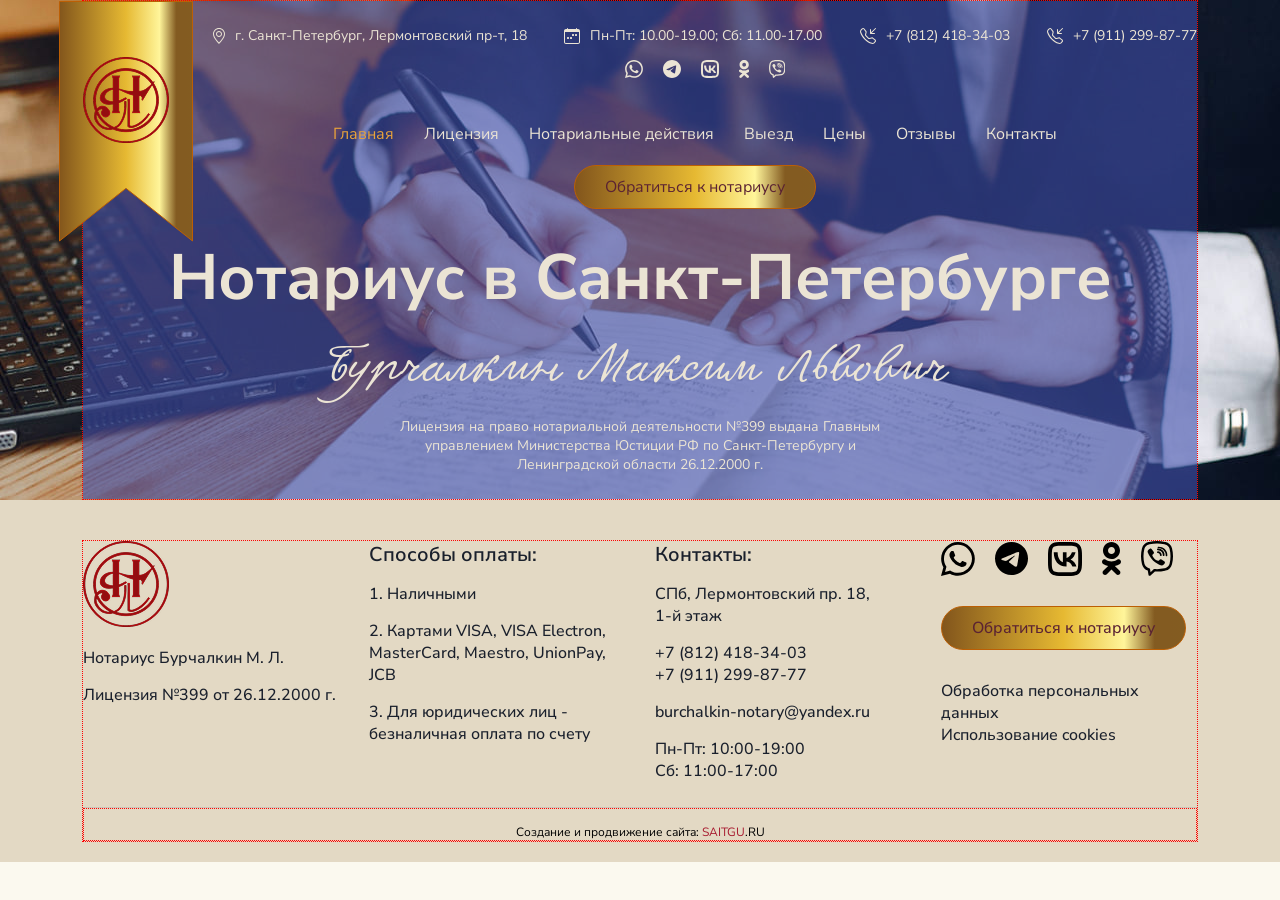
==== commit a53523ba: "сделал адаптив футера" ====
--- a/index.html
+++ b/index.html
@@ -172,6 +172,105 @@
         </div>
     </header>
 
+    <footer class="footer">
+        <div class="nb-container">
+            <div class="footer-top">
+                <div class="footer-top__item">
+                    <a class="footer-top__logo" href="/">
+                        <img src="img/logo.png" alt="лого">
+                    </a>
+                    <p>Нотариус Бурчалкин М. Л.</p>
+                    <p>Лицензия №399 от 26.12.2000 г.</p>
+                </div>
+                <div class="footer-top__item">
+                    <h5>Способы оплаты:</h5>
+                    <p>1. Наличными</p>
+                    <p>2. Картами VISA, VISA Electron, MasterCard, Maestro, UnionPay, JCB</p>
+                    <p>3. Для юридических лиц - безналичная оплата по счету</p>
+                </div>
+                <div class="footer-top__item">
+                    <h5>Контакты:</h5>
+                    <p>СПб, Лермонтовский пр. 18,<br>1-й этаж</p>
+                    <p><a class="footer-top__link" href="tel:78124183403"> +7 (812) 418-34-03</a><br>
+                        <a class="footer-top__link" href="tel:79112998777"> +7 (911) 299-87-77</a>
+                    </p>
+                    <p><a class="footer-top__link"
+                            href="mailto:burchalkin-notary@yandex.ru">burchalkin-notary@yandex.ru</a></p>
+                    <p>Пн-Пт: 10:00-19:00<br>
+                        Сб: 11:00-17:00<br>
+                        <!-- Вс: выходной -->
+                    </p>
+                </div>
+                <div class="footer-top__item">
+                    <ul class="social-list">
+                        <li class="social-list__item">
+                            <a class="social-list__link" href="#">
+                                <svg width="34" height="34" viewBox="0 0 34 34" fill="none"
+                                    xmlns="http://www.w3.org/2000/svg">
+                                    <path
+                                        d="M28.9028 4.94369C25.7282 1.75291 21.4953 0 16.9879 0C7.70633 0 0.145402 7.56094 0.137325 16.8425C0.137325 19.8152 0.912804 22.7071 2.38298 25.2678L0 34L8.93417 31.6574C11.3979 32.9983 14.1687 33.7092 16.9879 33.7092H16.9959C26.2775 33.7092 33.8384 26.1483 33.8465 16.8586C33.8384 12.3592 32.0855 8.1264 28.9028 4.94369ZM16.9879 30.8577C14.4675 30.8577 12.0038 30.1791 9.85505 28.9028L9.34614 28.5959L4.04703 29.9853L5.46067 24.8154L5.12947 24.2823C3.72392 22.0527 2.98883 19.4759 2.98883 16.8344C2.98883 9.12806 9.27344 2.84343 16.9959 2.84343C20.736 2.84343 24.2499 4.30554 26.8994 6.94702C29.5409 9.59658 30.995 13.1105 30.995 16.8506C30.9869 24.5811 24.7023 30.8577 16.9879 30.8577ZM24.6699 20.3725C24.2499 20.1625 22.1819 19.1447 21.7942 18.9993C21.4065 18.862 21.1237 18.7893 20.8491 19.2093C20.5664 19.6294 19.7586 20.5826 19.5162 20.8572C19.2739 21.1399 19.0235 21.1723 18.6034 20.9622C18.1834 20.7522 16.8263 20.3079 15.2188 18.87C13.9667 17.7553 13.1266 16.374 12.8762 15.9539C12.6339 15.5339 12.852 15.3077 13.062 15.0976C13.2478 14.9119 13.482 14.6049 13.6921 14.3626C13.9021 14.1202 13.9748 13.9425 14.1121 13.6598C14.2494 13.3771 14.1848 13.1347 14.0798 12.9247C13.9748 12.7147 13.1347 10.6386 12.7793 9.79853C12.44 8.97458 12.0926 9.08767 11.8341 9.07959C11.5918 9.06344 11.3091 9.06344 11.0264 9.06344C10.7436 9.06344 10.2913 9.16845 9.90352 9.5885C9.51578 10.0086 8.43334 11.0264 8.43334 13.1024C8.43334 15.1784 9.94391 17.1737 10.1539 17.4564C10.364 17.7391 13.1185 21.9881 17.3433 23.8137C18.3449 24.2499 19.1285 24.5084 19.7424 24.7023C20.7522 25.0254 21.665 24.977 22.392 24.8719C23.1998 24.7508 24.88 23.8541 25.2354 22.8686C25.5828 21.8831 25.5827 21.043 25.4777 20.8653C25.3727 20.6876 25.09 20.5826 24.6699 20.3725Z" />
+                                </svg>
+                            </a>
+                        </li>
+                        <li class="social-list__item">
+                            <a class="social-list__link" href="#">
+                                <svg width="33" height="33" viewBox="0 0 33 33" fill="none"
+                                    xmlns="http://www.w3.org/2000/svg">
+                                    <path
+                                        d="M33 16.5C33 25.6127 25.6127 33 16.5 33C7.3873 33 0 25.6127 0 16.5C0 7.3873 7.3873 0 16.5 0C25.6127 0 33 7.3873 33 16.5ZM17.0914 12.1811C15.4865 12.8486 12.279 14.2302 7.46894 16.3259C6.68785 16.6365 6.27869 16.9404 6.24144 17.2375C6.17849 17.7396 6.80731 17.9373 7.66361 18.2066C7.78009 18.2432 7.90077 18.2812 8.0245 18.3214C8.86696 18.5952 10.0002 18.9156 10.5894 18.9284C11.1238 18.9399 11.7202 18.7196 12.3787 18.2674C16.8729 15.2337 19.1929 13.7003 19.3385 13.6673C19.4413 13.6439 19.5837 13.6146 19.6801 13.7004C19.7766 13.7861 19.7671 13.9485 19.7569 13.9921C19.6946 14.2576 17.2263 16.5524 15.9489 17.74C15.5507 18.1102 15.2682 18.3728 15.2104 18.4328C15.0811 18.5672 14.9493 18.6942 14.8226 18.8164C14.0399 19.5709 13.453 20.1367 14.8551 21.0606C15.5288 21.5047 16.068 21.8718 16.6059 22.2381C17.1933 22.6382 17.7792 23.0372 18.5373 23.5341C18.7304 23.6607 18.9149 23.7922 19.0946 23.9203C19.7782 24.4076 20.3924 24.8455 21.1511 24.7757C21.592 24.7351 22.0475 24.3205 22.2788 23.084C22.8254 20.1619 23.8998 13.8304 24.1481 11.2214C24.1699 10.9928 24.1425 10.7003 24.1205 10.5719C24.0986 10.4435 24.0526 10.2605 23.8857 10.125C23.688 9.96462 23.3828 9.9308 23.2463 9.9332C22.6257 9.94413 21.6736 10.2752 17.0914 12.1811Z" />
+                                </svg>
+                            </a>
+                        </li>
+                        <li class="social-list__item">
+                            <a class="social-list__link" href="#">
+                                <svg width="34" height="34" viewBox="0 0 34 34" fill="none"
+                                    xmlns="http://www.w3.org/2000/svg">
+                                    <path
+                                        d="M5.34516 5.3471C4.69569 6.00602 4.269 6.93115 4.03111 8.6889C3.78755 10.5108 3.78567 12.9237 3.78567 16.3958V17.6041C3.78567 21.0705 3.78755 23.4816 4.03111 25.3016C4.26711 27.0612 4.69568 27.992 5.34705 28.6566C6.00785 29.3042 6.93297 29.7328 8.68882 29.9688C10.5107 30.2124 12.9236 30.2161 16.3957 30.2161H17.604C21.0703 30.2161 23.4813 30.2124 25.3033 29.9688C27.061 29.7328 27.9918 29.3042 28.6564 28.6529C29.3039 27.9939 29.7325 27.0688 29.9685 25.3111C30.214 23.4891 30.2158 21.0762 30.2158 17.6041V16.3958C30.2158 12.9294 30.2121 10.5184 29.9704 8.69834C29.7325 6.9387 29.3039 6.00791 28.6526 5.34332C27.9937 4.69573 27.0685 4.26715 25.3108 4.03115C23.4889 3.78759 21.076 3.78381 17.604 3.78381H16.3957C12.9293 3.78381 10.5183 3.78759 8.69826 4.03115C6.93863 4.26715 6.00974 4.69573 5.34516 5.3471ZM16.3957 0.00776935H17.604C20.3321 0.00776935 23.1018 -0.0734158 25.8111 0.289085C27.9937 0.581728 29.842 1.20666 31.3184 2.66799L31.3335 2.68499C32.793 4.1652 33.4198 6.01357 33.7124 8.19801C34.073 10.9035 33.9919 13.6714 33.9919 16.3958V17.6041C33.9919 20.3304 34.0749 23.1002 33.7105 25.8114C33.4198 27.9939 32.793 29.8423 31.3317 31.3187L31.3147 31.3338C29.8364 32.7933 27.988 33.4182 25.8017 33.7127C23.0962 34.0734 20.3284 33.9922 17.604 33.9922H16.3957C13.6694 33.9922 10.8997 34.0734 8.19038 33.7109C6.00596 33.4182 4.1576 32.7933 2.68307 31.332L2.66608 31.315C1.20854 29.8348 0.581723 27.9864 0.289082 25.8019C-0.0734151 23.0983 0.00776928 20.3304 0.00776928 17.6041V16.3958C0.00776928 13.6695 -0.0734148 10.8998 0.29097 8.18857C0.581723 6.00602 1.20854 4.15764 2.66986 2.68121L2.68496 2.66611C4.16516 1.20666 6.01351 0.581728 8.19793 0.287197C10.9053 -0.0715276 13.6731 0.00776935 16.3957 0.00776935ZM5.73975 10.3504C5.921 19.1863 10.3389 24.4879 18.0873 24.4879H18.5404V19.4355C21.3838 19.7187 23.5361 21.8031 24.397 24.4879H28.4185C28.0062 22.9622 27.2751 21.5413 26.2734 20.3189C25.2717 19.0965 24.0221 18.1004 22.6072 17.3965C23.8748 16.6242 24.9697 15.599 25.8233 14.3847C26.677 13.1704 27.2712 11.7932 27.5689 10.339H23.9212C23.1283 13.1484 20.772 15.6972 18.5404 15.9351V10.3504H14.8815V20.1379C12.6159 19.5715 9.7612 16.8301 9.63659 10.3504H5.73975Z" />
+                                </svg>
+                            </a>
+                        </li>
+                        <li class="social-list__item">
+                            <a class="social-list__link" href="#">
+                                <svg width="19" height="33" viewBox="0 0 19 33" fill="none"
+                                    xmlns="http://www.w3.org/2000/svg">
+                                    <path
+                                        d="M9.47729 17.0629C4.82979 17.0629 0.967017 13.1919 0.967017 8.61146C0.967017 3.8726 4.82979 0 9.47893 0C14.286 0 17.9892 3.87095 17.9892 8.61146C17.9855 9.72521 17.7632 10.8273 17.3348 11.8549C16.9065 12.8825 16.2805 13.8154 15.4927 14.6003C14.7049 15.3852 13.7707 16.0069 12.7434 16.4297C11.716 16.8525 10.6157 17.0682 9.50525 17.0645L9.47729 17.0629ZM9.47729 4.97811C7.50971 4.97811 6.01264 6.63638 6.01264 8.61311C6.01264 10.5865 7.50971 12.0881 9.47893 12.0881C11.5271 12.0881 12.9452 10.5865 12.9452 8.61311C12.9469 6.63473 11.5271 4.97811 9.47729 4.97811ZM12.8663 24.0953L17.675 28.7566C18.6209 29.7812 18.6209 31.2827 17.675 32.2315C16.6517 33.2562 15.074 33.2562 14.286 32.2315L9.47893 27.491L4.82979 32.2315C4.35763 32.7051 3.7259 32.941 3.01521 32.941C2.46409 32.941 1.834 32.7034 1.28124 32.2315C0.335286 31.2827 0.335286 29.7812 1.28124 28.7549L6.16728 24.0936C4.40282 23.5694 2.71017 22.8272 1.12824 21.8842C-0.0546105 21.2523 -0.289864 19.6732 0.340222 18.4868C1.12824 17.3021 2.54634 16.987 3.80816 17.7773C5.51679 18.8231 7.47973 19.3764 9.4814 19.3764C11.4831 19.3764 13.446 18.8231 15.1546 17.7773C16.4165 16.987 17.9119 17.3021 18.6209 18.4868C19.3316 19.6732 19.0141 21.2506 17.9102 21.8842C16.4148 22.833 14.6808 23.5441 12.8679 24.0969L12.8663 24.0953Z" />
+                                </svg>
+                            </a>
+                        </li>
+                        <li class="social-list__item">
+                            <a class="social-list__link" href="#">
+                                <svg width="32" height="35" viewBox="0 0 32 35" fill="none"
+                                    xmlns="http://www.w3.org/2000/svg">
+                                    <path
+                                        d="M9.82405 7.57209C9.51794 7.52851 9.20572 7.58842 8.9396 7.74181H8.91654C8.2989 8.09407 7.74221 8.5376 7.26786 9.05959C6.87258 9.50311 6.65846 9.95145 6.60247 10.3838C6.56952 10.64 6.59258 10.8993 6.66999 11.1443L6.69964 11.1603C7.14434 12.4301 7.72409 13.6518 8.43231 14.8014C9.34591 16.416 10.4696 17.9093 11.7758 19.2447L11.8153 19.2992L11.8779 19.344L11.9158 19.3872L11.9619 19.4257C13.3404 20.6991 14.8801 21.7968 16.5439 22.6921C18.4462 23.6992 19.6008 24.1748 20.2942 24.3733V24.3829C20.4968 24.4438 20.6813 24.471 20.8674 24.471C21.4582 24.4298 22.0175 24.1963 22.4551 23.8081C22.9904 23.347 23.4433 22.8042 23.7958 22.2005V22.1893C24.1268 21.5809 24.0148 21.0076 23.5372 20.6185C22.5786 19.8026 21.5411 19.0787 20.4391 18.4569C19.7013 18.0679 18.9519 18.3032 18.6488 18.6971L18.0015 19.4913C17.6688 19.8852 17.066 19.8308 17.066 19.8308L17.0496 19.8404C12.5515 18.7243 11.3508 14.2971 11.3508 14.2971C11.3508 14.2971 11.2948 13.695 11.7115 13.3876L12.5219 12.7535C12.9106 12.4461 13.1807 11.7192 12.764 11.0018C12.1259 9.93131 11.3829 8.92322 10.5454 7.9916C10.3623 7.77284 10.1057 7.62375 9.82076 7.57048M17.4251 5.64746C17.2067 5.64746 16.9972 5.73181 16.8428 5.88195C16.6883 6.03209 16.6016 6.23572 16.6016 6.44805C16.6016 6.66038 16.6883 6.86402 16.8428 7.01416C16.9972 7.1643 17.2067 7.24865 17.4251 7.24865C19.5069 7.24865 21.2363 7.90993 22.605 9.17807C23.3083 9.87139 23.8567 10.6928 24.2158 11.5927C24.5765 12.4941 24.7412 13.4564 24.6984 14.4204C24.6892 14.6327 24.7671 14.8399 24.9151 14.9963C25.0631 15.1528 25.2689 15.2457 25.4873 15.2546C25.7057 15.2635 25.9188 15.1877 26.0797 15.0439C26.2407 14.9 26.3362 14.6999 26.3454 14.4876C26.3945 13.302 26.1921 12.1193 25.7508 11.013C25.3074 9.90114 24.6323 8.89044 23.7678 8.04444L23.7513 8.02842C22.0532 6.45126 19.9055 5.64746 17.4251 5.64746Z" />
+                                    <path
+                                        d="M16.8829 7.53104C16.6487 7.53104 16.4242 7.62278 16.2586 7.78607C16.093 7.94936 16 8.17083 16 8.40177C16 8.6327 16.093 8.85417 16.2586 9.01746C16.4242 9.18076 16.6487 9.27249 16.8829 9.27249H16.9129C18.5232 9.38569 19.6957 9.91509 20.5167 10.7841C21.359 11.6792 21.7951 12.792 21.7616 14.1677C21.7562 14.3987 21.844 14.6222 22.0058 14.7893C22.1675 14.9563 22.39 15.0532 22.6241 15.0585C22.8583 15.0638 23.085 14.9771 23.2543 14.8176C23.4237 14.6581 23.5219 14.4387 23.5273 14.2078C23.5697 12.4019 22.9799 10.8433 21.811 9.59989V9.5964C20.6156 8.33211 18.9752 7.66339 17.0012 7.53278L16.9711 7.5293L16.8829 7.53104Z" />
+                                    <path
+                                        d="M16.9613 10.3559C16.843 10.3456 16.7239 10.359 16.611 10.3954C16.498 10.4318 16.3937 10.4905 16.3041 10.568C16.2144 10.6454 16.1414 10.74 16.0894 10.8461C16.0374 10.9522 16.0074 11.0677 16.0012 11.1856C15.995 11.3034 16.0128 11.4214 16.0535 11.5323C16.0941 11.6432 16.1568 11.7448 16.2379 11.8311C16.3189 11.9174 16.4166 11.9865 16.5251 12.0344C16.6336 12.0823 16.7507 12.108 16.8694 12.1099C17.6081 12.1486 18.0799 12.37 18.3768 12.667C18.6755 12.9658 18.8982 13.4456 18.9388 14.196C18.941 14.3139 18.9671 14.4302 19.0154 14.5379C19.0638 14.6456 19.1334 14.7425 19.2202 14.8229C19.3071 14.9033 19.4092 14.9654 19.5207 15.0057C19.6322 15.0459 19.7507 15.0634 19.8691 15.0572C19.9876 15.0509 20.1035 15.021 20.2101 14.9693C20.3167 14.9175 20.4116 14.8449 20.4894 14.7559C20.5672 14.6668 20.6261 14.5631 20.6627 14.4509C20.6993 14.3387 20.7129 14.2204 20.7025 14.1029C20.6459 13.0484 20.3137 12.1169 19.6333 11.4315C18.9494 10.7461 18.0181 10.4122 16.9613 10.3559Z" />
+                                    <path fill-rule="evenodd" clip-rule="evenodd"
+                                        d="M7.98785 0.885746C13.2642 -0.295249 18.7358 -0.295249 24.0121 0.885746L24.5743 1.01027C26.1163 1.35642 27.5324 2.12342 28.6657 3.22624C29.7989 4.32906 30.605 5.7246 30.9946 7.25814C32.3351 12.5427 32.3351 18.0789 30.9946 23.3635C30.605 24.897 29.7989 26.2925 28.6657 27.3954C27.5324 28.4982 26.1163 29.2652 24.5743 29.6113L24.0105 29.7358C20.7057 30.4748 17.3149 30.7536 13.934 30.5644L9.5349 34.506C9.36905 34.6547 9.16639 34.7561 8.94806 34.7996C8.72974 34.8431 8.50375 34.8271 8.29369 34.7533C8.08364 34.6795 7.89721 34.5506 7.75387 34.3801C7.61053 34.2096 7.51554 34.0036 7.4788 33.7838L6.75088 29.4303C5.35541 28.9947 4.09466 28.2084 3.08887 27.1463C2.08308 26.0843 1.36579 24.7819 1.00541 23.3635C-0.335138 18.0789 -0.335138 12.5427 1.00541 7.25814C1.39498 5.7246 2.20108 4.32906 3.33434 3.22624C4.4676 2.12342 5.88374 1.35642 7.42574 1.01027L7.98785 0.885746ZM23.4699 3.31483C18.5507 2.2137 13.4493 2.2137 8.53007 3.31483L7.9663 3.44101C6.87352 3.68705 5.87005 4.2311 5.067 5.01295C4.26395 5.79479 3.69265 6.78391 3.41635 7.87081C2.17771 12.7533 2.17771 17.8683 3.41635 22.7508C3.69278 23.8379 4.26433 24.8272 5.06769 25.609C5.87105 26.3909 6.87487 26.9348 7.96796 27.1806L8.11719 27.2138C8.3586 27.2679 8.57843 27.3928 8.74856 27.5726C8.9187 27.7524 9.03141 27.979 9.07228 28.2233L9.55977 31.1422L12.6638 28.3611C12.7878 28.2497 12.9328 28.1644 13.0903 28.1102C13.2478 28.056 13.4146 28.034 13.5808 28.0456C16.8955 28.28 20.2266 28.0311 23.4699 27.3068L24.032 27.1806C25.1251 26.9348 26.1289 26.3909 26.9323 25.609C27.7357 24.8272 28.3072 23.8379 28.5836 22.7508C29.8206 17.8694 29.8206 12.7539 28.5836 7.87081C28.3072 6.7837 27.7357 5.79443 26.9323 5.01257C26.1289 4.23071 25.1251 3.68677 24.032 3.44101L23.4699 3.31483Z" />
+                                </svg>
+                            </a>
+                        </li>
+                    </ul>
+                    <button class="accent-btn" type="button" data-modal="#main-form">Обратиться к нотариусу</button>
+                    <a class="footer-top__link" href="#">Обработка персональных данных</a><br>
+                    <a class="footer-top__link" href="#">Иcпользование cookies</a>
+                </div>
+            </div>
+            <div class="footer-bottom">
+                <div class="nb-container">
+                    <div class="saitguru">
+                        <a href="//saitgu.ru/" target="_blank">Cоздание и продвижение сайта:
+                            <span>SAITGU</span>.RU</a>
+                    </div>
+                </div>
+            </div>
+        </div>
+    </footer>
+
     <form id="main-form" class="main-form" action="#" style="display: none;">
         <div class="main-form__inner">
             <h2>Обратиться к нотариусу</h2>
--- a/css/main.css
+++ b/css/main.css
@@ -144,7 +144,7 @@
   background-repeat: no-repeat;
   background-position: center center;
   background-size: cover;
-  min-height: 500px;
+  height: 500px;
 }
 .header-main .nb-container {
   position: relative;
@@ -169,7 +169,7 @@
   font-size: 64px;
   text-align: center;
   color: #ebe4d4;
-  margin-top: 34px;
+  padding: 0px 12px;
 }
 .header-main h2 {
   font-family: "Kobzar KS";
@@ -178,15 +178,18 @@
   text-align: center;
   color: #ebe4d4;
   margin-top: 10px;
+  padding: 0px 12px;
 }
 .header-main h3 {
   font-size: 14px;
   margin: 0 auto;
   margin-top: auto;
-  margin-bottom: 50px;
+  margin-bottom: 25px;
   color: #ebe4d4;
   font-weight: 400;
-  width: 600px;
+  width: 48%;
+  padding: 0px 12px;
+  text-align: center;
 }
 
 .header-page {
@@ -221,9 +224,11 @@
   display: flex;
   justify-content: space-between;
   align-items: center;
-  height: 70px;
   color: #ebe4d4;
   font-size: 14px;
+  padding: 25px 0;
+  padding-left: 130px;
+  margin-bottom: 8px;
 }
 .top-contacts__item {
   display: flex;
@@ -247,11 +252,16 @@
 .menu-wrap {
   display: flex;
   align-items: center;
+  padding-left: 130px;
+  margin-bottom: 75px;
 }
 .menu-wrap .logo {
   width: 86px;
   height: 86px;
-  margin-right: 60px;
+  margin-right: 44px;
+  position: absolute;
+  top: 56px;
+  left: 0px;
 }
 .menu-wrap .accent-btn {
   margin-left: auto;
@@ -262,7 +272,6 @@
 .main-nav {
   position: relative;
   display: flex;
-  border: 1px dotted gray;
 }
 
 .toggle-menu,
@@ -435,6 +444,7 @@
   font-weight: 400;
   margin-bottom: 15px;
   text-align: center;
+  line-height: 1;
 }
 .main-form__input-wrap {
   display: flex;
@@ -446,7 +456,7 @@
   flex: 1;
   min-width: 0;
   background-color: #fbf9ef;
-  padding: 24px 30px;
+  padding: 12px 15px;
   border: 1px solid #bc5f04;
   outline: none;
 }
@@ -459,10 +469,11 @@
 .main-form__textarea {
   width: 100%;
   background-color: #fbf9ef;
-  padding: 24px 30px;
+  padding: 12px 15px;
   border: 1px solid #bc5f04;
   resize: none;
   outline: none;
+  height: 132px;
 }
 .main-form__textarea::-moz-placeholder {
   color: #1e2a2a;
@@ -1134,7 +1145,7 @@
 
 .footer {
   background-color: #e3d9c4;
-  padding: 50px 0 20px 0;
+  padding: 40px 0 20px 0;
 }
 .footer .saitguru {
   display: flex;
@@ -1185,14 +1196,39 @@
 .footer-top .accent-btn {
   margin-top: 30px;
   margin-bottom: 30px;
+  display: block;
 }
 
 @media (max-width: 1399px) {
   .nb-container {
     max-width: 1116px;
   }
-  .menu-wrap .logo {
-    margin-right: 4px;
+  .menu-wrap {
+    flex-direction: column;
+    margin-bottom: 25px;
+  }
+  .top-contacts {
+    flex-wrap: wrap;
+    row-gap: 15px;
+    margin-bottom: 20px;
+  }
+  .top-contacts__item:last-child {
+    width: 100%;
+  }
+  .social-list {
+    margin: 0 auto;
+  }
+  .menu-wrap {
+    padding-left: 110px;
+  }
+  .menu-wrap .accent-btn {
+    margin-left: 0;
+  }
+  .main-nav {
+    margin-bottom: 20px;
+  }
+  .footer-top__item {
+    width: 23%;
   }
 }
 @media (max-width: 1199px) {
@@ -1200,33 +1236,32 @@
     max-width: 936px;
   }
   .top-contacts {
-    flex-wrap: wrap;
-    padding: 0 100px;
-    margin-bottom: 35px;
+    padding: 15px 0px;
+    padding-left: 130px;
   }
   .top-contacts__item {
     width: 50%;
     justify-content: center;
   }
-  .header-main {
-    min-height: 500px;
-  }
   .menu-wrap {
-    flex-direction: column;
+    margin-bottom: 5px;
   }
   .menu-wrap .logo {
     position: absolute;
     left: 0;
     top: 75px;
   }
-  .menu-list {
-    margin-bottom: 30px;
-  }
   .menu-wrap .accent-btn {
     margin-left: 0;
   }
   .header-main h1 {
     font-size: 60px;
+  }
+  .footer-top__item {
+    width: 27%;
+  }
+  .footer-top__item:first-child {
+    width: 15%;
   }
 }
 @media (max-width: 991px) {
@@ -1234,21 +1269,32 @@
     max-width: 696px;
   }
   .top-contacts {
-    padding: 0;
     flex-direction: column;
-    flex-wrap: nowrap;
-    height: auto;
-  }
-  .top-contacts__item {
-    margin: 5px 0;
+    height: 180px;
+    margin-bottom: 14px;
+    padding: 10px 0;
+    row-gap: unset;
+  }
+  .header-main {
+    height: 550px;
   }
   .header-main h1 {
-    font-size: 46px;
+    font-size: 45px;
+  }
+  .menu-wrap .accent-btn {
+    position: absolute;
+    top: 197px;
+    left: 224px;
+    z-index: 1;
+  }
+  .menu-wrap .logo {
+    top: 56px;
   }
   /* === Mobile MENU === */
   .menu-wrap {
     flex-direction: row;
     justify-content: end;
+    padding-left: 0;
   }
   .main-nav {
     order: 1;
@@ -1307,9 +1353,10 @@
     display: none;
     background-color: #404fac;
     position: absolute;
+    top: 60px;
     left: 0;
-    top: 52px;
-    width: 100%;
+    right: 12px;
+    width: auto;
     /* Отключаем hover-эффекты на мобильных устройствах */
   }
   .menu-list__item {
@@ -1408,10 +1455,62 @@
   .menu-list__link {
     padding: 13px 20px;
   }
+  .footer-top {
+    flex-wrap: wrap;
+    row-gap: 25px;
+  }
+  .footer-top__item {
+    width: 50%;
+  }
+  .footer-top__item:first-child {
+    width: 50%;
+  }
 }
 @media (max-width: 767px) {
   .nb-container {
     max-width: 516px;
+  }
+  .header-main {
+    height: 650px;
+  }
+  .top-contacts__item {
+    padding-left: 100px;
+    width: 100%;
+    text-align: center;
+  }
+  .top-contacts .social-list svg {
+    display: block;
+    margin-right: 0;
+  }
+  .top-contacts .social-list__item + .social-list__item {
+    margin-left: 15px;
+  }
+  .menu-wrap .accent-btn {
+    left: 182px;
+  }
+  .main-nav {
+    width: 100%;
+  }
+  .menu-list {
+    top: 60px;
+    left: 12px;
+    right: 12px;
+    width: auto;
+  }
+  .header-main h1 {
+    line-height: 1;
+    margin-bottom: 20px;
+  }
+  .header-main h2 {
+    line-height: 1;
+    margin-bottom: 20px;
+  }
+  .header-main h3 {
+    width: 100%;
+    text-align: center;
+  }
+  .footer-top__item {
+    padding: 0 5px;
   }
 }
 @media (max-width: 539px) {
@@ -1419,60 +1518,43 @@
     padding: 0 12px;
     max-width: 100%;
   }
+  .header-main {
+    min-height: 650px;
+    height: auto;
+  }
+  .burger-btn {
+    margin-right: 0;
+  }
+  .menu-list {
+    left: 0;
+    right: 0;
+  }
+  .top-contacts {
+    height: 241px;
+  }
+  .top-contacts__item {
+    padding-left: 144px;
+  }
+  .top-contacts svg {
+    display: none;
+  }
   .logo-bg {
     left: 12px;
   }
   .menu-wrap .logo {
     left: 36px;
-    top: 56px;
-  }
-  .top-contacts {
-    align-items: end;
-    height: 241px;
-    margin-bottom: 20px;
-  }
-  .top-contacts__item {
-    justify-content: start;
-    margin: 8px 0;
-    padding-left: 146px;
+  }
+  .menu-wrap .accent-btn {
+    left: 12px;
+    top: 258px;
+  }
+  .footer-top {
+    flex-direction: column;
+  }
+  .footer-top__item {
     width: 100%;
   }
-  .top-contacts svg {
-    display: none;
-  }
-  .top-contacts .social-list svg {
-    display: block;
-    height: 22px;
-    margin-right: 0;
-  }
-  .top-contacts .social-list__item + .social-list__item {
-    margin-left: 10px;
-  }
-  .menu-wrap .accent-btn {
-    position: absolute;
-    top: 265px;
-    left: 12px;
-    z-index: 1;
-  }
-  .main-nav {
+  .footer-top__item:first-child {
     width: 100%;
   }
-  .menu-list {
-    top: 60px;
-  }
-  .header-main h1 {
-    line-height: 1;
-    margin-bottom: 20px;
-  }
-  .header-main h2 {
-    line-height: 1;
-    margin-bottom: 20px;
-  }
-  .header-main h3 {
-    width: 100%;
-    text-align: center;
-  }
-  .burger-btn {
-    margin-right: 0;
-  }
 }
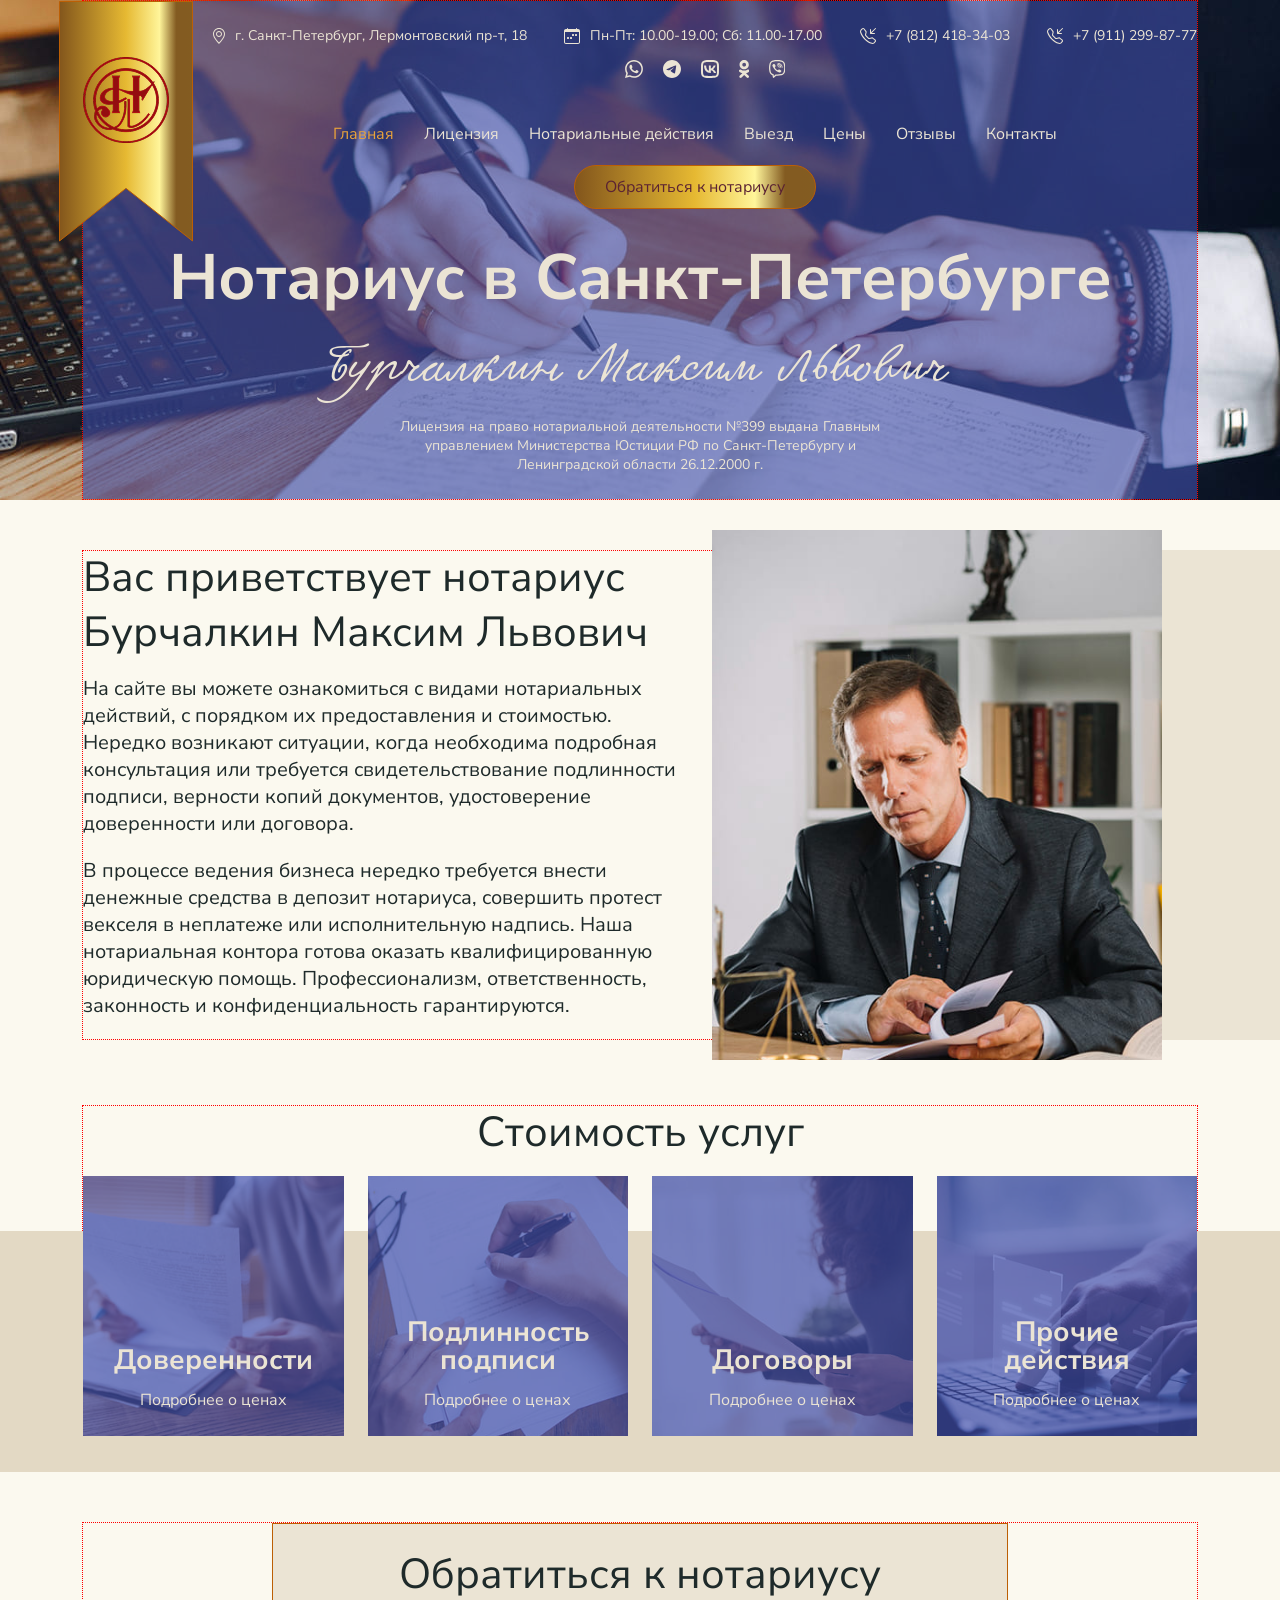
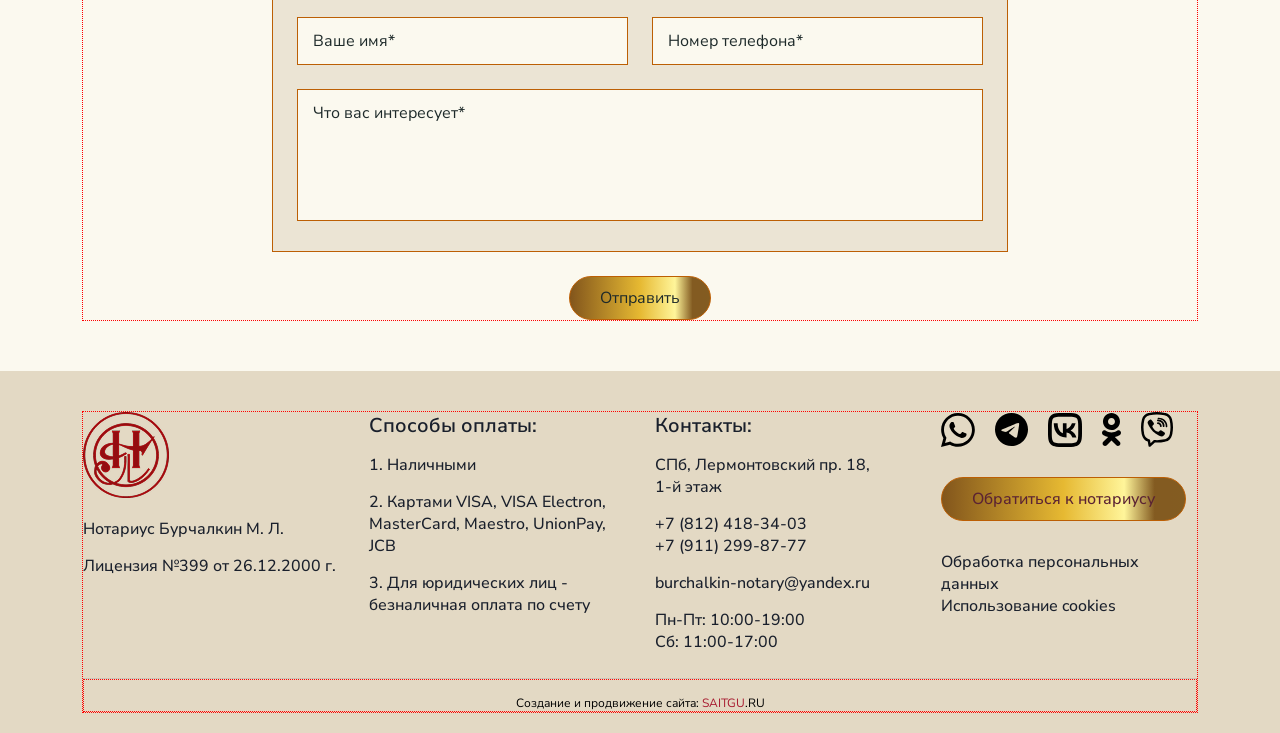
==== commit 45440ce8: "делаю адаптив главной, сделал форму" ====
--- a/index.html
+++ b/index.html
@@ -171,6 +171,80 @@
                 Санкт-Петербургу и Ленинградской области 26.12.2000 г.</h3>
         </div>
     </header>
+
+    <main class="main">
+        <section class="s-welcome">
+            <div class="nb-container">
+                <div class="s-welcome__text">
+                    <h2>Вас приветствует нотариус Бурчалкин Максим Львович</h2>
+                    <p>
+                        На сайте вы можете ознакомиться с видами нотариальных действий, с порядком их предоставления и
+                        стоимостью. Нередко возникают ситуации, когда необходима подробная консультация или требуется
+                        свидетельствование подлинности подписи, верности копий документов, удостоверение доверенности
+                        или договора.
+                    </p>
+                    <p>
+                        В процессе ведения бизнеса нередко требуется внести денежные средства в депозит нотариуса,
+                        совершить протест векселя в неплатеже или исполнительную надпись.
+                        Наша нотариальная контора готова оказать квалифицированную юридическую помощь. Профессионализм,
+                        ответственность, законность и конфиденциальность гарантируются.
+                    </p>
+                </div>
+                <div class="s-welcome__img">
+                    <img src="img/foto-notarius.jpg"></img>
+                </div>
+            </div>
+            <div class="s-welcome__out-right"></div>
+        </section>
+
+        <section class="s-pricelinks">
+            <div class="nb-container">
+                <h2>Стоимость услуг</h2>
+                <ul class="pricelinks-list">
+                    <li class="pricelinks-list__item">
+                        <a class="pricelinks-list__link" href="#" style="background-image: url(img/doverennosti.jpg);">
+                            <p class="pricelinks-list__item-title">Доверенности</p>
+                            <span>Подробнее о ценах</span>
+                        </a>
+                    </li>
+                    <li class="pricelinks-list__item">
+                        <a class="pricelinks-list__link" href="#" style="background-image: url(img/podlinnost-podpisi.jpg);">
+                            <p class="pricelinks-list__item-title">Подлинность подписи</p>
+                            <span>Подробнее о ценах</span>
+                        </a>
+                    </li>
+                    <li class="pricelinks-list__item">
+                        <a class="pricelinks-list__link" href="#" style="background-image: url(img/dogovory.jpg);">
+                            <p class="pricelinks-list__item-title">Договоры</p>
+                            <span>Подробнее о ценах</span>
+                        </a>
+                    </li>
+                    <li class="pricelinks-list__item">
+                        <a class="pricelinks-list__link" href="#" style="background-image: url(img/prochie-dejstviya.jpg);">
+                            <p class="pricelinks-list__item-title">Прочие действия</p>
+                            <span>Подробнее о ценах</span>
+                        </a>
+                    </li>
+                </ul>
+            </div>
+        </section>
+
+        <section class="s-writeus">
+            <div class="nb-container">
+                <form class="main-form" action="#">
+                    <div class="main-form__inner">
+                        <h2>Обратиться к нотариусу</h2>
+                        <div class="main-form__input-wrap">
+                            <input class="main-form__input" type="text" placeholder="Ваше имя*">
+                            <input class="main-form__input" type="tel" placeholder="Номер телефона*">
+                        </div>
+                        <textarea class="main-form__textarea" placeholder="Что вас интересует*"></textarea>
+                    </div>
+                    <button class="accent-btn" type="submit">Отправить</button>
+                </form>
+            </div>
+        </section>
+    </main>
 
     <footer class="footer">
         <div class="nb-container">
--- a/css/main.css
+++ b/css/main.css
@@ -310,7 +310,7 @@
 /* --------s-popular-------- */
 .s-pricelinks {
   position: relative;
-  padding: 15px 0 40px 0;
+  padding: 15px 0 35px 0;
 }
 .s-pricelinks::before {
   content: "";
@@ -322,9 +322,10 @@
 }
 .s-pricelinks h2 {
   text-align: center;
-  font-size: 48px;
+  font-size: 42px;
   font-weight: 400;
-  margin-bottom: 25px;
+  margin-bottom: 15px;
+  line-height: 1.3;
 }
 
 .pricelinks-list {
@@ -379,24 +380,19 @@
 
 /* --------welcome-------- */
 .s-welcome {
-  padding: 60px 0;
+  padding: 50px 0;
   background: #fbf9ef;
   position: relative;
-}
-.s-welcome__text {
-  width: 635px;
 }
 .s-welcome h2 {
   font-size: 42px;
   font-weight: 400;
-  margin-bottom: 14px;
+  margin-bottom: 15px;
+  line-height: 1.3;
 }
 .s-welcome__text {
+  width: 50%;
   font-size: 20px;
-  z-index: 1;
-}
-.s-welcome__text p + p {
-  margin-top: 28px;
 }
 .s-welcome .nb-container {
   position: relative;
@@ -405,19 +401,20 @@
   position: absolute;
   z-index: 1;
   right: 35px;
-  bottom: -60px;
+  top: 50%;
+  transform: translateY(-50%);
 }
 .s-welcome__img img {
   width: 450px;
-  height: 570px;
+  height: 530px;
   -o-object-fit: cover;
      object-fit: cover;
 }
 .s-welcome__out-right {
   position: absolute;
-  top: 60px;
+  top: 50px;
   right: 0;
-  bottom: 60px;
+  bottom: 50px;
   width: 43%;
   background-color: #ebe4d4;
   z-index: 0;
@@ -425,7 +422,7 @@
 
 /* --------write-us-------- */
 .s-writeus {
-  padding: 70px 0;
+  padding: 50px 0;
   background-color: #fbf9ef;
 }
 
@@ -444,7 +441,7 @@
   font-weight: 400;
   margin-bottom: 15px;
   text-align: center;
-  line-height: 1;
+  line-height: 1.3;
 }
 .main-form__input-wrap {
   display: flex;
@@ -485,6 +482,14 @@
   color: #1e2a2a;
   display: block;
   margin: 0 auto;
+}
+
+.modal a.close-modal {
+  background-image: url(../img/icons/close.svg);
+  top: -10px;
+  right: -10px;
+  width: 40px;
+  height: 40px;
 }
 
 /* --------s-uslugi-------- */
@@ -1230,6 +1235,12 @@
   .footer-top__item {
     width: 23%;
   }
+  .s-welcome__text {
+    width: 55%;
+  }
+  .pricelinks-list__link {
+    height: 260px;
+  }
 }
 @media (max-width: 1199px) {
   .nb-container {
@@ -1262,6 +1273,25 @@
   }
   .footer-top__item:first-child {
     width: 15%;
+  }
+  .s-welcome__text {
+    width: 62%;
+  }
+  .s-welcome__img {
+    right: 0;
+  }
+  .s-welcome__img img {
+    width: 340px;
+    height: 430px;
+  }
+  .s-welcome__out-right {
+    width: 36%;
+  }
+  .pricelinks-list__item-title {
+    font-size: 23px;
+  }
+  .pricelinks-list__link {
+    height: 215px;
   }
 }
 @media (max-width: 991px) {
@@ -1367,87 +1397,6 @@
   .menu-list__item:last-child {
     border-bottom: none;
   }
-  .menu-list__item--submenu > div {
-    display: flex;
-    align-items: center;
-    justify-content: space-between;
-    width: 100%;
-  }
-  .menu-list__item--submenu:hover .submenu-list {
-    display: none;
-  }
-  .menu-list__item--submenu > div > a::after {
-    display: none;
-  }
-  .menu-list__item--submenu {
-    /* flex-direction: column;
-    это вроде не нужно */
-  }
-  .menu-list__item--submenu:hover .menu-list__link {
-    color: #ecf0f1;
-  }
-  .menu-list__item--submenu .menu-list__link:hover {
-    background-color: #2c3e50;
-    color: #dfd684;
-  }
-  .toggle-submenu {
-    display: flex !important;
-    width: 44px;
-    height: 44px;
-    background: none;
-    border: none;
-    cursor: pointer;
-    align-items: center;
-    justify-content: center;
-    padding: 0;
-    border-left: 1px solid #2c3e50;
-  }
-  .toggle-submenu:hover, .toggle-submenu:focus {
-    outline: none;
-    background-color: #2c3e50;
-  }
-  .toggle-submenu:hover .submenu-icon, .toggle-submenu:focus .submenu-icon {
-    fill: #dfd684;
-  }
-  .toggle-submenu .submenu-icon {
-    width: 30px;
-    height: 30px;
-    fill: #ecf0f1;
-    display: block;
-  }
-  .toggle-submenu .submenu-icon--closed {
-    display: block !important;
-  }
-  .toggle-submenu .submenu-icon--open {
-    display: none !important;
-  }
-  .toggle-submenu.open .submenu-icon--closed {
-    display: none !important;
-  }
-  .toggle-submenu.open .submenu-icon--open {
-    display: block !important;
-  }
-  .submenu-list {
-    display: none;
-    background-color: #2c3e50;
-    position: relative;
-    min-width: auto;
-    width: 100%;
-    left: 0;
-    top: 0;
-  }
-  .submenu-list.open {
-    display: flex !important;
-  }
-  .submenu-list__item {
-    border-bottom: 1px solid #34495e;
-  }
-  .submenu-list__item:last-child {
-    border-bottom: none;
-  }
-  .submenu-list__link {
-    padding: 13px 20px 13px 20px;
-  }
   /* потом убрать, когда будет двух уровневое меню */
   .menu-list__item + .menu-list__item {
     margin-left: 0;
@@ -1464,6 +1413,42 @@
   }
   .footer-top__item:first-child {
     width: 50%;
+  }
+  .s-welcome {
+    padding: 35px 0px;
+  }
+  .s-welcome h2 {
+    font-size: 30px;
+  }
+  .s-welcome__text {
+    font-size: 16px;
+  }
+  .s-welcome__img img {
+    width: 260px;
+    height: 340px;
+  }
+  .s-welcome__out-right {
+    top: 35px;
+    bottom: 35px;
+  }
+  .s-pricelinks h2 {
+    font-size: 30px;
+  }
+  .pricelinks-list {
+    grid-template-columns: repeat(2, 1fr);
+    row-gap: 24px;
+  }
+  .pricelinks-list__link {
+    height: 120px;
+  }
+  .s-writeus {
+    padding: 35px 0;
+  }
+  .main-form {
+    width: 100%;
+  }
+  .main-form h2 {
+    font-size: 30px;
   }
 }
 @media (max-width: 767px) {
@@ -1498,7 +1483,7 @@
     width: auto;
   }
   .header-main h1 {
-    line-height: 1;
+    line-height: 1.3;
     margin-bottom: 20px;
   }
   .header-main h2 {
@@ -1511,6 +1496,22 @@
   }
   .footer-top__item {
     padding: 0 5px;
+  }
+  .s-welcome__img {
+    position: static;
+    transform: none;
+  }
+  .s-welcome__text {
+    width: 100%;
+  }
+  .s-welcome__out-right {
+    display: none;
+  }
+  .s-welcome img {
+    margin: 0 auto;
+  }
+  .pricelinks-list__link {
+    height: 160px;
   }
 }
 @media (max-width: 539px) {
@@ -1557,4 +1558,21 @@
   .footer-top__item:first-child {
     width: 100%;
   }
+  .pricelinks-list {
+    grid-template-columns: repeat(1, 1fr);
+  }
+  .pricelinks-list__link {
+    height: 120px;
+  }
+  .main-form__input-wrap {
+    flex-direction: column;
+    row-gap: 24px;
+  }
+  .main-form.modal {
+    padding: 18px 12px;
+  }
+  .main-form__inner {
+    padding: 12px;
+    margin-bottom: 12px;
+  }
 }
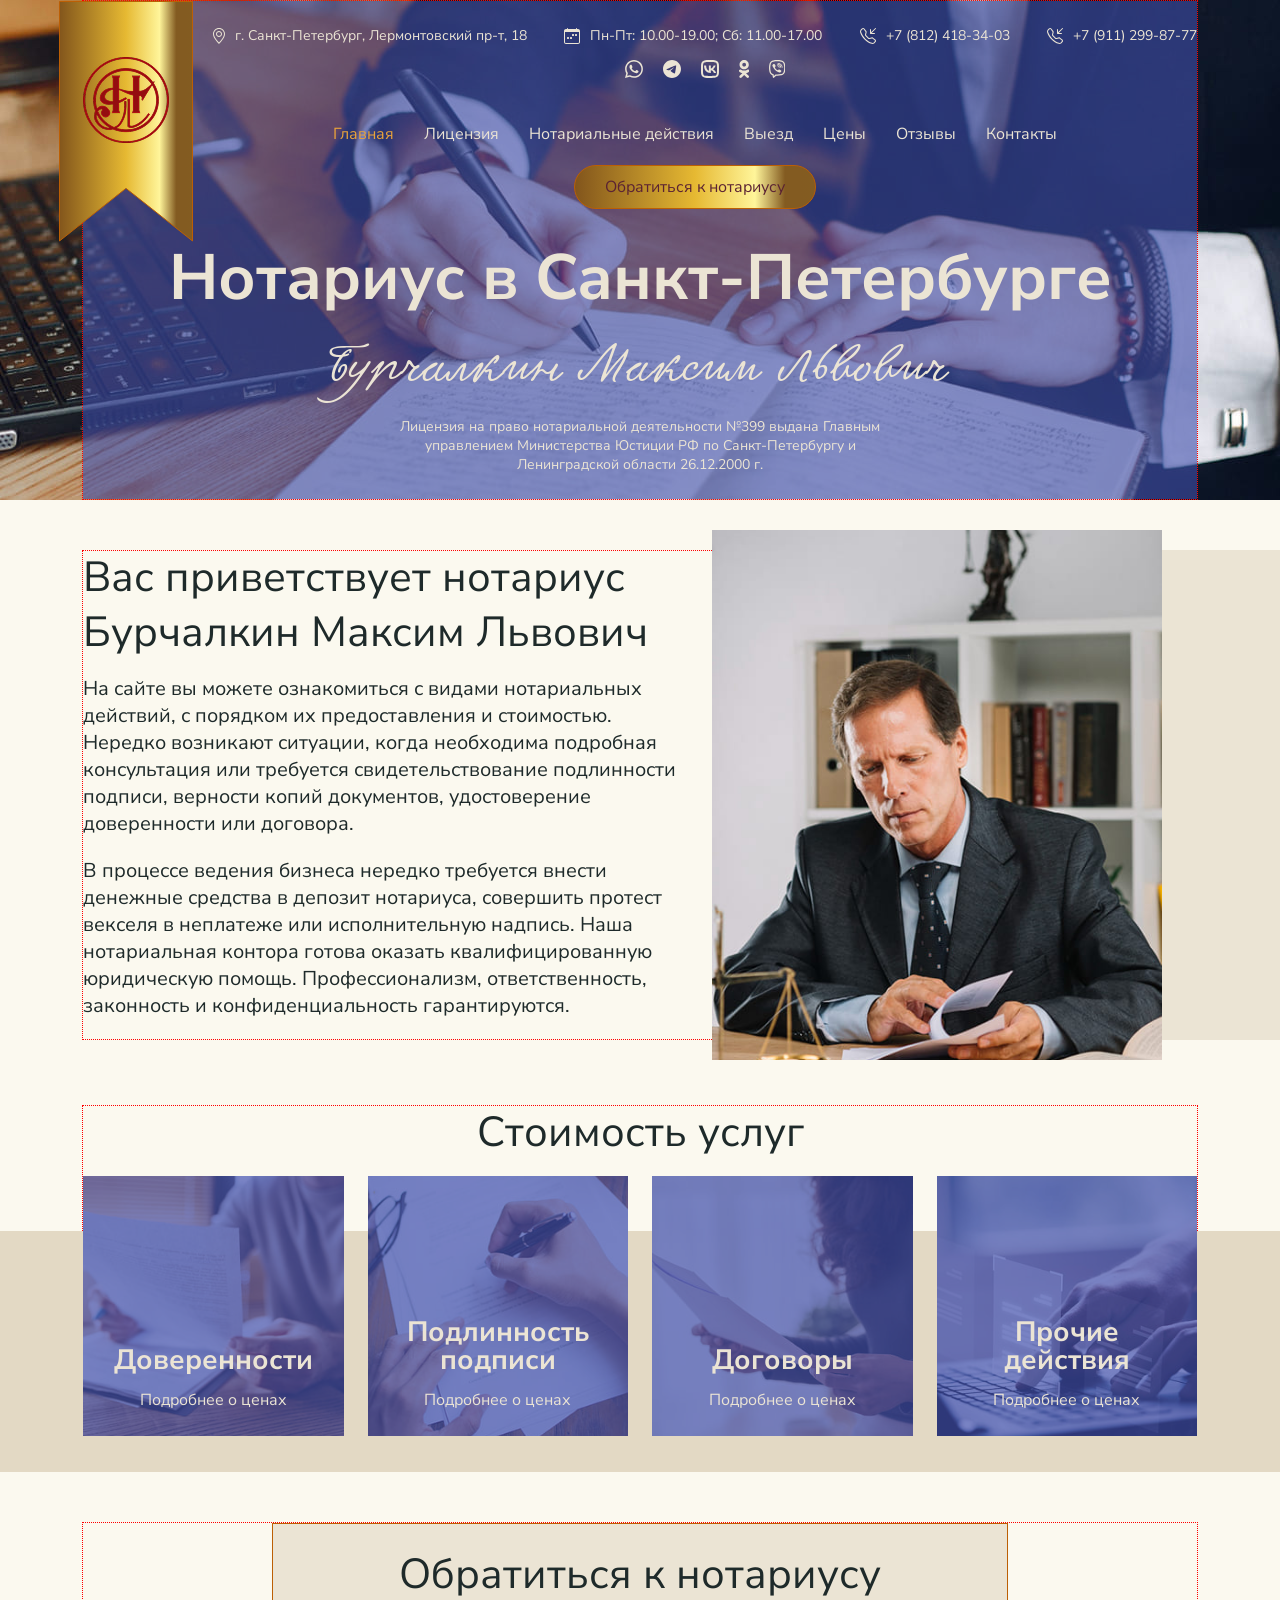
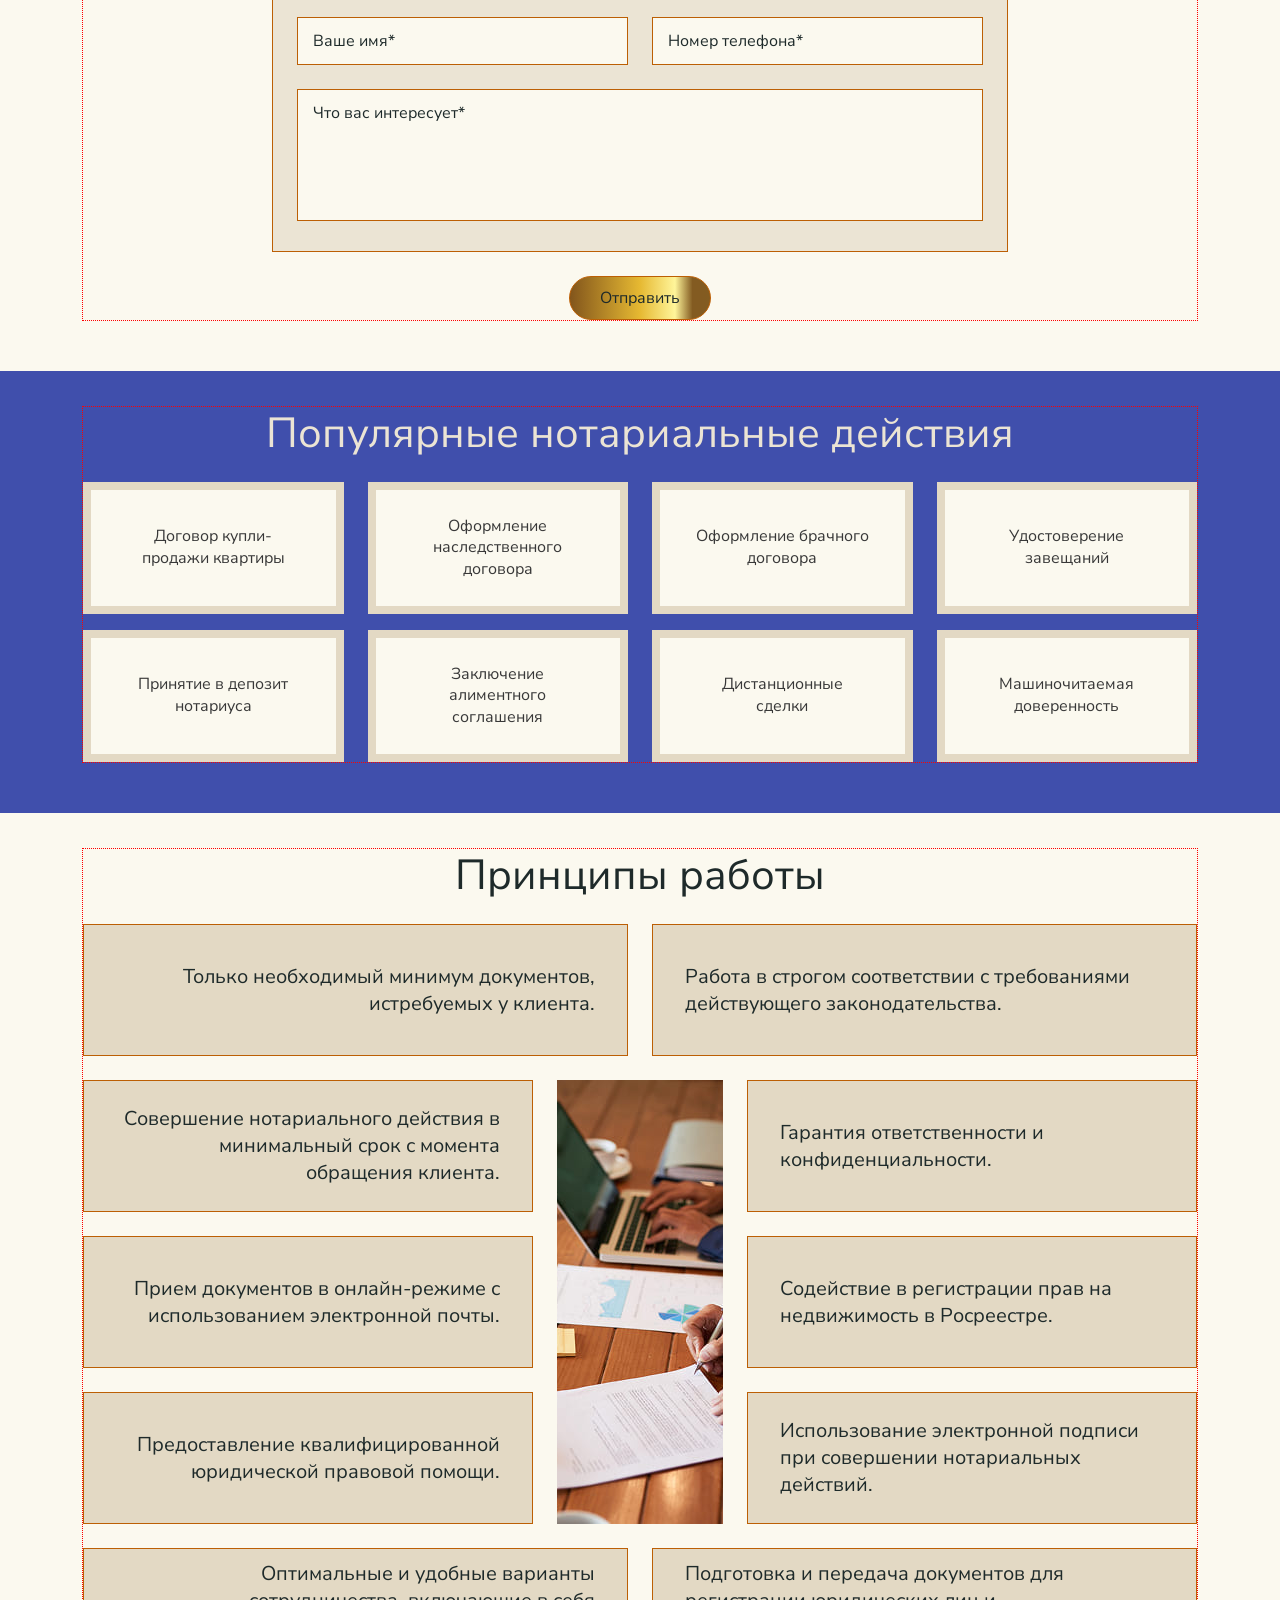
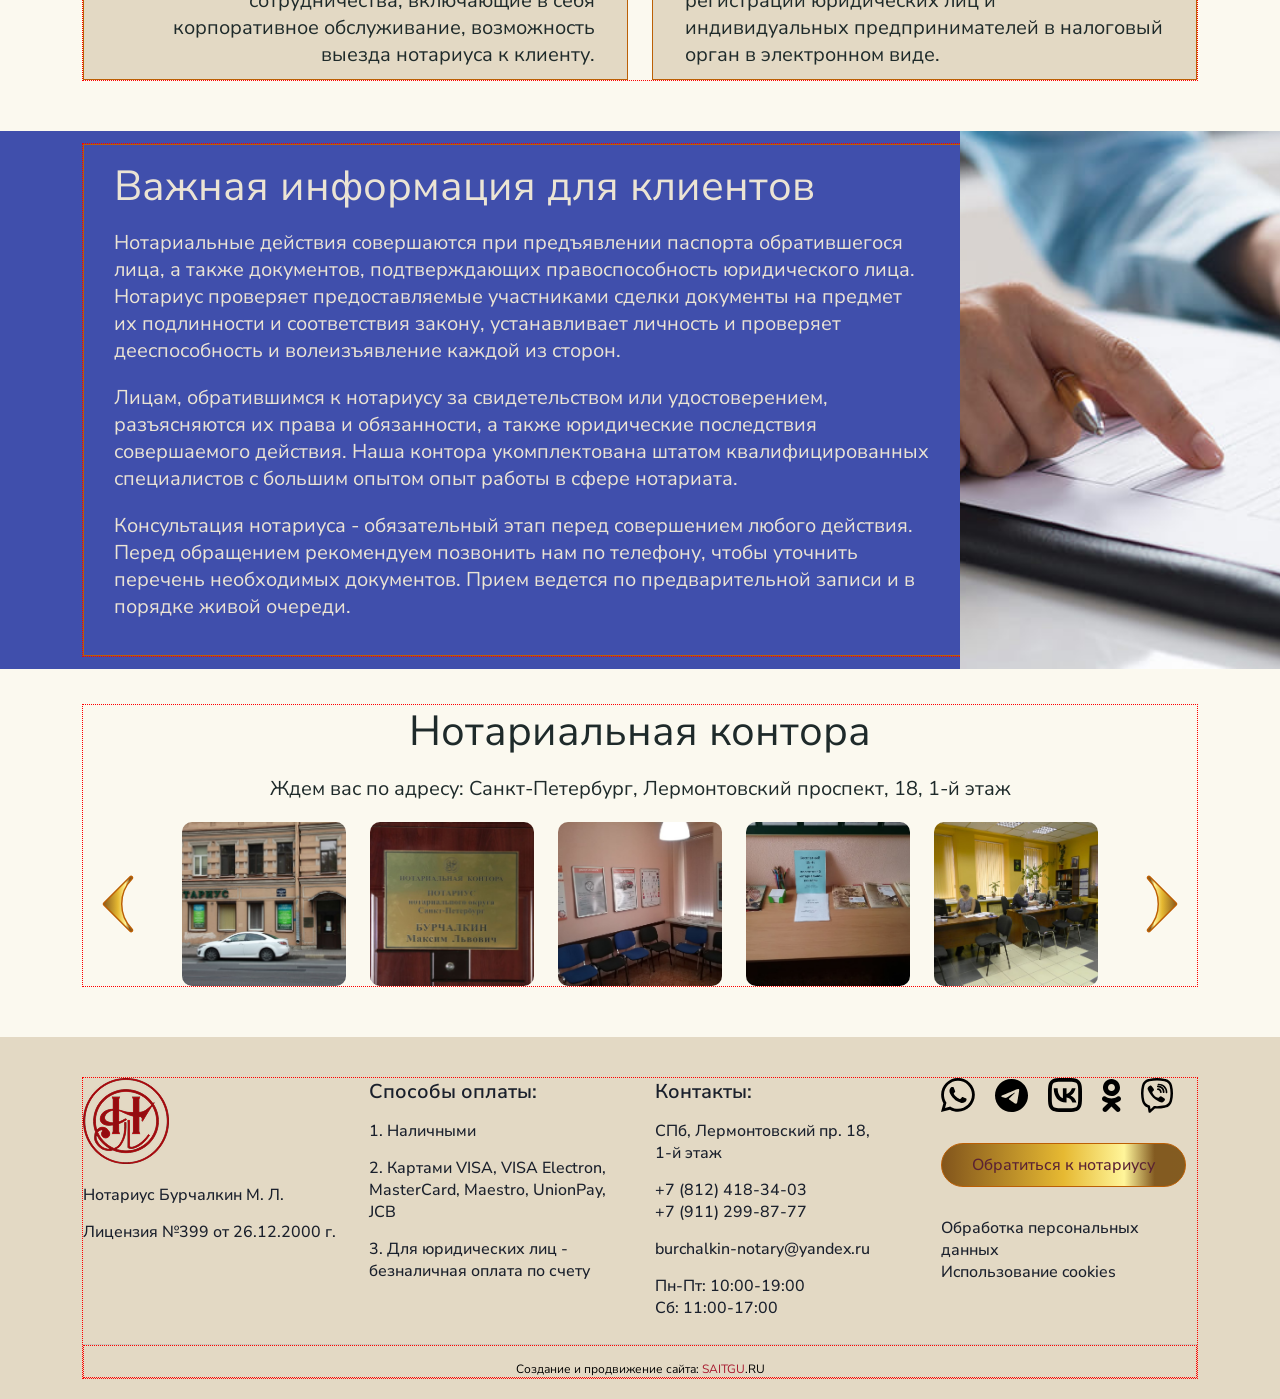
==== commit 7674342d: "сделал адаптив фото налереи на главной" ====
--- a/index.html
+++ b/index.html
@@ -244,6 +244,184 @@
                 </form>
             </div>
         </section>
+
+        <section class="s-uslugi">
+            <div class="nb-container">
+                <h2>Популярные нотариальные действия</h2>
+                <ul class="uslugi-list">
+                    <li class="uslugi-list__item">
+                        <a class="uslugi-list__link" href="#">
+                            <h3>Договор купли-продажи квартиры</h3>
+                        </a>
+                    </li>
+                    <li class="uslugi-list__item">
+                        <a class="uslugi-list__link" href="#">
+                            <h3>Оформление наследственного договора</h3>
+                        </a>
+                    </li>
+                    <li class="uslugi-list__item">
+                        <a class="uslugi-list__link" href="#">
+                            <h3>Оформление брачного договора</h3>
+                        </a>
+                    </li>
+                    <li class="uslugi-list__item">
+                        <a class="uslugi-list__link" href="#">
+                            <h3>Удостоверение завещаний</h3>
+                        </a>
+                    </li>
+                    <li class="uslugi-list__item">
+                        <a class="uslugi-list__link" href="#">
+                            <h3>Принятие в депозит нотариуса</h3>
+                        </a>
+                    </li>
+                    <li class="uslugi-list__item">
+                        <a class="uslugi-list__link" href="#">
+                            <h3>Заключение алиментного соглашения</h3>
+                        </a>
+                    </li>
+                    <li class="uslugi-list__item">
+                        <a class="uslugi-list__link" href="#">
+                            <h3>Дистанционные сделки</h3>
+                        </a>
+                    </li>
+                    <li class="uslugi-list__item">
+                        <a class="uslugi-list__link" href="#">
+                            <h3>Машиночитаемая доверенность</h3>
+                        </a>
+                    </li>
+                </ul>
+            </div>
+        </section>
+
+        <section class="s-concept">
+            <div class="nb-container">
+                <h2>Принципы работы</h2>
+                <div class="concept">
+                    <div class="concept__top-left">
+                        Только необходимый минимум документов, <br> истребуемых у клиента.
+                    </div>
+                    <div class="concept__top-right">
+                        Работа в строгом соответствии с требованиями действующего законодательства.
+                    </div>
+                    <div class="concept__img">
+                        <img src="img/concept.jpg" alt="">
+                    </div>
+                    <div class="concept__middle-left-1">
+                        Совершение нотариального действия в минимальный срок с момента <br> обращения клиента.
+                    </div>
+                    <div class="concept__middle-left-2">
+                        Прием документов в онлайн-режиме с использованием электронной почты.
+                    </div>
+                    <div class="concept__middle-left-3">
+                        Предоставление квалифицированной юридической правовой помощи.
+                    </div>
+                    <div class="concept__middle-right-1">
+                        Гарантия ответственности и конфиденциальности.
+                    </div>
+                    <div class="concept__middle-right-2">
+                        Содействие в регистрации прав на недвижимость в Росреестре.
+                    </div>
+                    <div class="concept__middle-right-3">
+                        Использование электронной подписи при совершении нотариальных действий.
+                    </div>
+                    <div class="concept__bottom-left">
+                        Оптимальные и удобные варианты сотрудничества, включающие в себя корпоративное обслуживание,
+                        возможность выезда нотариуса к клиенту.
+                    </div>
+                    <div class="concept__bottom-right">
+                        Подготовка и передача документов для регистрации юридических лиц и индивидуальных
+                        предпринимателей в налоговый орган в электронном виде.
+                    </div>
+                </div>
+            </div>
+        </section>
+
+        <section class="s-info">
+            <div class="s-info__left"></div>
+            <div class="s-info__right"></div>
+            <div class="nb-container">
+                <div class="s-info__content">
+                    <h2>Важная информация для клиентов</h2>
+                    <p>
+                        Нотариальные действия совершаются при предъявлении паспорта обратившегося лица, а также
+                        документов, подтверждающих правоспособность юридического лица. Нотариус проверяет
+                        предоставляемые участниками сделки документы на предмет их подлинности и соответствия закону,
+                        устанавливает личность и проверяет дееспособность и волеизъявление каждой из сторон.
+                    </p>
+                    <p>
+                        Лицам, обратившимся к нотариусу за свидетельством или удостоверением, разъясняются их права и
+                        обязанности, а также юридические последствия совершаемого действия. Наша контора укомплектована
+                        штатом квалифицированных специалистов с большим опытом опыт работы в сфере нотариата.
+                    </p>
+                    <p>
+                        Консультация нотариуса - обязательный этап перед совершением любого действия. Перед обращением
+                        рекомендуем позвонить нам по телефону, чтобы уточнить перечень необходимых документов. Прием
+                        ведется по предварительной записи и в порядке живой очереди.
+                    </p>
+                </div>
+            </div>
+        </section>
+
+        <section class="s-office">
+            <div class="nb-container">
+                <h2>Нотариальная контора</h2>
+                <div class="s-office__text">
+                    <p>Ждем вас по адресу: Санкт-Петербург, Лермонтовский проспект, 18, 1-й этаж</p>
+                </div>
+                <ul class="office">
+                    <li class="office__item">
+                        <a class="office__link" href="img/office/office-1.jpg" data-fancybox="gallery">
+                            <img src="img/office/office-1.jpg" alt="">
+                        </a>
+                    </li>
+                    <li class="office__item">
+                        <a class="office__link" href="img/office/office-2.jpg" data-fancybox="gallery">
+                            <img src="img/office/office-2.jpg" alt="">
+                        </a>
+                    </li>
+                    <li class="office__item">
+                        <a class="office__link" href="img/office/office-4.jpg" data-fancybox="gallery">
+                            <img src="img/office/office-4.jpg" alt="">
+                        </a>
+                    </li>
+                    <li class="office__item">
+                        <a class="office__link" href="img/office/office-5.jpg" data-fancybox="gallery">
+                            <img src="img/office/office-5.jpg" alt="">
+                        </a>
+                    </li>
+                    <li class="office__item">
+                        <a class="office__link" href="img/office/office-6.jpg" data-fancybox="gallery">
+                            <img src="img/office/office-6.jpg" alt="">
+                        </a>
+                    </li>
+                    <li class="office__item">
+                        <a class="office__link" href="img/office/office-7.jpg" data-fancybox="gallery">
+                            <img src="img/office/office-7.jpg" alt="">
+                        </a>
+                    </li>
+                    <li class="office__item">
+                        <a class="office__link" href="img/office/office-8.jpg" data-fancybox="gallery">
+                            <img src="img/office/office-8.jpg" alt="">
+                        </a>
+                    </li>
+                    <li class="office__item">
+                        <a class="office__link" href="img/office/office-9.jpg" data-fancybox="gallery">
+                            <img src="img/office/office-9.jpg" alt="">
+                        </a>
+                    </li>
+                    <li class="office__item">
+                        <a class="office__link" href="img/office/office-10.jpg" data-fancybox="gallery">
+                            <img src="img/office/office-10.jpg" alt="">
+                        </a>
+                    </li>
+                    <li class="office__item">
+                        <a class="office__link" href="img/office/office-11.jpg" data-fancybox="gallery">
+                            <img src="img/office/office-11.jpg" alt="">
+                        </a>
+                    </li>
+                </ul>
+            </div>
+        </section>
     </main>
 
     <footer class="footer">
--- a/css/main.css
+++ b/css/main.css
@@ -494,15 +494,16 @@
 
 /* --------s-uslugi-------- */
 .s-uslugi {
-  padding: 35px 0 70px 0;
+  padding: 35px 0 50px 0;
   background-color: #404fac;
 }
 .s-uslugi h2 {
   font-weight: 400;
-  font-size: 48px;
+  font-size: 42px;
   text-align: center;
   margin-bottom: 20px;
   color: #ebe4d4;
+  line-height: 1.3;
 }
 
 .uslugi-list {
@@ -530,7 +531,6 @@
   left: 0;
   bottom: 0;
   right: 0;
-  border: 1px solid #bc5f04;
 }
 .uslugi-list h3, .uslugi-list h4 {
   font-weight: 400;
@@ -669,14 +669,15 @@
 
 /* --------s-concept-------- */
 .s-concept {
-  padding: 35px 0 70px 0;
+  padding: 35px 0 50px 0;
   background-color: #fbf9ef;
 }
 .s-concept h2 {
   font-weight: 400;
-  font-size: 48px;
+  font-size: 42px;
   text-align: center;
   margin-bottom: 20px;
+  line-height: 1.3;
 }
 
 .concept {
@@ -778,18 +779,19 @@
   background-size: cover;
 }
 .s-info__content {
-  width: 88%;
+  width: 86%;
   font-size: 20px;
   color: #ebe4d4;
   border: 1px solid #bc5f04;
   border-right: none;
-  padding: 38px;
+  padding: 15px 30px;
   padding-right: 10%;
 }
-.s-info h3 {
-  font-weight: 700;
-  font-size: 36px;
-  margin-bottom: 20px;
+.s-info h2 {
+  font-weight: 400;
+  font-size: 42px;
+  margin-bottom: 15px;
+  line-height: 1.3;
 }
 
 /* --------s-info-------- */
@@ -927,13 +929,14 @@
 
 /* --------s-office-------- */
 .s-office {
-  padding: 35px 0 70px 0;
+  padding: 35px 0 50px 0;
   text-align: center;
 }
 .s-office h2 {
   font-weight: 400;
-  font-size: 48px;
-  margin-bottom: 20px;
+  font-size: 42px;
+  margin-bottom: 15px;
+  line-height: 1.3;
 }
 .s-office__text {
   font-size: 20px;
@@ -944,7 +947,7 @@
   padding: 0 95px;
 }
 .office__item {
-  margin-right: 24px;
+  margin: 0 12px;
 }
 .office__item img {
   width: 164px;
@@ -1241,6 +1244,9 @@
   .pricelinks-list__link {
     height: 260px;
   }
+  .office {
+    padding: 0 99px;
+  }
 }
 @media (max-width: 1199px) {
   .nb-container {
@@ -1292,6 +1298,12 @@
   }
   .pricelinks-list__link {
     height: 215px;
+  }
+  .concept div {
+    font-size: 18px;
+  }
+  .office {
+    padding: 0 103px;
   }
 }
 @media (max-width: 991px) {
@@ -1440,6 +1452,7 @@
   }
   .pricelinks-list__link {
     height: 120px;
+    justify-content: center;
   }
   .s-writeus {
     padding: 35px 0;
@@ -1449,6 +1462,45 @@
   }
   .main-form h2 {
     font-size: 30px;
+  }
+  .uslugi-list {
+    grid-template-columns: repeat(3, 1fr);
+  }
+  .s-uslugi {
+    padding: 35px 0;
+  }
+  .s-uslugi h2 {
+    font-size: 30px;
+  }
+  .s-concept {
+    padding: 35px 0;
+  }
+  .s-concept h2 {
+    font-size: 30px;
+  }
+  .concept {
+    gap: 12px;
+  }
+  .concept div {
+    font-size: 16px;
+  }
+  .s-info h2 {
+    font-size: 30px;
+  }
+  .s-info__content {
+    font-size: 16px;
+  }
+  .s-office {
+    padding: 35px 0;
+  }
+  .s-office h2 {
+    font-size: 30px;
+  }
+  .s-office__text {
+    font-size: 16px;
+  }
+  .office {
+    padding: 0 77px;
   }
 }
 @media (max-width: 767px) {
@@ -1513,6 +1565,39 @@
   .pricelinks-list__link {
     height: 160px;
   }
+  .uslugi-list {
+    grid-template-columns: repeat(2, 1fr);
+  }
+  .concept {
+    grid-template-columns: repeat(1, 1fr);
+    grid-template-rows: repeat(10, 120px);
+  }
+  .concept .concept__img {
+    display: none;
+  }
+  .concept div {
+    grid-column: 1;
+    grid-row: auto;
+    padding: 0 12px;
+  }
+  .concept div[class*=left] {
+    justify-content: flex-start;
+    text-align: left;
+  }
+  .s-info__right {
+    display: none;
+  }
+  .s-info__left {
+    width: 100%;
+  }
+  .s-info__content {
+    width: 100%;
+    padding: 15px 15px 0 15px;
+    border-bottom: none;
+  }
+  .office {
+    padding: 0 0;
+  }
 }
 @media (max-width: 539px) {
   .nb-container {
@@ -1575,4 +1660,10 @@
     padding: 12px;
     margin-bottom: 12px;
   }
+  .uslugi-list {
+    grid-template-columns: repeat(1, 1fr);
+  }
+  .uslugi-list__link {
+    height: 100px;
+  }
 }
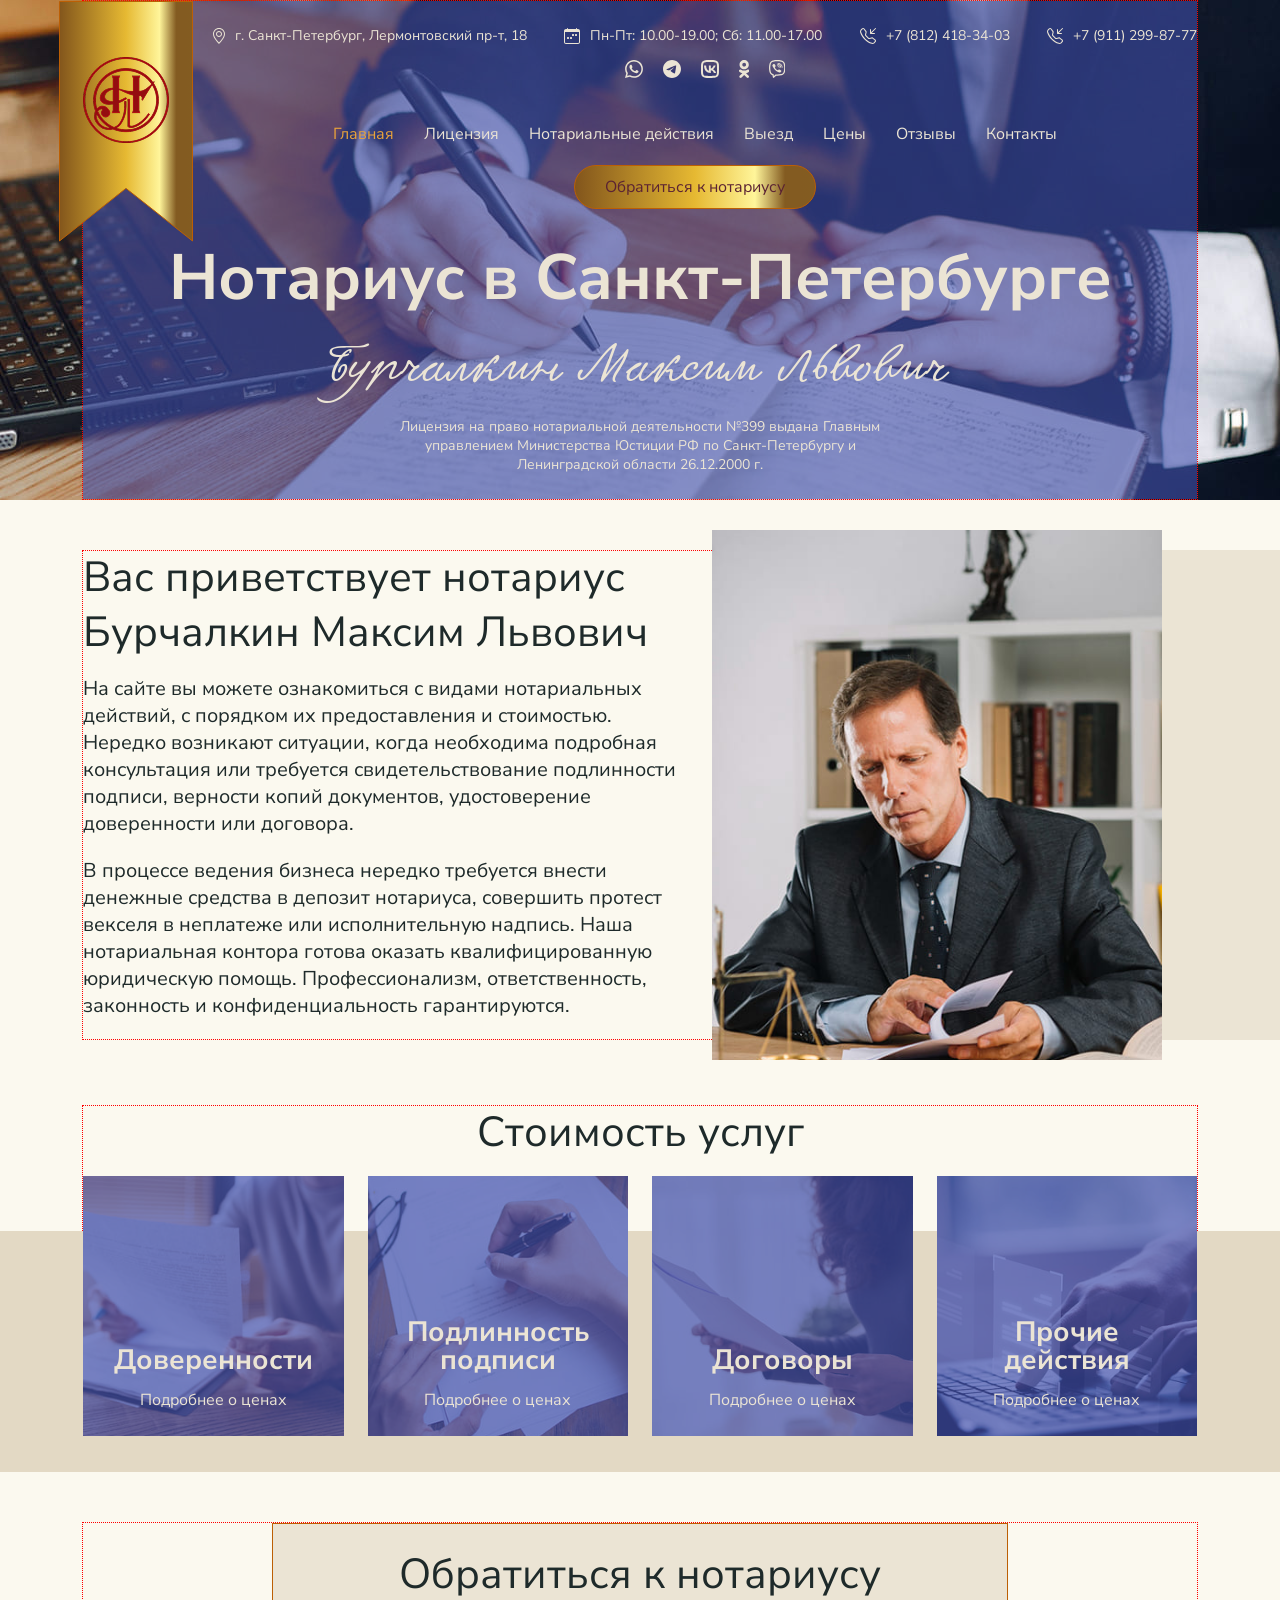
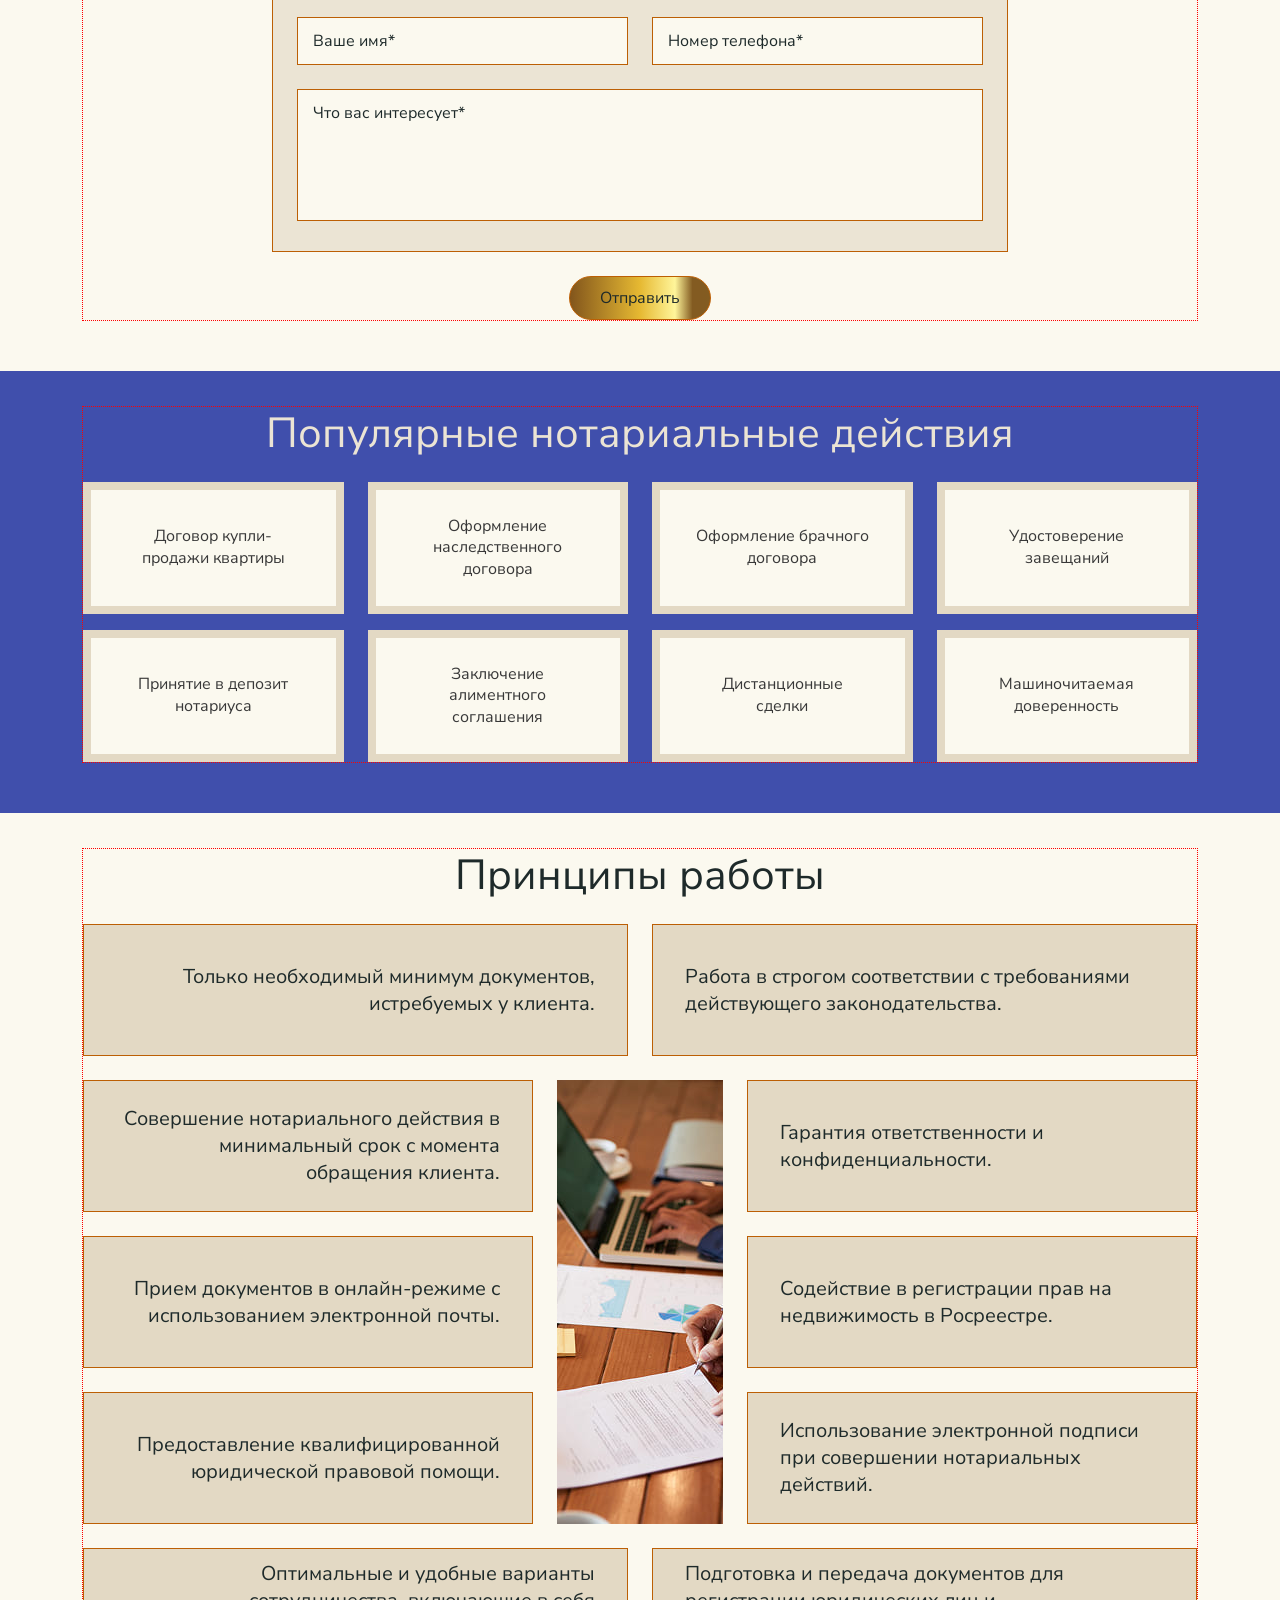
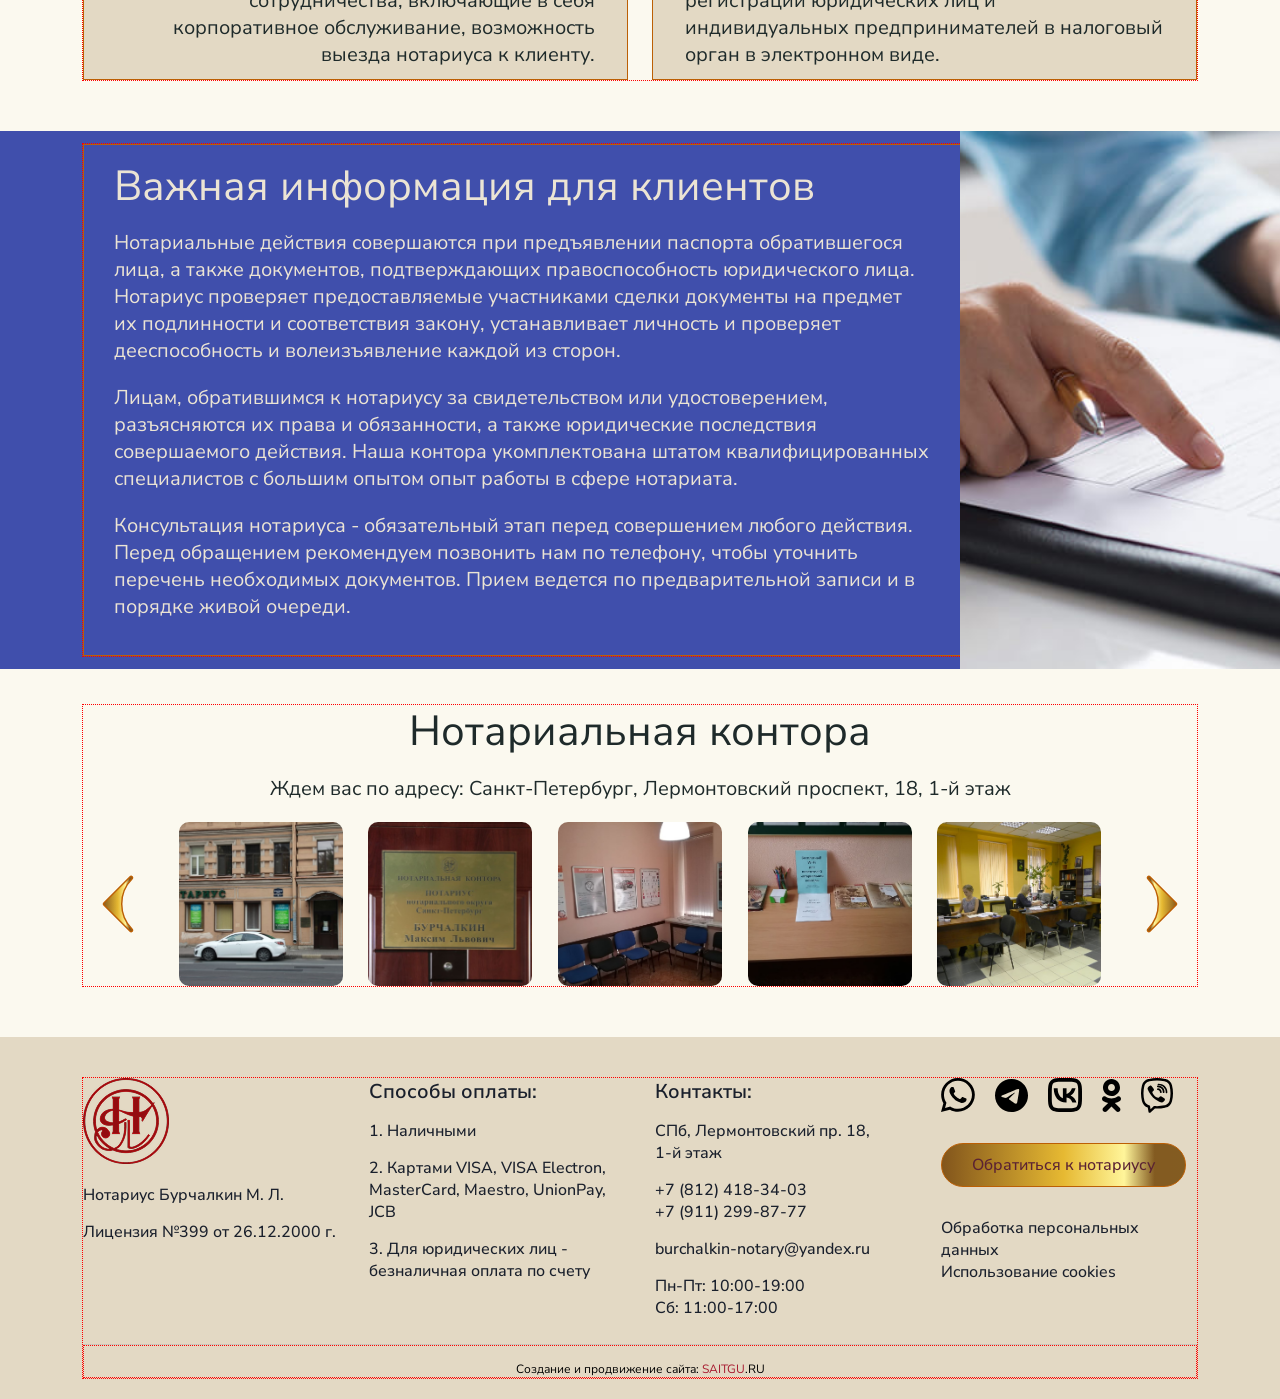
==== commit cd9399ac: "доделаладаптив слайдера офис" ====
--- a/index.html
+++ b/index.html
@@ -7,6 +7,7 @@
     <title>Нотариус Бурчалкин М.Л.</title>
     <link rel="stylesheet" href="css/slick.css">
     <link rel="stylesheet" href="css/fancybox.css">
+    <link rel="stylesheet" href="css/splide.min.css">
     <link rel="stylesheet" href="css/jquery.modal.min.css">
     <link rel="stylesheet" href="css/main.css">
 </head>
@@ -368,58 +369,68 @@
                 <div class="s-office__text">
                     <p>Ждем вас по адресу: Санкт-Петербург, Лермонтовский проспект, 18, 1-й этаж</p>
                 </div>
-                <ul class="office">
-                    <li class="office__item">
-                        <a class="office__link" href="img/office/office-1.jpg" data-fancybox="gallery">
-                            <img src="img/office/office-1.jpg" alt="">
-                        </a>
-                    </li>
-                    <li class="office__item">
-                        <a class="office__link" href="img/office/office-2.jpg" data-fancybox="gallery">
-                            <img src="img/office/office-2.jpg" alt="">
-                        </a>
-                    </li>
-                    <li class="office__item">
-                        <a class="office__link" href="img/office/office-4.jpg" data-fancybox="gallery">
-                            <img src="img/office/office-4.jpg" alt="">
-                        </a>
-                    </li>
-                    <li class="office__item">
-                        <a class="office__link" href="img/office/office-5.jpg" data-fancybox="gallery">
-                            <img src="img/office/office-5.jpg" alt="">
-                        </a>
-                    </li>
-                    <li class="office__item">
-                        <a class="office__link" href="img/office/office-6.jpg" data-fancybox="gallery">
-                            <img src="img/office/office-6.jpg" alt="">
-                        </a>
-                    </li>
-                    <li class="office__item">
-                        <a class="office__link" href="img/office/office-7.jpg" data-fancybox="gallery">
-                            <img src="img/office/office-7.jpg" alt="">
-                        </a>
-                    </li>
-                    <li class="office__item">
-                        <a class="office__link" href="img/office/office-8.jpg" data-fancybox="gallery">
-                            <img src="img/office/office-8.jpg" alt="">
-                        </a>
-                    </li>
-                    <li class="office__item">
-                        <a class="office__link" href="img/office/office-9.jpg" data-fancybox="gallery">
-                            <img src="img/office/office-9.jpg" alt="">
-                        </a>
-                    </li>
-                    <li class="office__item">
-                        <a class="office__link" href="img/office/office-10.jpg" data-fancybox="gallery">
-                            <img src="img/office/office-10.jpg" alt="">
-                        </a>
-                    </li>
-                    <li class="office__item">
-                        <a class="office__link" href="img/office/office-11.jpg" data-fancybox="gallery">
-                            <img src="img/office/office-11.jpg" alt="">
-                        </a>
-                    </li>
-                </ul>
+
+                <div class="splide" id="office-slider">
+                    <div class="splide__arrows">
+                        <button class="splide__arrow splide__arrow--prev"></button>
+                        <button class="splide__arrow splide__arrow--next"></button>
+                    </div>
+                    <div class="splide__track">
+                        <ul class="splide__list">
+                            <li class="splide__slide">
+                                <a href="img/office/office-1.jpg" data-fancybox="gallery">
+                                    <img src="img/office/office-1.jpg" alt="">
+                                </a>
+                            </li>
+                            <li class="splide__slide">
+                                <a href="img/office/office-2.jpg" data-fancybox="gallery">
+                                    <img src="img/office/office-2.jpg" alt="">
+                                </a>
+                            </li>
+                            <li class="splide__slide">
+                                <a href="img/office/office-4.jpg" data-fancybox="gallery">
+                                    <img src="img/office/office-4.jpg" alt="">
+                                </a>
+                            </li>
+                            <li class="splide__slide">
+                                <a href="img/office/office-5.jpg" data-fancybox="gallery">
+                                    <img src="img/office/office-5.jpg" alt="">
+                                </a>
+                            </li>
+                            <li class="splide__slide">
+                                <a href="img/office/office-6.jpg" data-fancybox="gallery">
+                                    <img src="img/office/office-6.jpg" alt="">
+                                </a>
+                            </li>
+                            <li class="splide__slide">
+                                <a href="img/office/office-7.jpg" data-fancybox="gallery">
+                                    <img src="img/office/office-7.jpg" alt="">
+                                </a>
+                            </li>
+                            <li class="splide__slide">
+                                <a href="img/office/office-8.jpg" data-fancybox="gallery">
+                                    <img src="img/office/office-8.jpg" alt="">
+                                </a>
+                            </li>
+                            <li class="splide__slide">
+                                <a href="img/office/office-9.jpg" data-fancybox="gallery">
+                                    <img src="img/office/office-9.jpg" alt="">
+                                </a>
+                            </li>
+                            <li class="splide__slide">
+                                <a href="img/office/office-10.jpg" data-fancybox="gallery">
+                                    <img src="img/office/office-10.jpg" alt="">
+                                </a>
+                            </li>
+                            <li class="splide__slide">
+                                <a href="img/office/office-11.jpg" data-fancybox="gallery">
+                                    <img src="img/office/office-11.jpg" alt="">
+                                </a>
+                            </li>
+                        </ul>
+                    </div>
+                </div>
+
             </div>
         </section>
     </main>
@@ -538,6 +549,8 @@
     <script src="https://ajax.googleapis.com/ajax/libs/jquery/3.7.1/jquery.min.js"></script>
     <script src="js/slick.min.js"></script>
     <script src="js/fancybox.umd.js"></script>
+    <script src="js/splide.min.js"></script>
+    <script src="js/splide-extension-grid.min.js"></script>
     <script src="js/jquery.modal.min.js"></script>
     <script src="js/main.js"></script>
 </body>
--- a/css/main.css
+++ b/css/main.css
@@ -943,42 +943,55 @@
   margin-bottom: 20px;
 }
 
-.office {
+#office-slider.splide {
   padding: 0 95px;
 }
-.office__item {
-  margin: 0 12px;
-}
-.office__item img {
+#office-slider .splide__slide img {
   width: 164px;
   height: 164px;
   -o-object-fit: cover;
      object-fit: cover;
   border-radius: 10px;
-}
-.office .slick-arrow {
-  position: absolute;
-  top: 50%;
-  transform: translateY(-50%);
-  width: 80px;
-  height: 80px;
-  color: transparent;
+  margin: 0 auto;
+}
+#office-slider .splide__arrow {
+  width: 70px;
+  height: 70px;
   background-color: transparent;
-  border: none;
-  cursor: pointer;
   background-repeat: no-repeat;
   background-size: 70px;
-}
-.office .slick-prev {
+  opacity: 1;
+}
+#office-slider .splide__arrow--prev {
   left: 0;
   background-position: left center;
   background-image: url(../img/icons/news-chevron-left.svg);
 }
-.office .slick-next {
+#office-slider .splide__arrow--next {
   right: 0;
   background-position: right center;
   background-image: url(../img/icons/news-chevron-right.svg);
 }
+#office-slider .splide__pagination {
+  bottom: -35px;
+}
+#office-slider .splide__pagination__page {
+  color: transparent;
+  background: transparent;
+  height: 14px;
+  width: 14px;
+  cursor: pointer;
+  background-image: url(../img/icons/news-dot.svg);
+  background-repeat: no-repeat;
+  background-position: center center;
+  background-size: 14px 14px;
+  opacity: 1;
+  margin: 0 8px;
+}
+#office-slider .splide__pagination__page.is-active {
+  transform: none;
+}
+
 /* --------page-------- */
 .main-page .nb-container {
   padding: 40px 0 50px 0;
@@ -1243,9 +1256,6 @@
   }
   .pricelinks-list__link {
     height: 260px;
-  }
-  .office {
-    padding: 0 99px;
   }
 }
 @media (max-width: 1199px) {
@@ -1666,4 +1676,14 @@
   .uslugi-list__link {
     height: 100px;
   }
+  #office-slider.splide {
+    padding: 0 0;
+  }
+  #office-slider .splide__slide img {
+    width: 100%;
+    height: 100%;
+  }
+  .s-office {
+    padding: 35px 0 50px 0;
+  }
 }
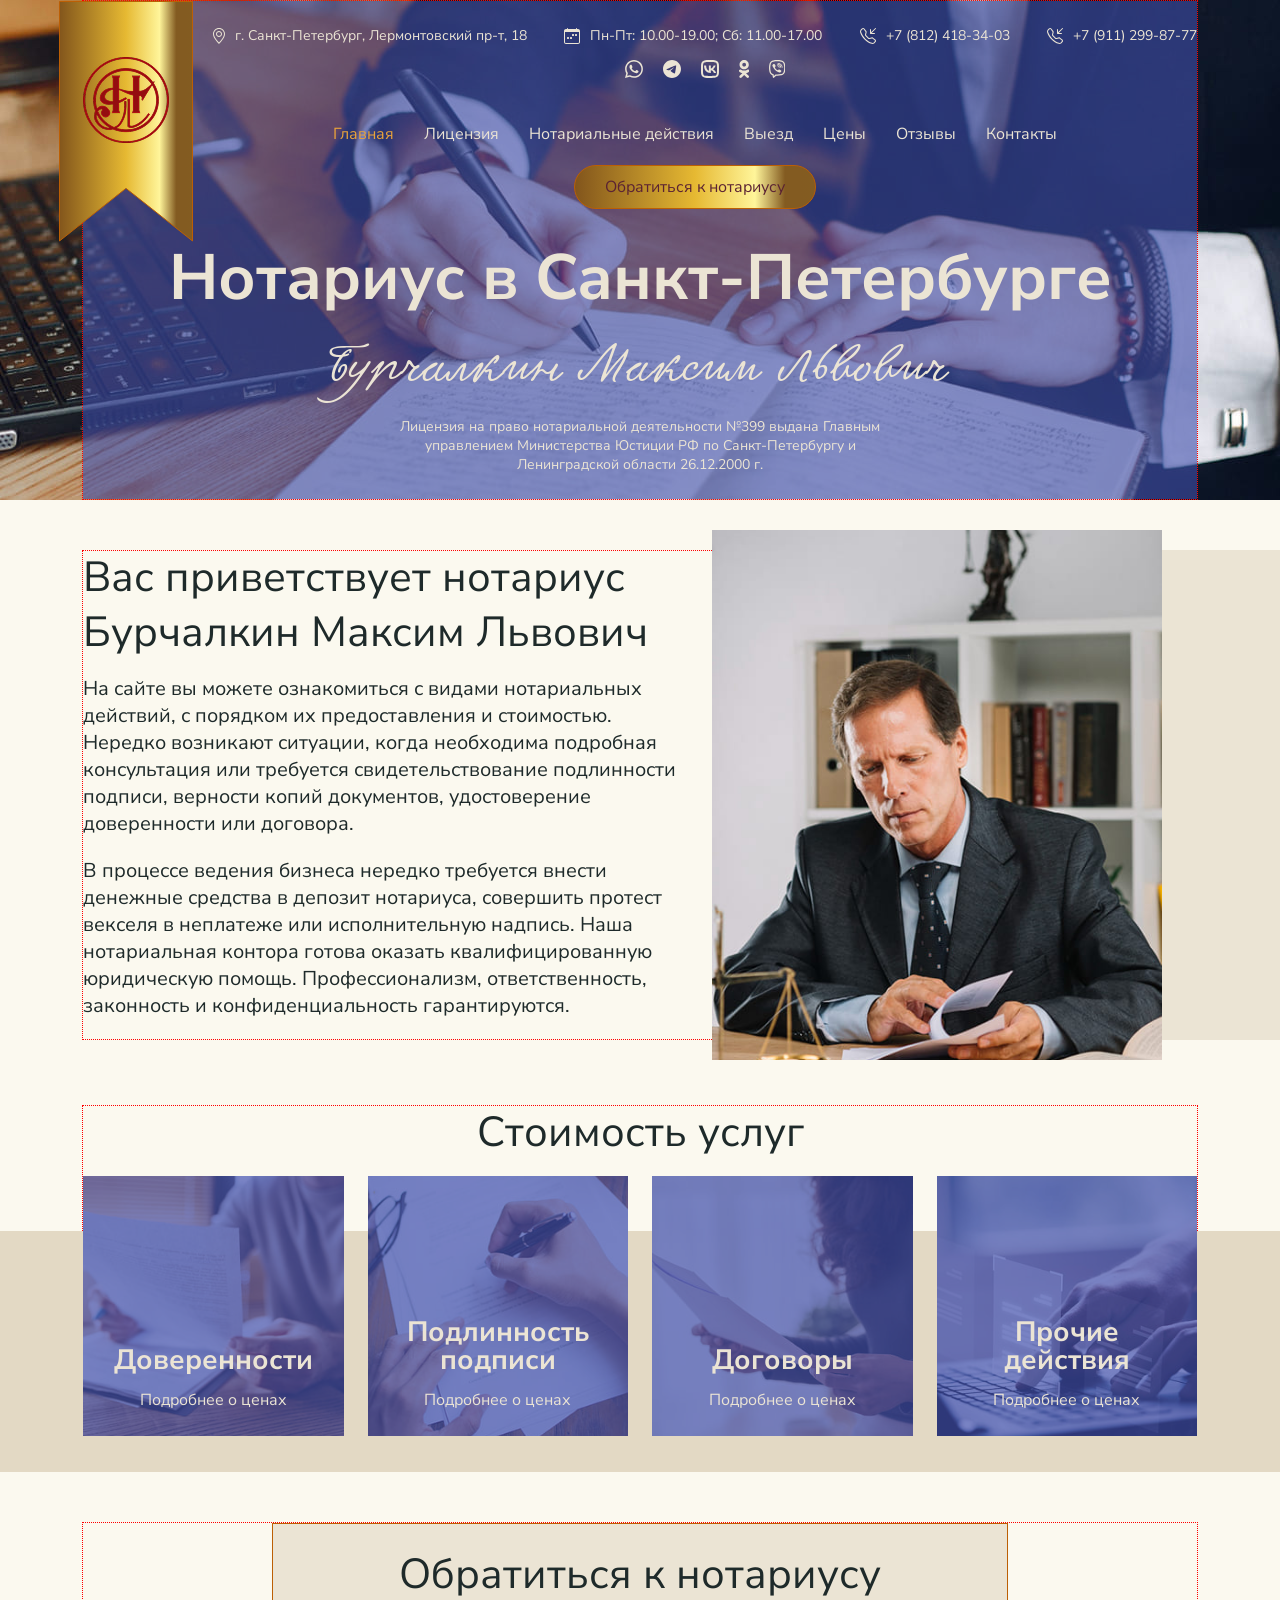
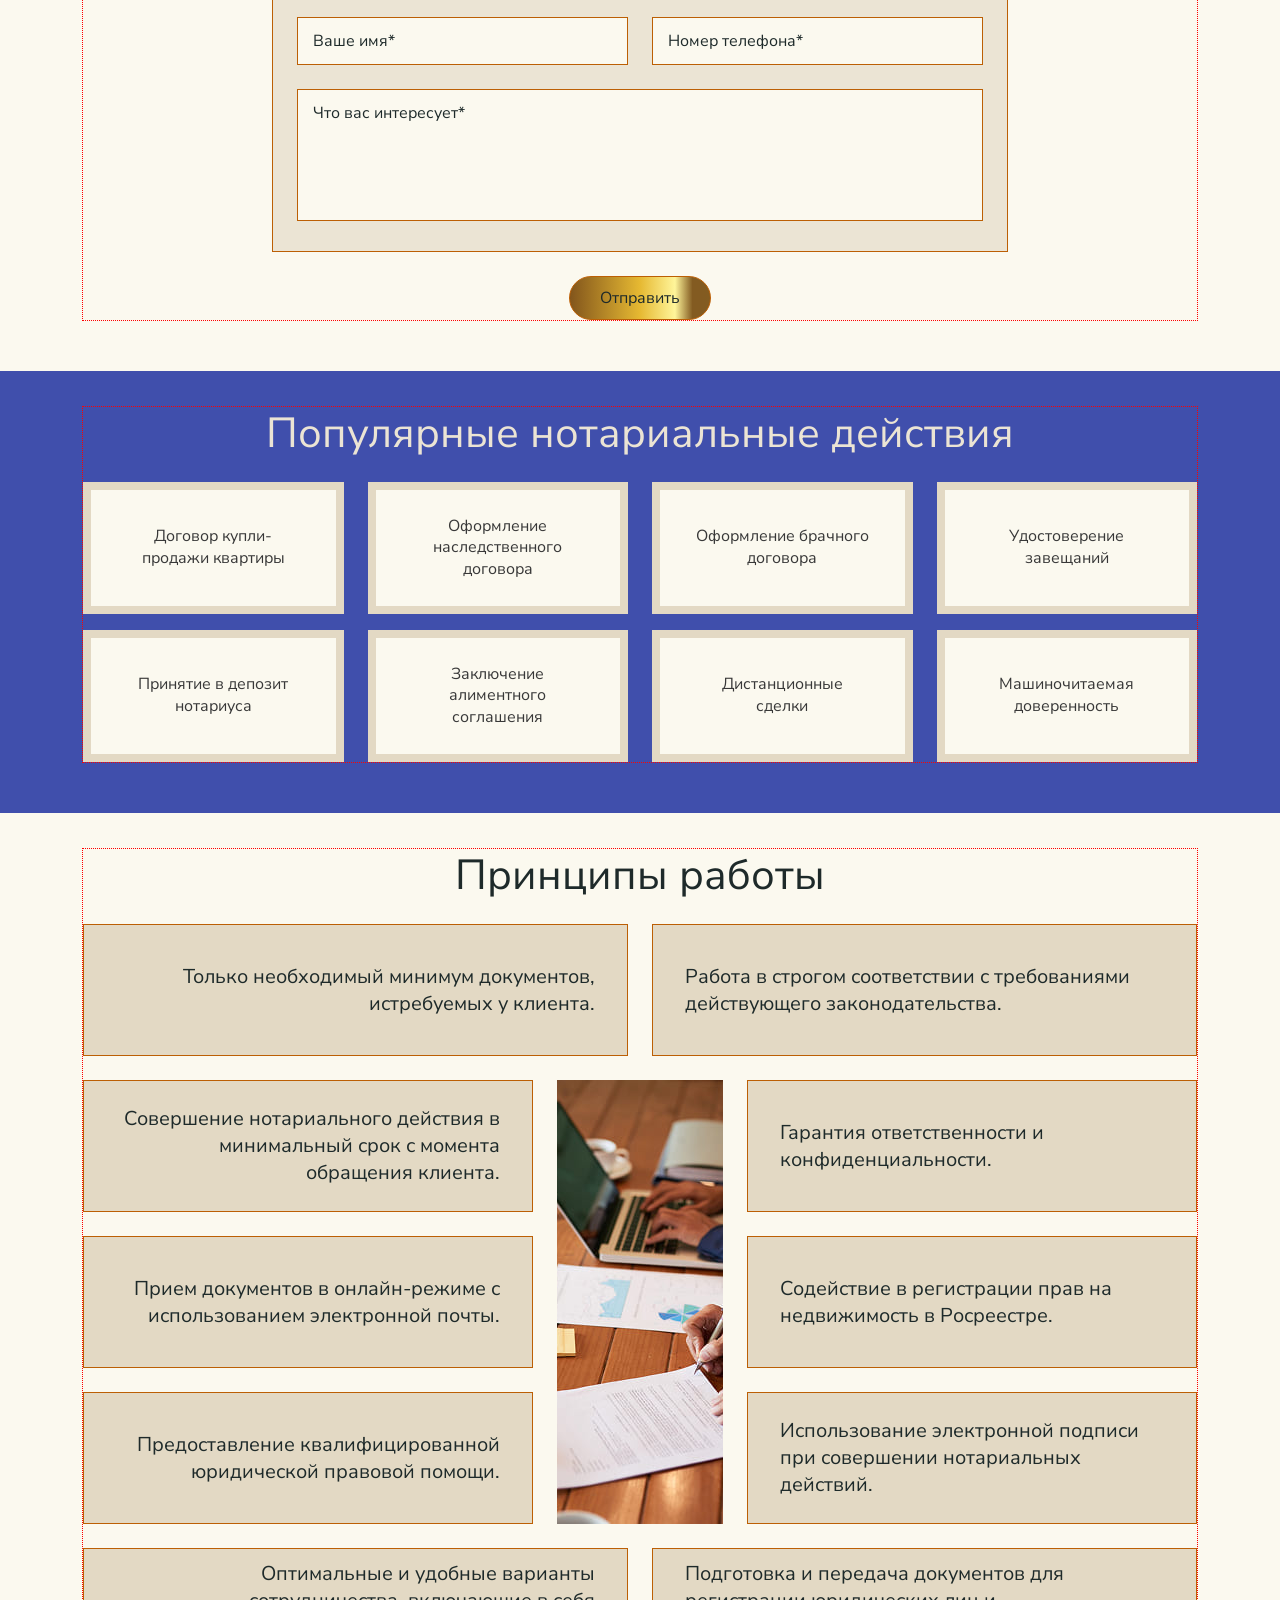
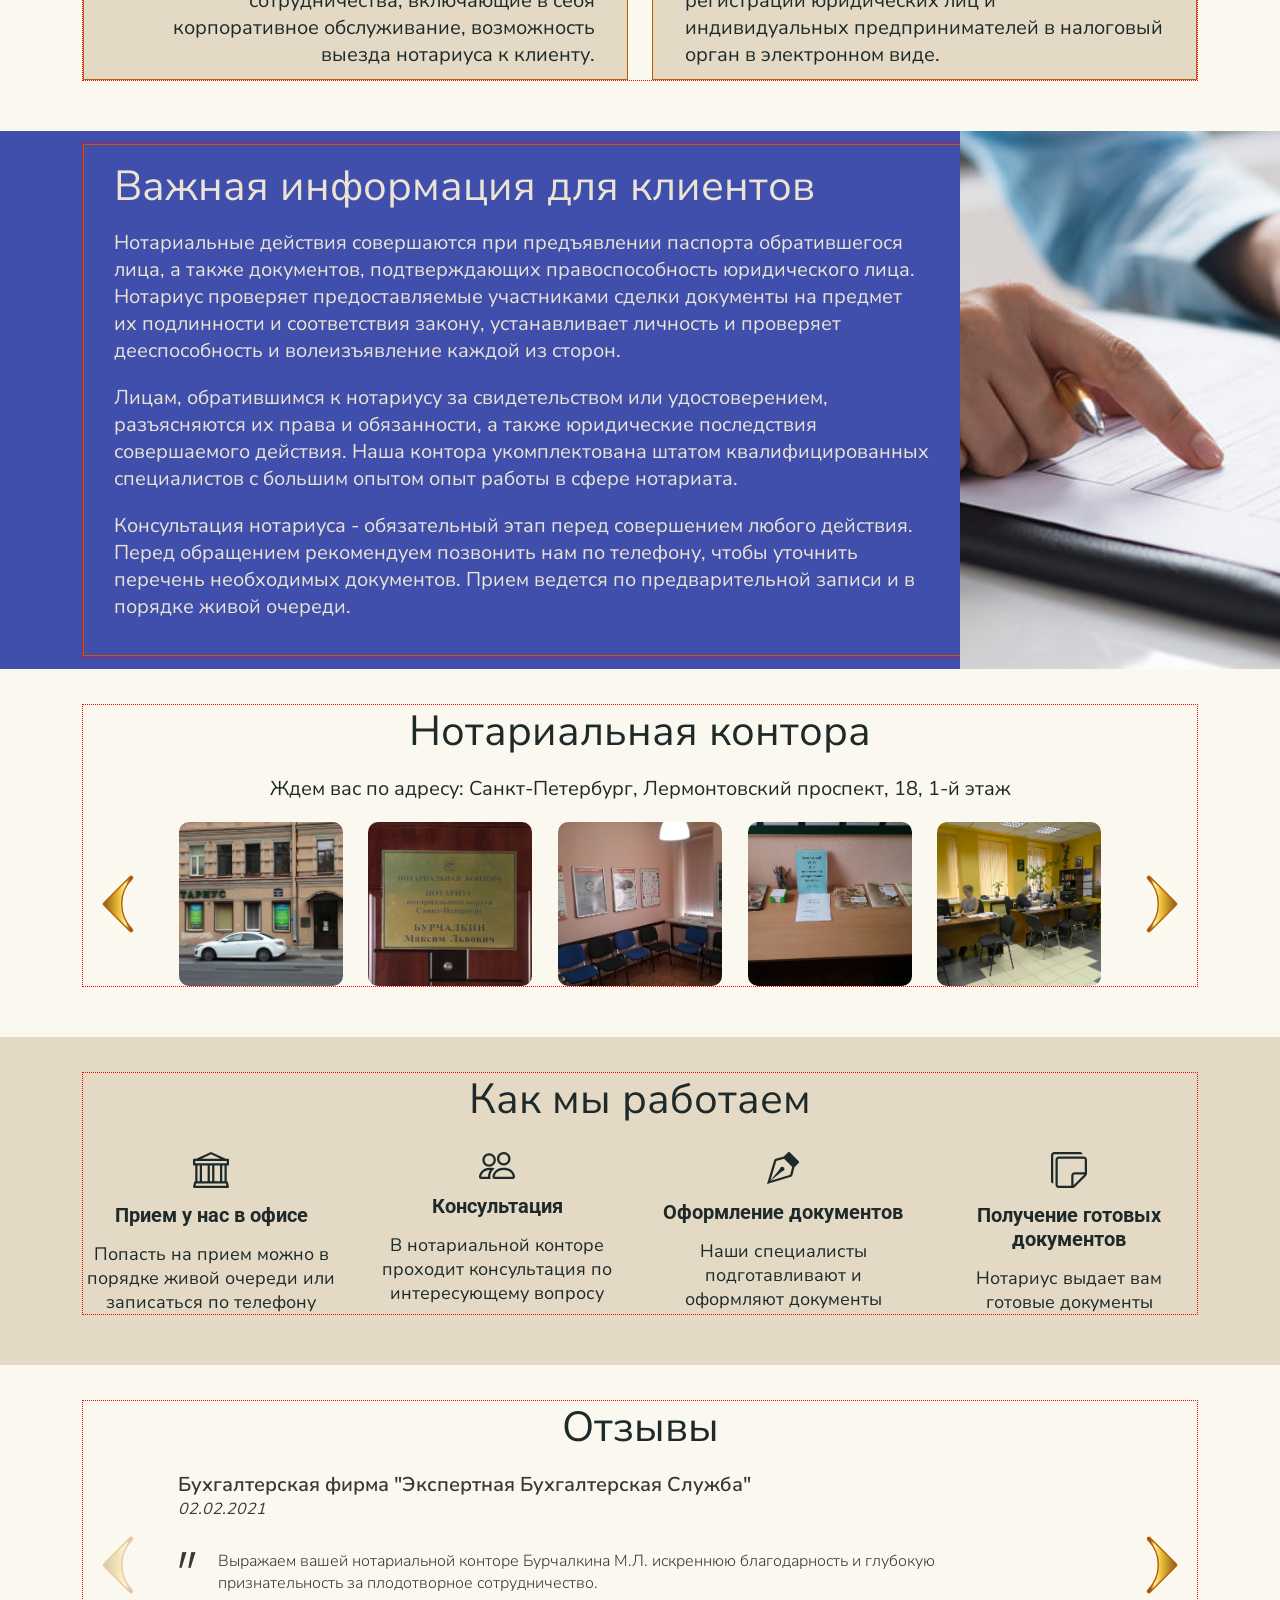
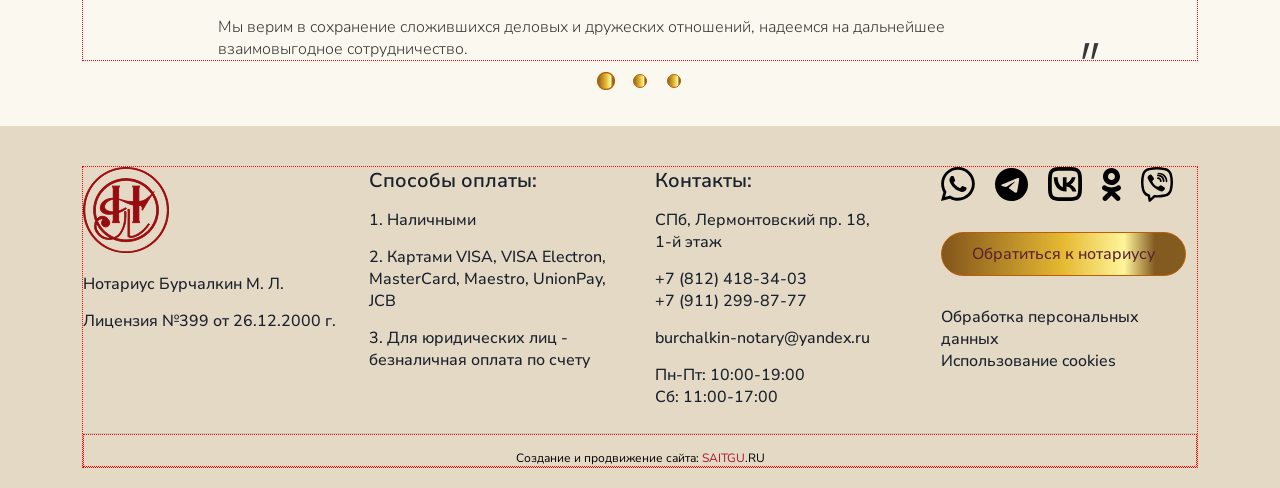
==== commit 2a205e66: "доделал адаптив главной, кроме новостей" ====
--- a/index.html
+++ b/index.html
@@ -433,6 +433,117 @@
 
             </div>
         </section>
+
+        <section class="s-work">
+            <div class="nb-container">
+                <h2> Как мы работаем</h2>
+                <ul class="work-list">
+                    <li class="work-list__item">
+                        <svg width="36" height="36" viewBox="0 0 36 36" fill="none" xmlns="http://www.w3.org/2000/svg">
+                            <path
+                                d="M18.0001 0L32.8722 6.75H34.8751C35.4964 6.75 36.0001 7.25368 36.0001 7.875L36 12.375C36 12.9963 35.4963 13.5 34.875 13.5H33.75L33.7501 29.25C34.2663 29.25 34.7163 29.6042 34.8415 30.105L35.9665 34.605C36.0505 34.9411 35.975 35.2994 35.7618 35.5725C35.5486 35.8456 35.2215 36 34.8751 36H1.12508C0.778652 36 0.451544 35.8456 0.238348 35.5725C0.0251528 35.2994 -0.0503519 34.9411 0.0336691 34.605L1.15867 30.105C1.28387 29.6042 1.73385 29.25 2.25008 29.25L2.25 13.5H1.125C0.50368 13.5 0 12.9963 0 12.375L7.93934e-05 7.875C7.93934e-05 7.25368 0.503759 6.75 1.12508 6.75H3.12799L18.0001 0ZM8.49717 6.75H27.503L18.0001 2.25L8.49717 6.75ZM4.5 13.5L4.50008 29.25H6.75008L6.75 13.5H4.5ZM9 13.5L9.00008 29.25H14.6251L14.625 13.5H9ZM16.875 13.5L16.8751 29.25H19.1251L19.125 13.5H16.875ZM21.375 13.5L21.3751 29.25H27.0001L27 13.5H21.375ZM29.25 13.5L29.2501 29.25H31.5V13.5H29.25ZM33.7501 11.25V9H2.25008V11.25H33.7501ZM32.8717 31.5H3.12845L2.56595 33.75H33.4342L32.8717 31.5Z"
+                                fill="#1E2A2A" />
+                        </svg>
+                        <h3>Прием у нас в офисе</h3>
+                        <span class="work-list__item-text">
+                            Попасть на прием можно в порядке живой очереди или записаться по телефону
+                        </span>
+                    </li>
+                    <li class="work-list__item">
+                        <svg width="36" height="27" viewBox="0 0 36 27" fill="none" xmlns="http://www.w3.org/2000/svg">
+                            <path
+                                d="M33.75 27C33.75 27 36 27 36 24.75C36 22.5 33.75 15.75 24.75 15.75C15.75 15.75 13.5 22.5 13.5 24.75C13.5 27 15.75 27 15.75 27H33.75ZM15.8003 24.75C15.7925 24.7491 15.7816 24.7477 15.7683 24.7455C15.7621 24.7444 15.756 24.7433 15.75 24.7422C15.7533 24.1481 16.1255 22.4255 17.4583 20.8705C18.705 19.4161 20.886 18 24.75 18C28.614 18 30.795 19.4161 32.0417 20.8705C33.3745 22.4255 33.7467 24.1481 33.75 24.7422C33.744 24.7433 33.7379 24.7444 33.7317 24.7455C33.7184 24.7477 33.7075 24.7491 33.6997 24.75H15.8003Z"
+                                fill="#1E2A2A" />
+                            <path
+                                d="M24.75 11.25C27.2353 11.25 29.25 9.23528 29.25 6.75C29.25 4.26472 27.2353 2.25 24.75 2.25C22.2647 2.25 20.25 4.26472 20.25 6.75C20.25 9.23528 22.2647 11.25 24.75 11.25ZM31.5 6.75C31.5 10.4779 28.4779 13.5 24.75 13.5C21.0221 13.5 18 10.4779 18 6.75C18 3.02208 21.0221 0 24.75 0C28.4779 0 31.5 3.02208 31.5 6.75Z"
+                                fill="#1E2A2A" />
+                            <path
+                                d="M15.6058 16.3799C14.7783 16.1152 13.859 15.9228 12.8391 15.8244C12.3344 15.7757 11.805 15.75 11.25 15.75C2.25 15.75 0 22.5 0 24.75C0 26.25 0.75 27 2.25 27H11.7368C11.42 26.3608 11.25 25.6031 11.25 24.75C11.25 22.4769 12.0988 20.1555 13.7021 18.2164C14.2499 17.5539 14.8857 16.936 15.6058 16.3799ZM11.0701 18.001C9.72575 20.0556 9 22.398 9 24.75H2.25C2.25 24.1634 2.61955 22.4324 3.95833 20.8705C5.18554 19.4388 7.31811 18.0443 11.0701 18.001Z"
+                                fill="#1E2A2A" />
+                            <path
+                                d="M3.375 7.875C3.375 4.14708 6.39708 1.125 10.125 1.125C13.8529 1.125 16.875 4.14708 16.875 7.875C16.875 11.6029 13.8529 14.625 10.125 14.625C6.39708 14.625 3.375 11.6029 3.375 7.875ZM10.125 3.375C7.63972 3.375 5.625 5.38972 5.625 7.875C5.625 10.3603 7.63972 12.375 10.125 12.375C12.6103 12.375 14.625 10.3603 14.625 7.875C14.625 5.38972 12.6103 3.375 10.125 3.375Z"
+                                fill="#1E2A2A" />
+                        </svg>
+                        <h3>Консультация</h3>
+                        <span class="work-list__item-text">
+                            В нотариальной конторе проходит консультация по интересующему вопросу
+                        </span>
+                    </li>
+                    <li class="work-list__item">
+                        <svg width="33" height="33" viewBox="0 0 33 33" fill="none" xmlns="http://www.w3.org/2000/svg">
+                            <path fill-rule="evenodd" clip-rule="evenodd"
+                                d="M21.1324 0.329505C21.5718 -0.109835 22.2841 -0.109835 22.7234 0.329505L31.7234 9.3295C32.1627 9.76884 32.1627 10.4812 31.7234 10.9205L27.4437 15.2002L25.5797 22.6562C25.291 23.811 24.4154 24.7283 23.2753 25.0703L0 32.0529L6.98259 8.77761C7.32462 7.6375 8.24193 6.76187 9.39669 6.47318L16.8528 4.60917L21.1324 0.329505ZM17.0828 6.8709L9.9424 8.656C9.55748 8.75223 9.25171 9.04411 9.1377 9.42414L3.35581 28.6971L22.6288 22.9152C23.0088 22.8012 23.3007 22.4954 23.3969 22.1105L25.182 14.9701L17.0828 6.8709Z"
+                                fill="#1E2A2A" />
+                            <path fill-rule="evenodd" clip-rule="evenodd"
+                                d="M3.54981 28.6389L15.178 19.125C16.4207 19.125 17.428 18.1176 17.428 16.875C17.428 15.6324 16.4207 14.625 15.178 14.625C13.9354 14.625 12.928 15.6324 12.928 16.875L3.41399 28.5031L3.35581 28.6971L3.54981 28.6389Z"
+                                fill="#1E2A2A" />
+                        </svg>
+                        <h3>Оформление документов</h3>
+                        <span class="work-list__item-text">
+                            Наши специалисты подготавливают и оформляют документы
+                        </span>
+                    </li>
+                    <li class="work-list__item">
+                        <svg width="36" height="36" viewBox="0 0 36 36" fill="none" xmlns="http://www.w3.org/2000/svg">
+                            <path
+                                d="M3.375 0C1.51104 0 0 1.51104 0 3.375V29.25C0 30.4926 1.00736 31.5 2.25 31.5V3.375C2.25 2.75368 2.75368 2.25 3.375 2.25H31.5C31.5 1.00736 30.4926 0 29.25 0H3.375Z"
+                                fill="#1E2A2A" />
+                            <path
+                                d="M7.875 4.5C6.01104 4.5 4.5 6.01104 4.5 7.875V32.625C4.5 34.489 6.01104 36 7.875 36H21.568C22.4631 36 23.3216 35.6444 23.9545 35.0115L35.0115 23.9545C35.6444 23.3216 36 22.4631 36 21.568V7.875C36 6.01104 34.489 4.5 32.625 4.5H7.875ZM6.75 7.875C6.75 7.25368 7.25368 6.75 7.875 6.75H32.625C33.2463 6.75 33.75 7.25368 33.75 7.875V20.25H23.625C21.761 20.25 20.25 21.761 20.25 23.625V33.75H7.875C7.25368 33.75 6.75 33.2463 6.75 32.625V7.875ZM22.5 33.284V23.625C22.5 23.0037 23.0037 22.5 23.625 22.5H33.284L22.5 33.284Z"
+                                fill="#1E2A2A" />
+                        </svg>
+                        <h3>Получение готовых документов</h3>
+                        <span class="work-list__item-text">
+                            Нотариус выдает вам готовые документы
+                        </span>
+                    </li>
+                </ul>
+            </div>
+        </section>
+
+        <section class="s-reviews">
+            <div class="nb-container">
+                <h2>Отзывы</h2>
+                <ul class="reviews-list">
+                    <li class="reviews-list__item">
+                        <a class="reviews-list__item-author" href="#">
+                            Бухгалтерская фирма "Экспертная Бухгалтерская Служба"
+                        </a>
+                        <span class="reviews-list__item-date">02.02.2021</span>
+                        <div class="reviews-list__item-text">
+                            Выражаем вашей нотариальной конторе Бурчалкина М.Л. искреннюю благодарность и глубокую
+                            признательность за плодотворное сотрудничество. <br><br>
+                            Мы верим в сохранение сложившихся деловых и
+                            дружеских отношений, надеемся на дальнейшее взаимовыгодное сотрудничество.
+                        </div>
+                    </li>
+                    <li class="reviews-list__item">
+                        <span class="reviews-list__item-author">
+                            Юридическая фирма "Экспертная Юридическая Коллегия"
+                        </span>
+                        <span class="reviews-list__item-date">03.02.2021</span>
+                        <div class="reviews-list__item-text">
+                            Выражаем вашей нотариальной конторе Бурчалкина М.Л. искреннюю благодарность и глубокую
+                            признательность за плодотворное сотрудничество.<br><br>
+                            Мы верим в сохранение сложившихся деловых и
+                            дружеских отношений, надеемся на дальнейшее взаимовыгодное сотрудничество.
+                        </div>
+                    </li>
+                    <li class="reviews-list__item">
+                        <a class="reviews-list__item-author" href="#">
+                            Вебстудия "СайтГуру"
+                        </a>
+                        <span class="reviews-list__item-date">04.02.2021</span>
+                        <div class="reviews-list__item-text">
+                            Выражаем вашей нотариальной конторе Бурчалкина М.Л. искреннюю благодарность и глубокую
+                            признательность за плодотворное сотрудничество.<br><br>
+                            Мы верим в сохранение сложившихся деловых и
+                            дружеских отношений, надеемся на дальнейшее взаимовыгодное сотрудничество.
+                        </div>
+                    </li>
+                </ul>
+            </div>
+        </section>
     </main>
 
     <footer class="footer">
--- a/css/main.css
+++ b/css/main.css
@@ -383,6 +383,7 @@
   padding: 50px 0;
   background: #fbf9ef;
   position: relative;
+  z-index: -1;
 }
 .s-welcome h2 {
   font-size: 42px;
@@ -796,13 +797,14 @@
 
 /* --------s-info-------- */
 .s-reviews {
-  padding: 35px 0 100px 0;
+  padding: 35px 0 65px 0;
 }
 .s-reviews h2 {
   font-weight: 400;
-  font-size: 48px;
+  font-size: 42px;
   text-align: center;
-  margin-bottom: 40px;
+  margin-bottom: 15px;
+  line-height: 1.3;
 }
 
 .reviews-list {
@@ -866,13 +868,20 @@
   background-image: url(../img/icons/news-chevron-right.svg);
   right: 0;
 }
+.reviews-list .slick-disabled {
+  opacity: 0.3;
+  cursor: auto;
+}
 .reviews-list .slick-dots {
   position: absolute;
-  bottom: -60px;
+  bottom: -30px;
   left: 50%;
   transform: translateX(-50%);
   display: flex;
   align-items: center;
+}
+.reviews-list .slick-dots .slick-active {
+  scale: 1.3;
 }
 .reviews-list .slick-dots li {
   margin: 0 8px;
@@ -894,14 +903,15 @@
 
 /* --------s-work-------- */
 .s-work {
-  padding: 35px 0 70px 0;
+  padding: 35px 0 50px 0;
   background-color: #e3d9c4;
 }
 .s-work h2 {
   font-weight: 400;
-  font-size: 48px;
+  font-size: 42px;
   text-align: center;
-  margin-bottom: 40px;
+  margin-bottom: 25px;
+  line-height: 1.3;
 }
 
 .work-list {
@@ -989,7 +999,7 @@
   margin: 0 8px;
 }
 #office-slider .splide__pagination__page.is-active {
-  transform: none;
+  transform: scale(1.3);
 }
 
 /* --------page-------- */
@@ -1512,6 +1522,18 @@
   .office {
     padding: 0 77px;
   }
+  .s-work {
+    padding: 35px 0;
+  }
+  .s-work h2 {
+    font-size: 30px;
+  }
+  .work-list__item-text {
+    font-size: 16px;
+  }
+  .s-reviews h2 {
+    font-size: 30px;
+  }
 }
 @media (max-width: 767px) {
   .nb-container {
@@ -1579,16 +1601,16 @@
     grid-template-columns: repeat(2, 1fr);
   }
   .concept {
-    grid-template-columns: repeat(1, 1fr);
-    grid-template-rows: repeat(10, 120px);
+    grid-template-columns: repeat(2, 1fr);
   }
   .concept .concept__img {
     display: none;
   }
   .concept div {
-    grid-column: 1;
+    grid-column: auto;
     grid-row: auto;
     padding: 0 12px;
+    font-size: 15px;
   }
   .concept div[class*=left] {
     justify-content: flex-start;
@@ -1608,6 +1630,13 @@
   .office {
     padding: 0 0;
   }
+  .work-list {
+    grid-template-columns: repeat(2, 1fr);
+    row-gap: 24px;
+  }
+  .work-list h3 {
+    font-size: 16px;
+  }
 }
 @media (max-width: 539px) {
   .nb-container {
@@ -1671,10 +1700,20 @@
     margin-bottom: 12px;
   }
   .uslugi-list {
-    grid-template-columns: repeat(1, 1fr);
+    -moz-column-gap: 12px;
+         column-gap: 12px;
+    row-gap: 12px;
   }
   .uslugi-list__link {
     height: 100px;
+    padding: 0 3px;
+    border: none;
+  }
+  .concept {
+    grid-template-columns: repeat(1, 1fr);
+  }
+  .concept div {
+    font-size: 15px;
   }
   #office-slider.splide {
     padding: 0 0;
@@ -1684,6 +1723,21 @@
     height: 100%;
   }
   .s-office {
-    padding: 35px 0 50px 0;
+    padding: 35px 0 55px 0;
+  }
+  .work-list__item-text {
+    font-size: 15px;
+  }
+  .reviews-list {
+    padding: 0 0;
+  }
+  .reviews-list__item-text {
+    padding: 0 0;
+  }
+  .reviews-list__item-text::before, .reviews-list__item-text::after {
+    content: none;
+  }
+  .s-reviews {
+    padding: 35px 0 55px 0;
   }
 }
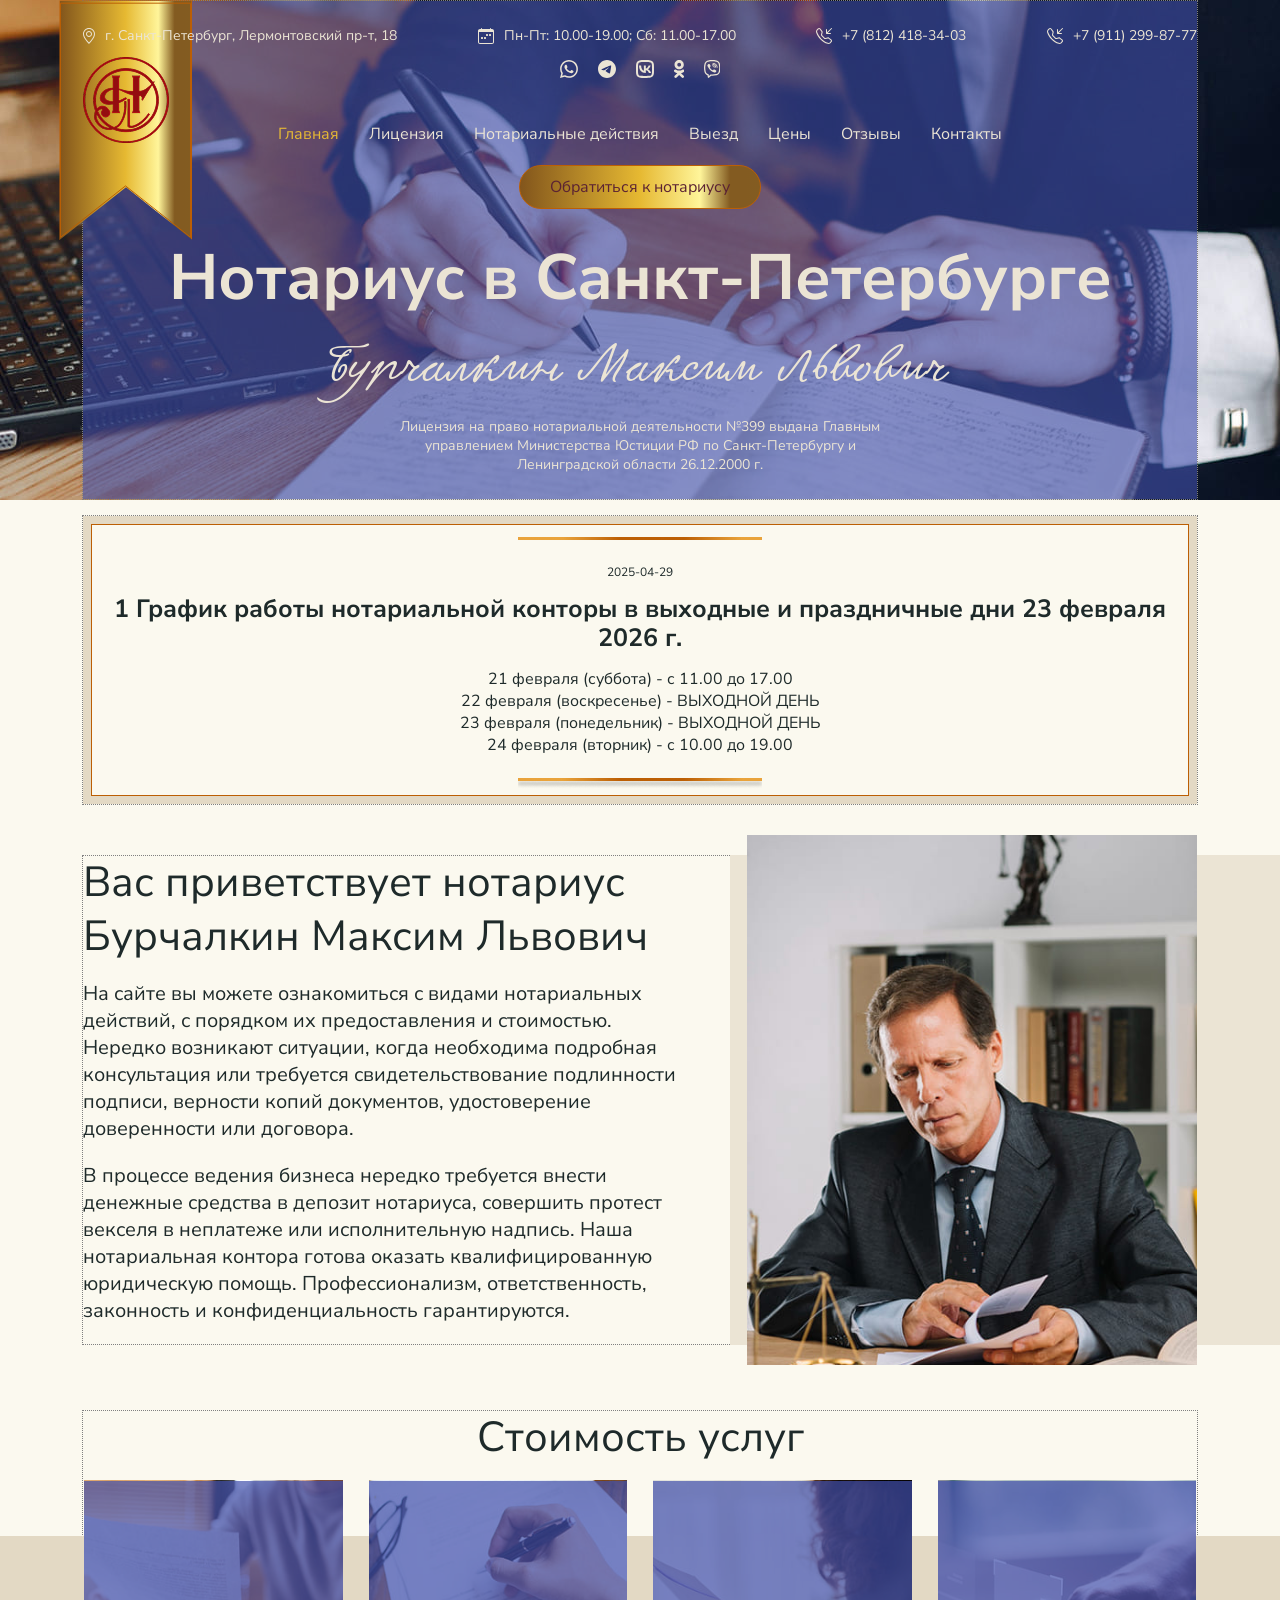
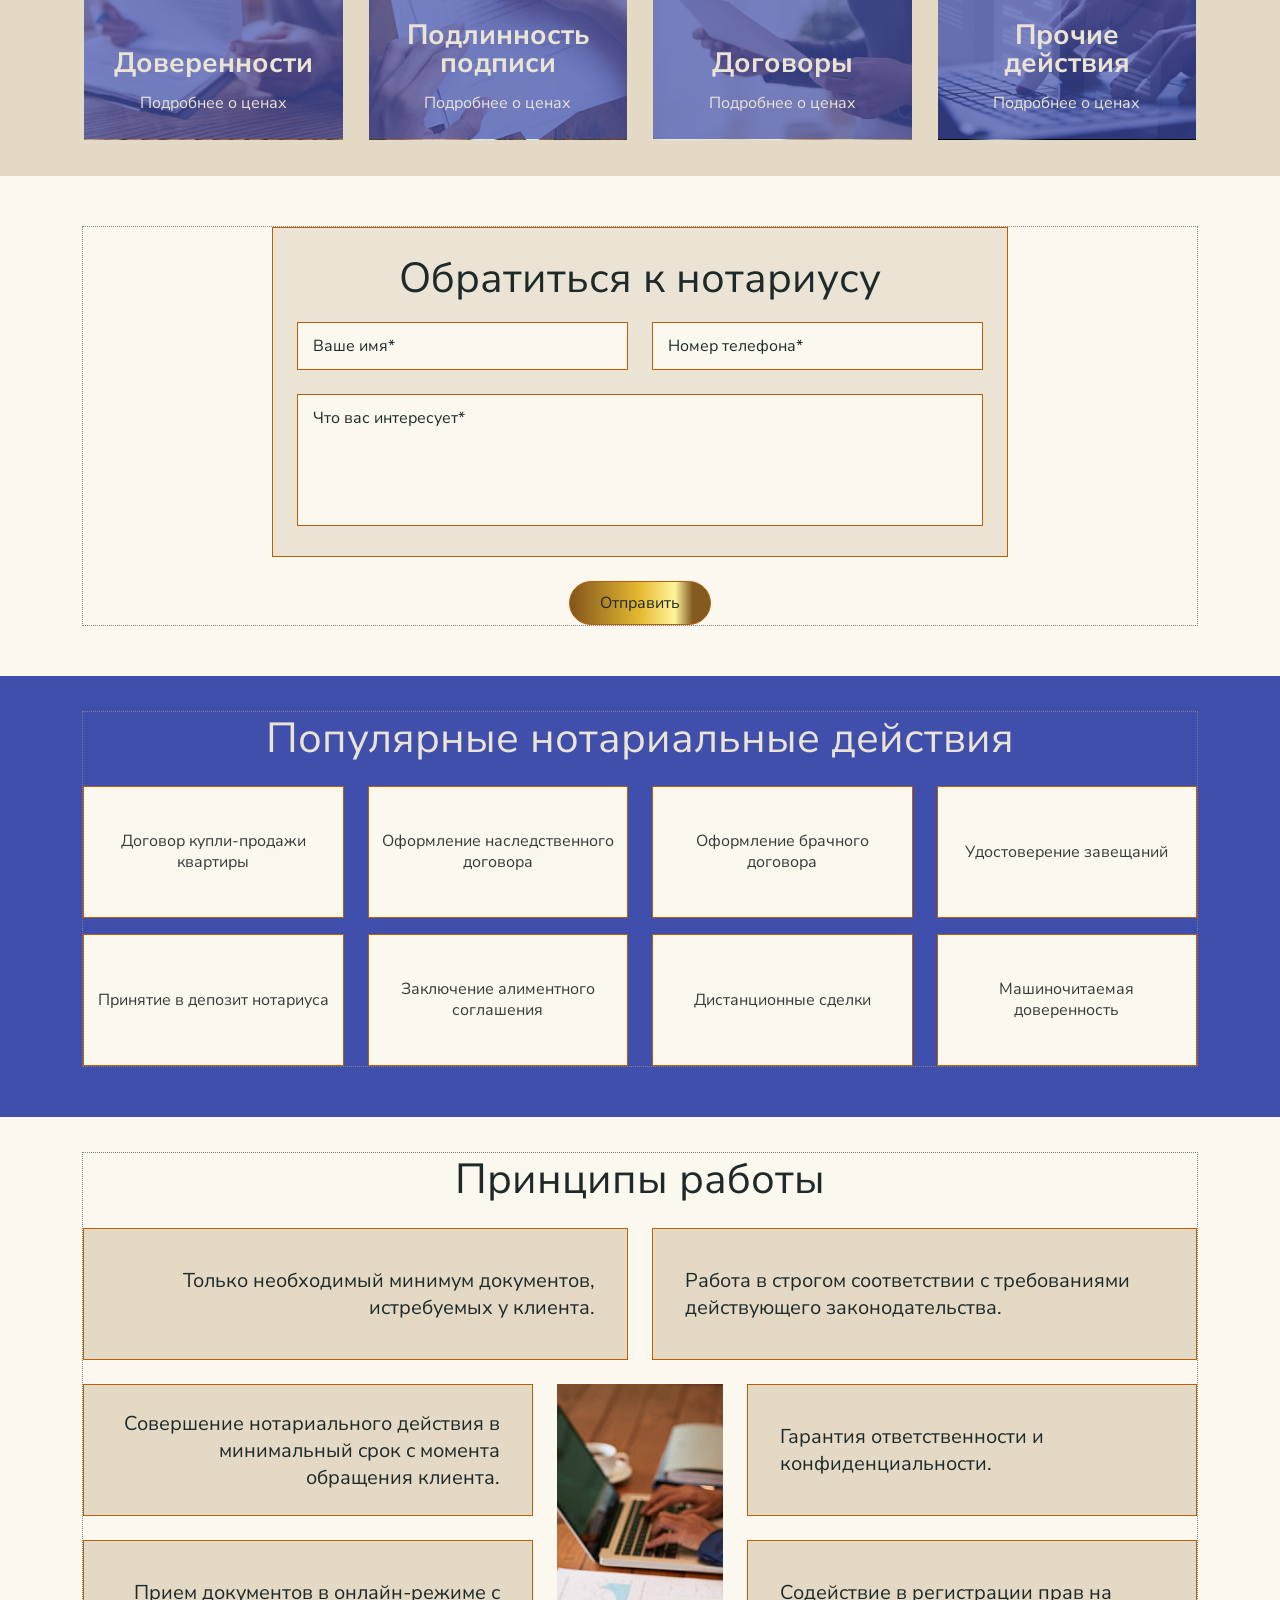
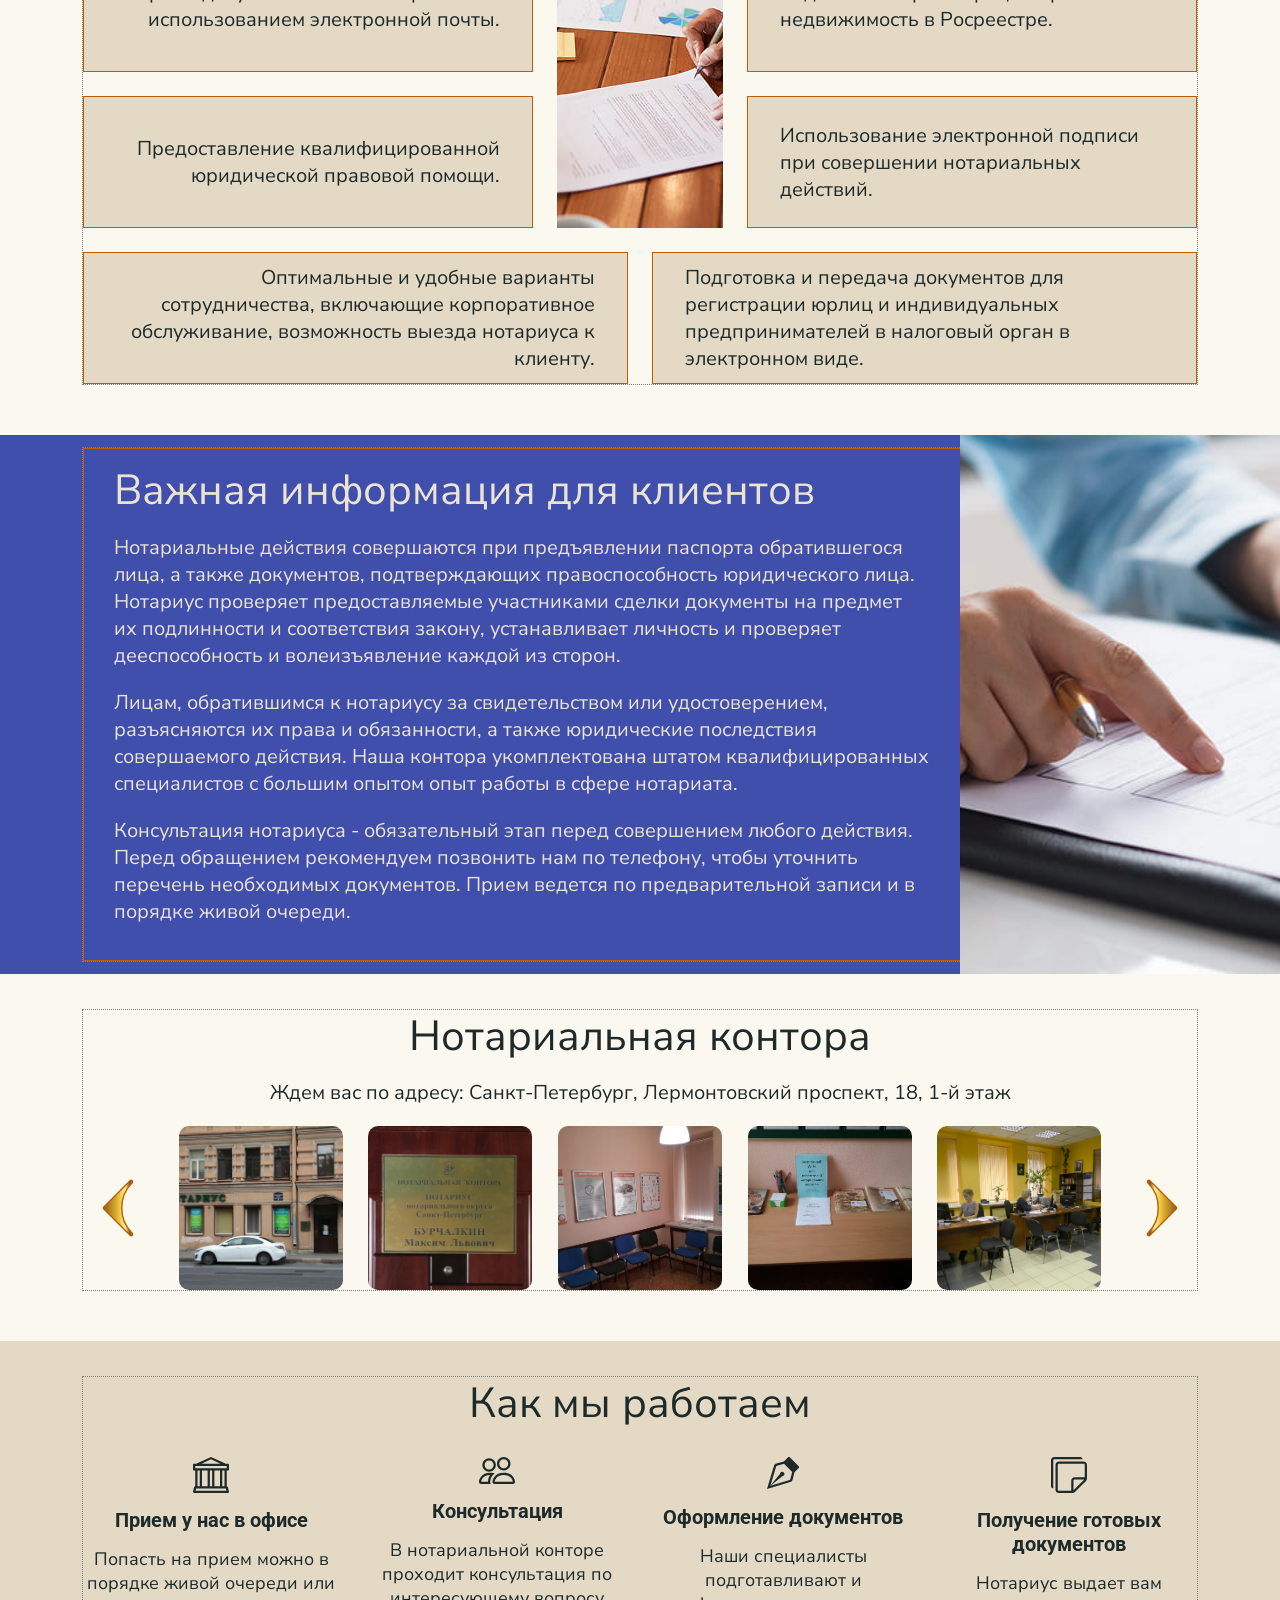
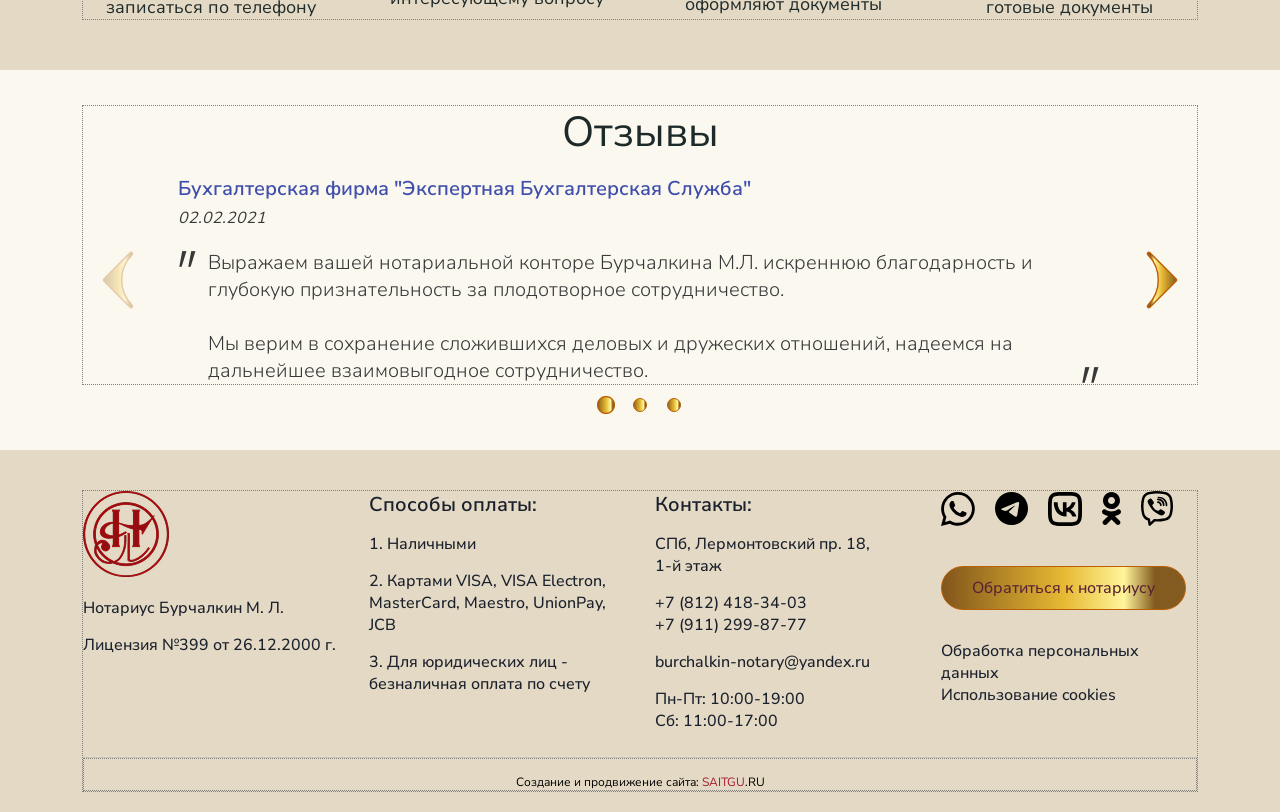
==== commit 24fd3911: "верстка от 27 февраля 2026" ====
--- a/index.html
+++ b/index.html
@@ -144,8 +144,29 @@
                         <li class="menu-list__item">
                             <a class="menu-list__link" href="#">Лицензия</a>
                         </li>
-                        <li class="menu-list__item">
-                            <a class="menu-list__link" href="#">Нотариальные действия</a>
+                        <li class="menu-list__item menu-list__item--submenu">
+                            <div>
+                                <a class="menu-list__link" href="#">Нотариальные действия</a>
+                                <button class="toggle-submenu" type="button" aria-label="Открыть подменю Услуги">
+                                    <svg class="submenu-icon submenu-icon--closed" viewBox="0 0 24 24" aria-hidden="true">
+                                        <path d="M8.59 16.59L13.17 12 8.59 7.41 10 6l6 6-6 6-1.41-1.41z"/>
+                                    </svg>
+                                    <svg class="submenu-icon submenu-icon--open" viewBox="0 0 24 24" aria-hidden="true">
+                                        <path d="M7.41 8.59L12 13.17l4.59-4.58L18 10l-6 6-6-6 1.41-1.41z"/>
+                                    </svg>
+                                </button>
+                            </div>
+                            <ul class="submenu-list">
+                                <li class="submenu-list__item">
+                                    <a class="submenu-list__link" href="#">Дизайн интерфейсов</a>
+                                </li>
+                                <li class="submenu-list__item">
+                                    <a class="submenu-list__link" href="#">Веб-разработка</a>
+                                </li>
+                                <li class="submenu-list__item">
+                                    <a class="submenu-list__link" href="#">SEO-оптимизация</a>
+                                </li>
+                            </ul>
                         </li>
                         <li class="menu-list__item">
                             <a class="menu-list__link" href="#">Выезд</a>
@@ -156,13 +177,11 @@
                         <li class="menu-list__item">
                             <a class="menu-list__link" href="#">Отзывы</a>
                         </li>
-                        <!-- <li class="menu__item">
-                            <a class="menu__link" href="#">Новости</a>
-                        </li> -->
                         <li class="menu-list__item">
                             <a class="menu-list__link" href="#">Контакты</a>
                         </li>
                     </ul>
+
                 </nav>
                 <button class="accent-btn" type="button" data-modal="#main-form">Обратиться к нотариусу</button>
             </div>
@@ -174,6 +193,40 @@
     </header>
 
     <main class="main">
+
+        <section class="s-news s-news--single">
+            <div class="nb-container">
+                <div class="news-list__item">
+                    <span class="news-list__link">
+                        <span class="news-list__date">2025-04-29</span>
+                        <h3 class="news-list__title">
+                            1 График работы нотариальной конторы в выходные и праздничные дни 23 февраля 2026 г.
+                        </h3>
+                        <div class="news-list__intro">
+                            21 февраля (суббота) - с 11.00 до 17.00<br>
+                            22 февраля (воскресенье) - ВЫХОДНОЙ ДЕНЬ<br>
+                            23 февраля (понедельник) - ВЫХОДНОЙ ДЕНЬ<br>
+                            24 февраля (вторник) - с 10.00 до 19.00
+                        </div>
+                    </span>
+                </div>
+                <div class="news-list__item">
+                    <span class="news-list__link">
+                        <span class="news-list__date">2025-04-29</span>
+                        <h3 class="news-list__title">
+                            2 График работы нотариальной конторы в выходные и праздничные дни 23 февраля 2026 г.
+                        </h3>
+                        <div class="news-list__intro">
+                            21 февраля (суббота) - с 11.00 до 17.00<br>
+                            22 февраля (воскресенье) - ВЫХОДНОЙ ДЕНЬ<br>
+                            23 февраля (понедельник) - ВЫХОДНОЙ ДЕНЬ<br>
+                            24 февраля (вторник) - с 10.00 до 19.00
+                        </div>
+                    </span>
+                </div>
+            </div>
+        </section>
+
         <section class="s-welcome">
             <div class="nb-container">
                 <div class="s-welcome__text">
@@ -198,6 +251,92 @@
             <div class="s-welcome__out-right"></div>
         </section>
 
+        <!-- <section class="s-news">
+            <div class="nb-container">
+                <h2>Новости</h2>
+                <ul class="news-list">
+                    <li class="news-list__item">
+                        <a class="news-list__link" href="#">
+                            <span class="news-list__date">2025-04-29 18:24</span>
+                            <h3 class="news-list__title">1 Режим работы нотариальной конторы на майские праздники 2025
+                                г.
+                            </h3>
+                            <div class="news-list__intro">
+                                <p>30 апреля (ср) - с 10.00 до 18.00</p>
+                                <p>1 мая (чт) - ВЫХОДНОЙ ДЕНЬ</p>
+                                <p>2 мая (пт) – ВЫХОДНОЙ ДЕНЬ</p>
+                            </div>
+                        </a>
+                    </li>
+                    <li class="news-list__item">
+                        <a class="news-list__link" href="#">
+                            <span class="news-list__date">2025-04-29 18:24</span>
+                            <h3 class="news-list__title">2 Режим работы нотариальной конторы на майские праздники 2025
+                                г.
+                            </h3>
+                            <div class="news-list__intro">
+                                <p>30 апреля (ср) - с 10.00 до 18.00</p>
+                                <p>1 мая (чт) - ВЫХОДНОЙ ДЕНЬ</p>
+                                <p>2 мая (пт) – ВЫХОДНОЙ ДЕНЬ</p>
+                            </div>
+                        </a>
+                    </li>
+                    <li class="news-list__item">
+                        <a class="news-list__link" href="#">
+                            <span class="news-list__date">2025-04-29 18:24</span>
+                            <h3 class="news-list__title">3 Режим работы нотариальной конторы на майские праздники 2025
+                                г.
+                            </h3>
+                            <div class="news-list__intro">
+                                <p>30 апреля (ср) - с 10.00 до 18.00</p>
+                                <p>1 мая (чт) - ВЫХОДНОЙ ДЕНЬ</p>
+                                <p>2 мая (пт) – ВЫХОДНОЙ ДЕНЬ</p>
+                            </div>
+                        </a>
+                    </li>
+                    <li class="news-list__item">
+                        <a class="news-list__link" href="#">
+                            <span class="news-list__date">2025-04-29 18:24</span>
+                            <h3 class="news-list__title">4 Режим работы нотариальной конторы на майские праздники 2025
+                                г.
+                            </h3>
+                            <div class="news-list__intro">
+                                <p>30 апреля (ср) - с 10.00 до 18.00</p>
+                                <p>1 мая (чт) - ВЫХОДНОЙ ДЕНЬ</p>
+                                <p>2 мая (пт) – ВЫХОДНОЙ ДЕНЬ</p>
+                            </div>
+                        </a>
+                    </li>
+                    <li class="news-list__item">
+                        <a class="news-list__link" href="#">
+                            <span class="news-list__date">2025-04-29 18:24</span>
+                            <h3 class="news-list__title">5 Режим работы нотариальной конторы на майские праздники 2025
+                                г.
+                            </h3>
+                            <div class="news-list__intro">
+                                <p>30 апреля (ср) - с 10.00 до 18.00</p>
+                                <p>1 мая (чт) - ВЫХОДНОЙ ДЕНЬ</p>
+                                <p>2 мая (пт) – ВЫХОДНОЙ ДЕНЬ</p>
+                            </div>
+                        </a>
+                    </li>
+                    <li class="news-list__item">
+                        <a class="news-list__link" href="#">
+                            <span class="news-list__date">2025-04-29 18:24</span>
+                            <h3 class="news-list__title">6 Режим работы нотариальной конторы на майские праздники 2025
+                                г.
+                            </h3>
+                            <div class="news-list__intro">
+                                <p>30 апреля (ср) - с 10.00 до 18.00</p>
+                                <p>1 мая (чт) - ВЫХОДНОЙ ДЕНЬ</p>
+                                <p>2 мая (пт) – ВЫХОДНОЙ ДЕНЬ</p>
+                            </div>
+                        </a>
+                    </li>
+                </ul>
+            </div>
+        </section> -->
+
         <section class="s-pricelinks">
             <div class="nb-container">
                 <h2>Стоимость услуг</h2>
@@ -326,11 +465,11 @@
                         Использование электронной подписи при совершении нотариальных действий.
                     </div>
                     <div class="concept__bottom-left">
-                        Оптимальные и удобные варианты сотрудничества, включающие в себя корпоративное обслуживание,
+                        Оптимальные и удобные варианты сотрудничества, включающие корпоративное обслуживание,
                         возможность выезда нотариуса к клиенту.
                     </div>
                     <div class="concept__bottom-right">
-                        Подготовка и передача документов для регистрации юридических лиц и индивидуальных
+                        Подготовка и передача документов для регистрации юрлиц и индивидуальных
                         предпринимателей в налоговый орган в электронном виде.
                     </div>
                 </div>
--- a/css/main.css
+++ b/css/main.css
@@ -108,7 +108,7 @@
   max-width: 1296px;
   width: 100%;
   margin: 0 auto;
-  border: 1px dotted red;
+  border: 1px dotted gray;
 }
 
 .accent-btn {
@@ -120,6 +120,25 @@
   padding: 10px 30px;
   font-size: 16px;
   color: #5b2333;
+  position: relative;
+  overflow: hidden; /* чтобы скрыть вылезающий псевдоэлемент */
+  z-index: 0;
+}
+
+.accent-btn::before {
+  content: "";
+  position: absolute;
+  top: 0;
+  left: -120%;
+  width: 80%;
+  height: 100%;
+  background: linear-gradient(90deg, transparent, rgba(255, 255, 255, 0.6), transparent);
+  transition: left 0.7s ease-out;
+  pointer-events: none;
+}
+
+.accent-btn:hover::before {
+  left: 120%;
 }
 
 p {
@@ -133,10 +152,31 @@
 }
 
 .logo-bg {
+  width: 133px;
+  height: 241px;
+  background: linear-gradient(90deg, #82551c 0%, #e6b932 50%, #fff59a 75%, #835b21 87.5%, #835b21 93.75%, #835c21 100%);
+  clip-path: path("M133.5 0.5V239.966L67.3105 187.607L67 187.362L66.6895 187.607L0.5 239.966V0.5H133.5Z");
+  border: 1px solid #bc5f04;
+  position: absolute;
+  top: -1px;
+  left: -24px;
+  overflow: hidden; /* чтобы блик не вылезал за форму */
+}
+
+.logo-bg::before {
+  content: "";
   position: absolute;
   top: 0;
-  left: -24px;
-  z-index: -1;
+  left: -100%;
+  width: 100%;
+  height: 100%;
+  background: linear-gradient(90deg, transparent, rgba(255, 255, 255, 0.5), transparent);
+  transition: left 0.8s ease-out;
+  pointer-events: none;
+}
+
+.logo-bg:hover::before {
+  left: 100%;
 }
 
 .header-main {
@@ -193,15 +233,15 @@
 }
 
 .header-page {
-  background-image: url(../img/header-page.jpg);
+  background-image: url(../img/header-main.jpg);
   background-repeat: no-repeat;
   background-position: center center;
   background-size: cover;
-  height: 188px;
+  height: 186px;
   position: relative;
-  z-index: 0;
-}
-.header-page::before {
+  z-index: 1;
+}
+.header-page .nb-container::before {
   content: "";
   position: absolute;
   width: 100%;
@@ -241,12 +281,18 @@
 .top-contacts__link {
   color: #ebe4d4;
 }
+.top-contacts__link:hover {
+  color: #e6b935;
+}
 .top-contacts .social-list svg {
   height: 18px;
   margin-right: 0;
 }
 .top-contacts .social-list path {
   fill: #ebe4d4;
+}
+.top-contacts .social-list__link:hover path {
+  fill: #e6b935;
 }
 
 .menu-wrap {
@@ -282,6 +328,8 @@
 .menu-list {
   display: flex;
   align-items: center;
+  flex-wrap: wrap;
+  max-width: 910px;
 }
 .menu-list__item {
   position: relative;
@@ -297,14 +345,48 @@
   white-space: nowrap;
 }
 .menu-list__link:hover {
-  color: #e9a33b;
+  color: #e6b935;
+}
+.menu-list__item--submenu:hover .submenu-list {
+  display: flex;
+}
+.menu-list__item--submenu:hover .menu-list__link {
+  color: #e6b935;
 }
 .menu-list__item--active .menu-list__link {
-  color: #e9a33b;
+  color: #e6b935;
 }
 
 .toggle-submenu {
   display: none;
+}
+
+.submenu-list {
+  display: flex;
+  flex-direction: column;
+  position: absolute;
+  top: 100%;
+  left: 0;
+  display: none;
+  background-color: #404fac;
+  z-index: 10;
+  overflow: hidden;
+}
+.submenu-list__item {
+  border-bottom: 1px solid #ebe4d4;
+}
+.submenu-list__item:last-child {
+  border-bottom: none;
+}
+.submenu-list__link {
+  display: block;
+  padding: 14px 20px;
+  color: #ebe4d4;
+  text-decoration: none;
+  white-space: nowrap;
+}
+.submenu-list__link:hover {
+  color: #e6b935;
 }
 
 /* --------s-popular-------- */
@@ -347,6 +429,7 @@
   background-size: cover;
   position: relative;
   z-index: 1;
+  border: 1px solid transparent;
 }
 .pricelinks-list__link::after {
   content: "";
@@ -401,7 +484,7 @@
 .s-welcome__img {
   position: absolute;
   z-index: 1;
-  right: 35px;
+  right: 0;
   top: 50%;
   transform: translateY(-50%);
 }
@@ -518,20 +601,31 @@
   background-color: #fbf9ef;
   height: 132px;
   display: flex;
+  flex-direction: column;
   justify-content: center;
   align-items: center;
-  padding: 0 35px;
+  padding: 0 10px;
   text-align: center;
-  border: 8px solid #e3d9c4;
   position: relative;
 }
-.uslugi-list__link::before {
+.uslugi-list__link span {
+  margin-top: 15px;
+  color: #bc5f04;
+  font-size: 14px;
+}
+.uslugi-list a::before {
   content: "";
   position: absolute;
   top: 0;
   left: 0;
   bottom: 0;
   right: 0;
+  border: 1px solid #bc5f04;
+  opacity: 1;
+  transition: all 0.3s ease;
+}
+.uslugi-list a:hover::before {
+  opacity: 0;
 }
 .uslugi-list h3, .uslugi-list h4 {
   font-weight: 400;
@@ -552,6 +646,24 @@
   text-align: center;
   color: #ebe4d4;
   margin-bottom: 20px;
+}
+.s-news.s-news--single {
+  padding: 15px 0 0px 0;
+  background-color: transparent;
+  border: none;
+}
+.s-news.s-news--single .news-list__item {
+  width: 100%;
+  margin-right: 0;
+}
+.s-news.s-news--single .news-list__link {
+  padding: 40px 15px;
+}
+.s-news.s-news--single .news-list__title {
+  font-size: 25px;
+}
+.s-news.s-news--single .news-list__intro {
+  font-size: 16px;
 }
 
 .news-list {
@@ -806,10 +918,26 @@
   margin-bottom: 15px;
   line-height: 1.3;
 }
+.s-reviews a {
+  color: #404fac;
+}
+.s-reviews a h2 {
+  color: #1e2a2a;
+}
+.s-reviews p {
+  text-align: center;
+}
 
 .reviews-list {
   margin: 0 auto;
   padding: 0 95px;
+}
+.reviews-list__item ul {
+  display: flex;
+  flex-wrap: wrap;
+  -moz-column-gap: 10px;
+       column-gap: 10px;
+  row-gap: 10px;
 }
 .reviews-list__item-author {
   font-weight: 600;
@@ -817,17 +945,22 @@
   color: #383838;
   display: block;
 }
+.reviews-list a {
+  color: #404fac;
+}
 .reviews-list__item-date {
   font-style: italic;
   color: #383838;
   display: block;
-  margin-bottom: 30px;
+  margin-bottom: 20px;
+  margin-top: 5px;
 }
 .reviews-list__item-text {
   font-weight: 300;
+  font-size: 20px;
   color: #383838;
   position: relative;
-  padding: 0 40px;
+  padding: 0 30px;
 }
 .reviews-list__item-text::before {
   content: '"';
@@ -844,6 +977,9 @@
   font-style: italic;
   bottom: -44px;
   right: 10px;
+}
+.reviews-list__item-services {
+  display: block;
 }
 .reviews-list .slick-arrow {
   position: absolute;
@@ -857,6 +993,10 @@
   background-size: 70px;
   top: 50%;
   transform: translateY(-50%);
+  transition: all 0.3s ease;
+}
+.reviews-list .slick-arrow:hover {
+  scale: 1.1;
 }
 .reviews-list .slick-prev {
   background-position: left center;
@@ -888,6 +1028,10 @@
   display: flex;
   justify-content: center;
   align-items: center;
+  transition: all 0.3s ease;
+}
+.reviews-list .slick-dots li:hover {
+  scale: 1.3;
 }
 .reviews-list .slick-dots button {
   border: none;
@@ -971,6 +1115,10 @@
   background-repeat: no-repeat;
   background-size: 70px;
   opacity: 1;
+  transition: all 0.3s ease;
+}
+#office-slider .splide__arrow:hover {
+  scale: 1.1;
 }
 #office-slider .splide__arrow--prev {
   left: 0;
@@ -1003,14 +1151,54 @@
 }
 
 /* --------page-------- */
-.main-page .nb-container {
-  padding: 40px 0 50px 0;
-}
-.main-page h1 {
+.s-page {
+  padding: 25px 0 35px 0;
+}
+.s-page h1 {
   font-weight: 600;
-  font-size: 48px;
+  font-size: 42px;
   text-align: center;
-  margin-bottom: 40px;
+  margin-bottom: 30px;
+  line-height: 1.1;
+  padding: 0px 70px;
+}
+.s-page h2 {
+  font-weight: 400;
+  font-size: 30px;
+  color: #1e2a2a;
+  margin-bottom: 20px;
+  line-height: 1.1;
+}
+.s-page h3 {
+  font-weight: 600;
+  font-size: 20px;
+  color: #1e2a2a;
+  margin-bottom: 10px;
+  line-height: 1.1;
+}
+.s-page .uslugi-list__link {
+  background-color: #e3d9c4;
+  border: none;
+}
+.s-page .uslugi-list {
+  margin-bottom: 25px;
+}
+.s-page a {
+  color: #404fac;
+}
+.s-page .notary-action__content ul, .s-page .nb-content ul {
+  margin: 1em 0;
+  padding-left: 40px;
+  list-style-type: disc;
+}
+.s-page .notary-action__content ol, .s-page .nb-content ol {
+  margin: 1em 0;
+  padding-left: 40px;
+  list-style-type: decimal;
+}
+.s-page .licenzija-img {
+  margin: 0 auto;
+  margin-bottom: 25px;
 }
 
 /* --------page-news-------- */
@@ -1033,7 +1221,6 @@
   border: 8px solid #e3d9c4;
   background-color: #fbf9ef;
   position: relative;
-  z-index: 1;
   margin-bottom: 24px;
   padding: 30px;
 }
@@ -1049,16 +1236,21 @@
 }
 
 /* --------page-contacts-------- */
+.accent-btn.contacts-page {
+  display: block;
+  margin: 0 auto 40px auto;
+}
+
 .contacts-info {
   border: 8px solid #e3d9c4;
   background-color: #fbf9ef;
   position: relative;
-  z-index: 1;
+  z-index: -1;
   padding: 30px;
   text-align: center;
   width: 636px;
   margin: 0 auto;
-  margin-bottom: 40px;
+  margin-bottom: 30px;
 }
 .contacts-info::before {
   content: "";
@@ -1103,10 +1295,12 @@
 .contacts {
   display: grid;
   grid-template-columns: 1fr 1fr 2fr;
+  -moz-column-gap: 24px;
+       column-gap: 24px;
 }
 .contacts h2 {
   font-weight: 700;
-  font-size: 32px;
+  font-size: 25px;
   margin-bottom: 15px;
   line-height: 1;
 }
@@ -1119,32 +1313,24 @@
 .contacts .social-list path {
   fill: #000;
 }
+.contacts .social-list__link:hover path {
+  fill: #82551C;
+}
 
 /* --------uslugi-page-------- */
-.uslugi-page h2 {
-  font-weight: 400;
-  font-size: 30px;
-  text-align: center;
-  color: #1e2a2a;
-  margin-bottom: 20px;
-}
-.uslugi-page h3 {
-  font-weight: 700;
-  font-size: 20px;
-  color: #1e2a2a;
-  margin-bottom: 10px;
-}
-.uslugi-page .uslugi-list {
-  margin-bottom: 25px;
-}
-.uslugi-page .uslugi-list__link {
-  background-color: #e3d9c4;
-  border: none;
-}
 .uslugi-page__box {
   position: relative;
   padding-bottom: 25px;
   margin-bottom: 35px;
+  z-index: 0;
+}
+.uslugi-page__box a h3 {
+  text-decoration: underline;
+  display: inline-block;
+  margin-bottom: 20px;
+}
+.uslugi-page__box a h3:hover {
+  text-decoration: none;
 }
 .uslugi-page__box::after {
   content: "";
@@ -1165,6 +1351,161 @@
   content: none;
 }
 
+/* -------notary-action-page-------- */
+.notary-action {
+  display: flex;
+  flex-direction: column;
+}
+.notary-action .price-group {
+  margin-bottom: 0;
+}
+.notary-action__left {
+  margin-bottom: 15px;
+}
+.notary-action__links {
+  display: flex;
+  width: 100%;
+  justify-content: center;
+  -moz-column-gap: 24px;
+       column-gap: 24px;
+  text-align: center;
+}
+.notary-action__links-item {
+  margin-bottom: 10px;
+}
+.notary-action__links-link {
+  color: #404fac;
+  text-decoration: underline;
+}
+.notary-action__links-link:hover {
+  text-decoration: none;
+}
+.notary-action .main-form {
+  margin-top: 25px;
+}
+
+/* --------ceny-page-------- */
+.price-group {
+  margin-bottom: 35px;
+}
+
+.price-group__subtitle {
+  background-color: #ebe4d4;
+  display: flex;
+  align-items: center;
+  border-bottom: 2px solid #bc5f04;
+}
+
+.price-group__list {
+  display: flex;
+  flex-direction: column;
+  border-top: 2px solid #bc5f04;
+  border-bottom: 1px solid #bc5f04;
+}
+
+.price-group__item {
+  border-bottom: 1px solid #bc5f04;
+  padding: 5px 0;
+}
+.price-group__item--comment {
+  text-align: center;
+  font-style: italic;
+}
+
+.price-group__item:last-child {
+  border-bottom: none;
+}
+
+.price-group__item h4 {
+  font-size: 16px;
+  font-weight: 400;
+  margin-bottom: 10px;
+}
+
+.price-group__item-row {
+  margin-bottom: 5px;
+  font-size: 13px;
+}
+
+.price-group__item-row, .price-group__subtitle {
+  display: flex;
+  justify-content: end;
+}
+
+.price-group__item-row span, .price-group__subtitle span {
+  width: 185px;
+  text-align: center;
+  background-color: #ebe4d4;
+  padding: 5px 5px;
+  display: flex;
+  align-items: center;
+  justify-content: center;
+}
+
+.price-group__item-row span + span, .price-group__subtitle span + span {
+  margin-left: 5px;
+}
+
+.price-group__item-row span:last-child, .price-group__subtitle span:last-child {
+  font-size: 16px;
+  font-weight: 700;
+}
+
+.go-price {
+  display: flex;
+  align-items: center;
+  margin-bottom: 30px;
+}
+.go-price ul, .go-price li {
+  list-style-type: none;
+  margin: 0;
+}
+.go-price ul {
+  display: flex;
+  align-items: center;
+  font-size: 20px;
+  text-align: center;
+}
+.go-price li + li {
+  margin-left: 25px;
+}
+.go-price h2 {
+  margin-bottom: 0;
+  margin-right: 25px;
+}
+.go-price a {
+  text-decoration: underline;
+}
+.go-price a:hover {
+  text-decoration: none;
+}
+
+.price-section {
+  margin-bottom: 35px;
+  border: 1px solid #e3d9c4;
+  padding: 0 12px;
+}
+.price-section__item {
+  padding: 15px 0;
+  display: flex;
+  justify-content: space-between;
+  align-items: baseline;
+}
+.price-section__item::after {
+  content: "";
+  border-bottom: 2px dotted #bc5f04;
+  flex-grow: 1;
+  order: 2;
+  margin: 0 12px;
+}
+.price-section--subsections .price-section__item:nth-child(1)::after {
+  content: none;
+}
+.price-section__item-value {
+  font-weight: 700;
+  order: 3;
+}
+
 /* --------footer-------- */
 .social-list {
   display: flex;
@@ -1177,6 +1518,9 @@
 .footer {
   background-color: #e3d9c4;
   padding: 40px 0 20px 0;
+}
+.footer a:hover {
+  color: #82551C;
 }
 .footer .saitguru {
   display: flex;
@@ -1191,6 +1535,9 @@
 }
 .footer .saitguru span {
   color: #A7192E;
+}
+.footer .social-list__link:hover path {
+  fill: #82551C;
 }
 
 .footer-top {
@@ -1204,6 +1551,9 @@
 .footer-top__item {
   width: 20%;
 }
+.footer-top__item li {
+  margin-bottom: 10px;
+}
 .footer-top__logo {
   margin-bottom: 20px;
   display: block;
@@ -1237,11 +1587,14 @@
   .menu-wrap {
     flex-direction: column;
     margin-bottom: 25px;
+    padding-left: 0;
   }
   .top-contacts {
     flex-wrap: wrap;
     row-gap: 15px;
     margin-bottom: 20px;
+    padding-left: 0;
+    z-index: 1;
   }
   .top-contacts__item:last-child {
     width: 100%;
@@ -1249,9 +1602,6 @@
   .social-list {
     margin: 0 auto;
   }
-  .menu-wrap {
-    padding-left: 110px;
-  }
   .menu-wrap .accent-btn {
     margin-left: 0;
   }
@@ -1266,6 +1616,12 @@
   }
   .pricelinks-list__link {
     height: 260px;
+  }
+  .header-page {
+    height: 272px;
+  }
+  .s-page h1 {
+    padding: 0;
   }
 }
 @media (max-width: 1199px) {
@@ -1275,6 +1631,7 @@
   .top-contacts {
     padding: 15px 0px;
     padding-left: 130px;
+    z-index: -1;
   }
   .top-contacts__item {
     width: 50%;
@@ -1286,7 +1643,7 @@
   .menu-wrap .logo {
     position: absolute;
     left: 0;
-    top: 75px;
+    top: 56px;
   }
   .menu-wrap .accent-btn {
     margin-left: 0;
@@ -1324,6 +1681,12 @@
   }
   .office {
     padding: 0 103px;
+  }
+  .go-price h2 {
+    margin-right: 10px;
+  }
+  .go-price li + li {
+    margin-left: 10px;
   }
 }
 @media (max-width: 991px) {
@@ -1419,6 +1782,7 @@
     left: 0;
     right: 12px;
     width: auto;
+    z-index: 10;
     /* Отключаем hover-эффекты на мобильных устройствах */
   }
   .menu-list__item {
@@ -1429,6 +1793,92 @@
   .menu-list__item:last-child {
     border-bottom: none;
   }
+  .menu-list__item--submenu > div {
+    display: flex;
+    align-items: center;
+    justify-content: space-between;
+    width: 100%;
+  }
+  .menu-list__item--submenu:hover .submenu-list {
+    display: none;
+  }
+  .menu-list__item--submenu > div > a::after {
+    display: none;
+  }
+  .menu-list__item--submenu {
+    /* flex-direction: column;
+    это вроде не нужно */
+  }
+  .menu-list__item--submenu:hover .menu-list__link {
+    color: #ecf0f1;
+  }
+  .menu-list__item--active:hover .menu-list__link {
+    color: #dfd684;
+  }
+  .menu-list__item--submenu .menu-list__link:hover {
+    color: #e9a33b;
+  }
+  .menu-list__link {
+    flex-grow: 1;
+  }
+  .toggle-submenu {
+    display: flex !important;
+    width: 44px;
+    height: 48px;
+    background: none;
+    border: none;
+    cursor: pointer;
+    align-items: center;
+    justify-content: center;
+    padding: 0;
+    border-left: 1px solid #ebe4d4;
+  }
+  .toggle-submenu:hover {
+    outline: none;
+    background-color: #2c3e50;
+  }
+  .toggle-submenu .submenu-icon {
+    width: 30px;
+    height: 30px;
+    fill: #ebe4d4;
+    display: block;
+  }
+  .toggle-submenu .submenu-icon--closed {
+    display: block !important;
+  }
+  .toggle-submenu .submenu-icon--open {
+    display: none !important;
+  }
+  .toggle-submenu.open .submenu-icon--closed {
+    display: none !important;
+  }
+  .toggle-submenu.open .submenu-icon--open {
+    display: block !important;
+  }
+  .toggle-submenu.open {
+    background-color: #2c3e50;
+  }
+  .submenu-list {
+    display: none;
+    background-color: #2c3e50;
+    position: relative;
+    min-width: auto;
+    width: 100%;
+    left: 0;
+    top: 0;
+  }
+  .submenu-list.open {
+    display: flex !important;
+  }
+  .submenu-list__item {
+    border-bottom: 1px solid #34495e;
+  }
+  .submenu-list__item:last-child {
+    border-bottom: none;
+  }
+  .submenu-list__link {
+    padding: 13px 20px 13px 20px;
+  }
   /* потом убрать, когда будет двух уровневое меню */
   .menu-list__item + .menu-list__item {
     margin-left: 0;
@@ -1533,6 +1983,37 @@
   }
   .s-reviews h2 {
     font-size: 30px;
+  }
+  .contacts {
+    grid-template-columns: repeat(2, 1fr);
+    row-gap: 24px;
+  }
+  .contacts__item:last-child {
+    grid-column: 1/3;
+    height: 300px;
+  }
+  .go-price {
+    flex-direction: column;
+  }
+  .go-price h2 {
+    margin-right: 0;
+    margin-bottom: 10px;
+  }
+  .notary-action {
+    flex-direction: column;
+  }
+  .notary-action__left {
+    width: 100%;
+    text-align: center;
+  }
+  .notary-action__links {
+    flex-direction: column;
+  }
+  .notary-action__links-link {
+    font-size: 16px;
+  }
+  .notary-action__content {
+    width: 100%;
   }
 }
 @media (max-width: 767px) {
@@ -1567,7 +2048,7 @@
     width: auto;
   }
   .header-main h1 {
-    line-height: 1.3;
+    line-height: 1.1;
     margin-bottom: 20px;
   }
   .header-main h2 {
@@ -1632,10 +2113,29 @@
   }
   .work-list {
     grid-template-columns: repeat(2, 1fr);
+    grid-template-rows: auto;
     row-gap: 24px;
   }
   .work-list h3 {
     font-size: 16px;
+  }
+  .contacts-info {
+    width: 100%;
+  }
+  .go-price ul {
+    flex-direction: column;
+    font-size: 16px;
+  }
+  .go-price li {
+    margin-bottom: 8px;
+  }
+  .price-section__item {
+    flex-direction: column;
+    align-items: stretch;
+    padding: 10px 0;
+  }
+  .price-section__item::after {
+    margin: 0;
   }
 }
 @media (max-width: 539px) {
@@ -1643,9 +2143,15 @@
     padding: 0 12px;
     max-width: 100%;
   }
+  .main-nav {
+    margin-bottom: 0;
+  }
   .header-main {
-    min-height: 650px;
+    min-height: 600px;
     height: auto;
+  }
+  .header-main h1 {
+    margin-top: 25px;
   }
   .burger-btn {
     margin-right: 0;
@@ -1654,24 +2160,24 @@
     left: 0;
     right: 0;
   }
-  .top-contacts {
-    height: 241px;
-  }
-  .top-contacts__item {
-    padding-left: 144px;
+  .top-contacts__item:nth-child(2) {
+    display: none;
   }
   .top-contacts svg {
     display: none;
   }
   .logo-bg {
     left: 12px;
+    transform: scale(0.745); /* ≈ 2/3 */
+    transform-origin: top left; /* чтобы не "уехал" */
   }
   .menu-wrap .logo {
-    left: 36px;
+    left: 19px;
+    top: 30px;
   }
   .menu-wrap .accent-btn {
     left: 12px;
-    top: 258px;
+    top: 197px;
   }
   .footer-top {
     flex-direction: column;
@@ -1711,9 +2217,10 @@
   }
   .concept {
     grid-template-columns: repeat(1, 1fr);
+    grid-template-rows: auto;
   }
   .concept div {
-    font-size: 15px;
+    padding: 12px 12px;
   }
   #office-slider.splide {
     padding: 0 0;
@@ -1733,6 +2240,7 @@
   }
   .reviews-list__item-text {
     padding: 0 0;
+    font-size: 16px;
   }
   .reviews-list__item-text::before, .reviews-list__item-text::after {
     content: none;
@@ -1740,4 +2248,41 @@
   .s-reviews {
     padding: 35px 0 55px 0;
   }
+  .header-page {
+    height: 254px;
+  }
+  .contacts {
+    grid-template-columns: repeat(1, 1fr);
+    grid-template-rows: auto;
+  }
+  .contacts__item:last-child {
+    grid-column: auto;
+  }
+  .s-page .uslugi-list {
+    grid-template-columns: repeat(1, 1fr);
+  }
+  .s-page .uslugi-list__link {
+    height: auto;
+    padding: 15px 5px;
+  }
+  .s-page h1 {
+    font-weight: 600;
+    font-size: 39px;
+    line-height: 1.1;
+  }
+  .price-group__item-row span, .price-group__subtitle span {
+    font-size: 13px;
+  }
+  .price-group__item-row span:last-child, .price-group__subtitle span:last-child {
+    font-size: 16px;
+  }
+  .notary-action__links {
+    margin-bottom: 10px;
+  }
+  .notary-action__links-item {
+    margin-bottom: 7px;
+  }
+  .s-news.s-news--single .news-list__title {
+    font-size: 23px;
+  }
 }
